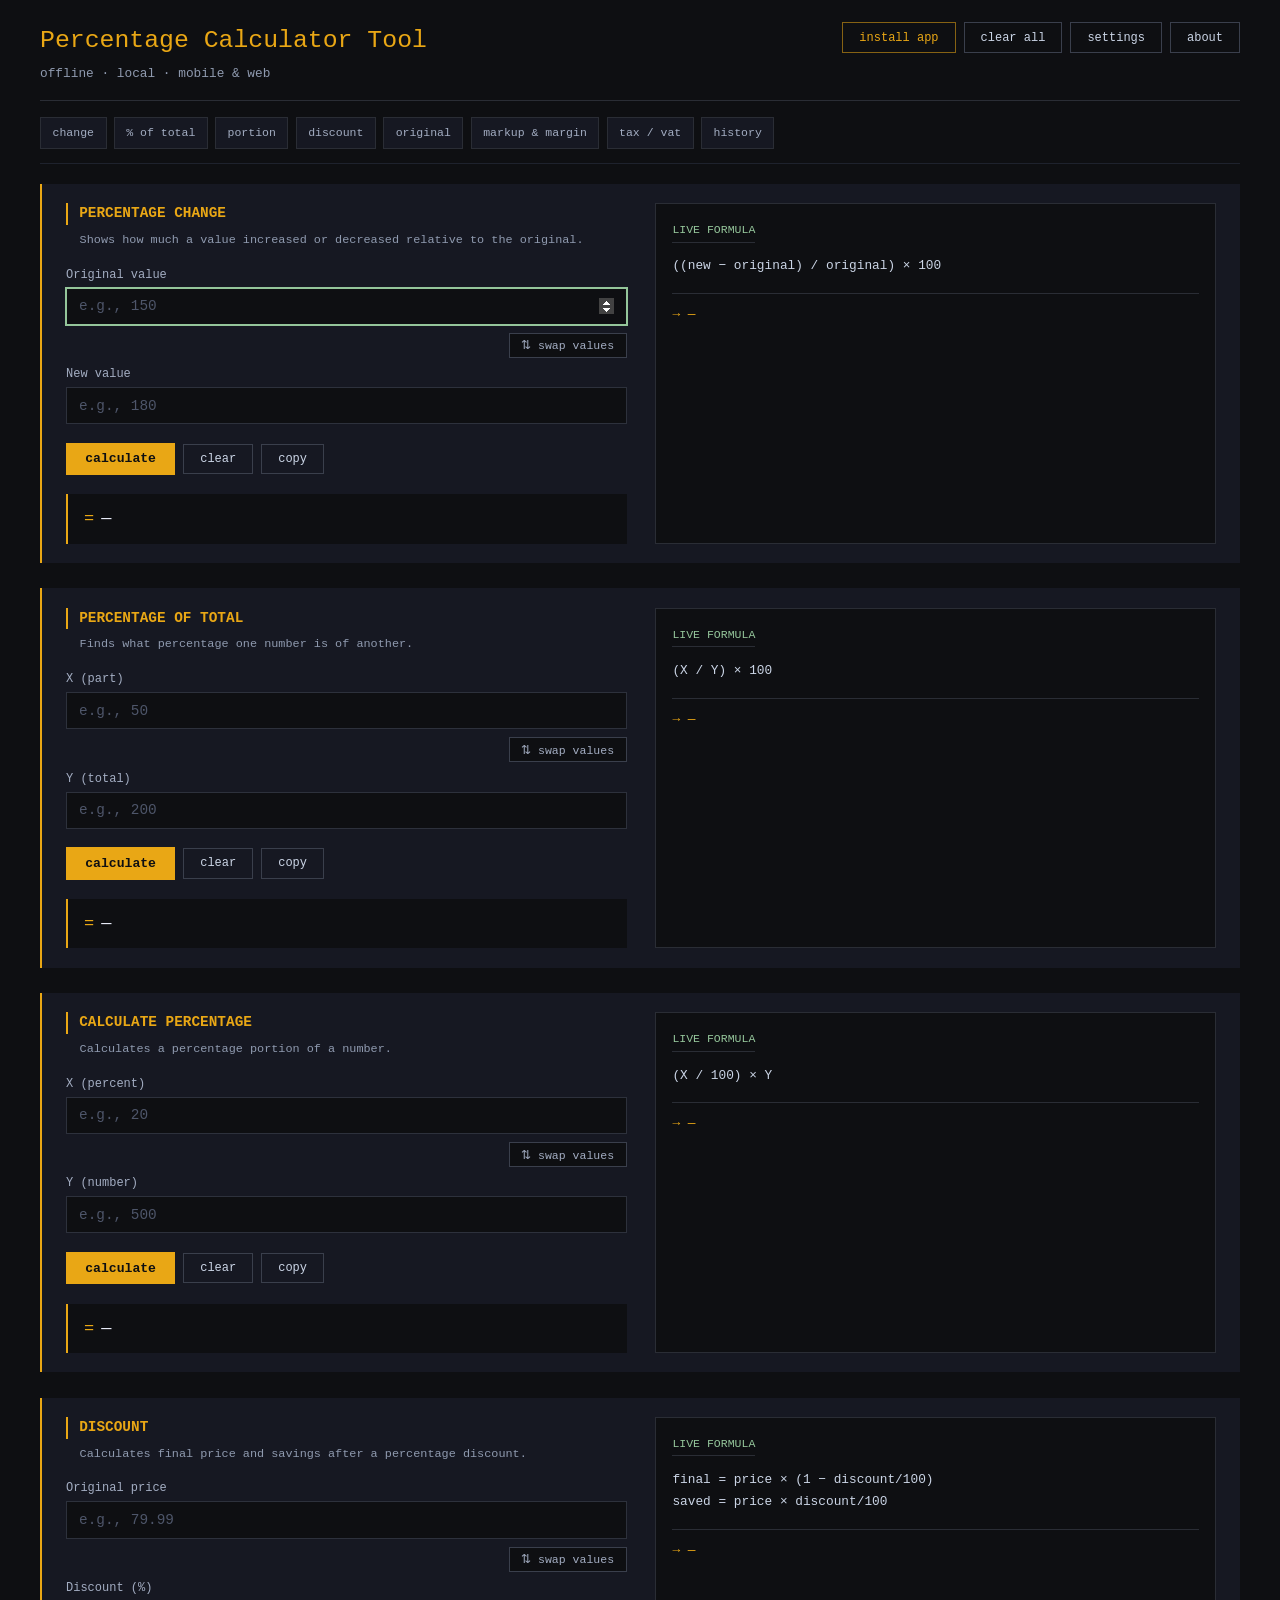
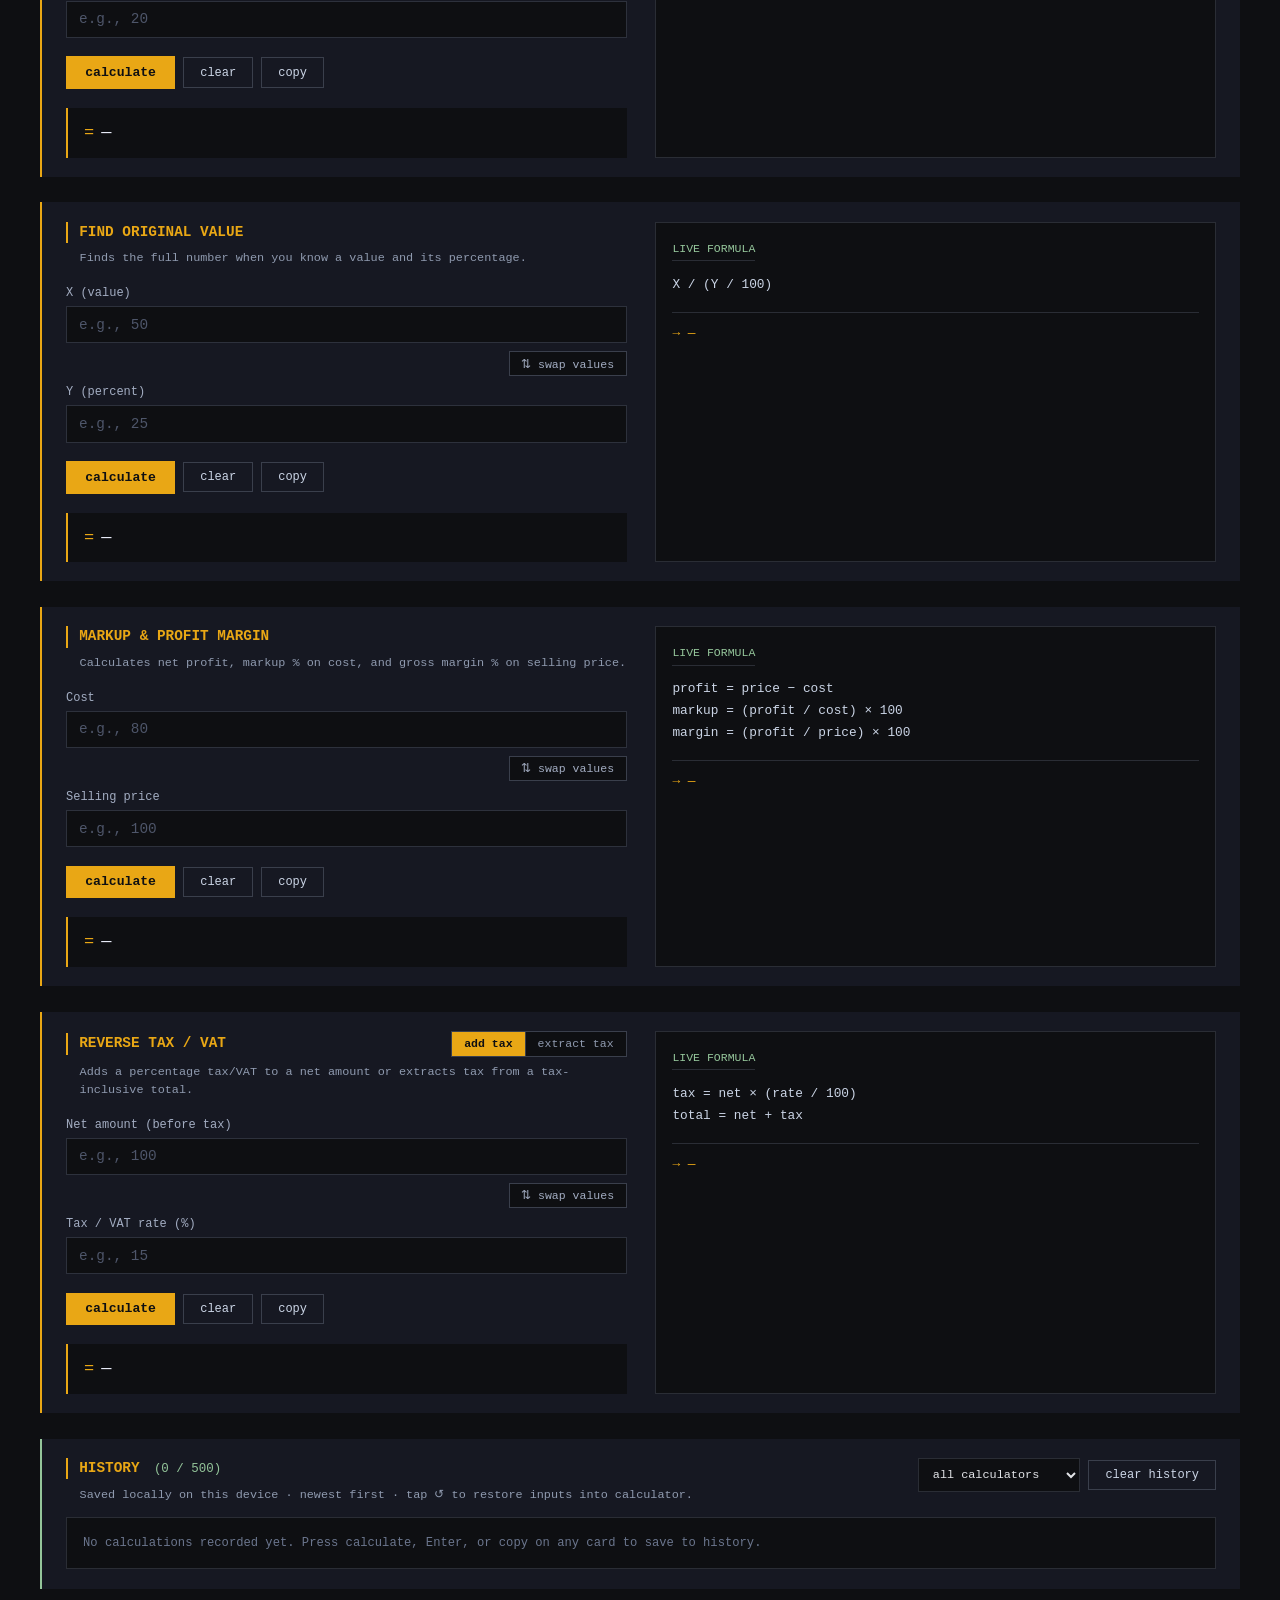
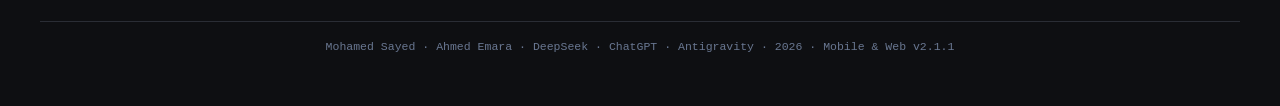
==== mobile/index.html @ 085dad65 "Improve calculators, history tape, and startup update checker - Block error/placeholder copy actions" ====
<!DOCTYPE html>
<html lang="en">
<head>
  <meta charset="UTF-8">
  <meta http-equiv="Content-Security-Policy" content="default-src 'none'; style-src 'sha256-HppoWhfVX+UyR2KqXbS6U2Q3KafIo1MVyti/h94cX9o='; script-src 'sha256-34ir/85Tf0hdNt1axl4GCYzkzjcDeQeYLeAEJugaUXo='; worker-src 'self'; child-src 'self'; img-src 'self' data:; manifest-src 'self'; connect-src 'self' https://api.github.com; object-src 'none'; base-uri 'none'; form-action 'none';">
  <meta name="viewport" content="width=device-width, initial-scale=1.0, viewport-fit=cover">
  <meta name="theme-color" content="#0E0F12">
  <meta name="color-scheme" content="dark">
  <meta name="referrer" content="no-referrer">
  <meta name="mobile-web-app-capable" content="yes">
  <meta name="apple-mobile-web-app-capable" content="yes">
  <meta name="apple-mobile-web-app-status-bar-style" content="black-translucent">
  <meta name="apple-mobile-web-app-title" content="Percent Tool">
  <meta name="application-name" content="Percent Tool">
  <meta name="description" content="Offline percentage, discount, markup & profit margin, and reverse tax/VAT calculator with local history for iPhone, Android, and desktop browsers.">
  <title>Percentage Calculator Tool • Mobile</title>
  <link rel="manifest" href="./manifest.webmanifest">
  <link rel="apple-touch-icon" sizes="180x180" href="./icons/apple-touch-icon.png">
  <link rel="icon" type="image/png" sizes="180x180" href="[data-uri]">
  <style>
    * {
      margin: 0;
      padding: 0;
      box-sizing: border-box;
    }

    html {
      scroll-behavior: smooth;
      background: #0E0F12;
      -webkit-text-size-adjust: 100%;
    }

    body {
      background: #0E0F12;
      font-family: 'SF Mono', ui-monospace, 'Fira Code', 'Cascadia Code', 'JetBrains Mono', monospace;
      line-height: 1.5;
      color: #e2e4e8;
      padding:
        calc(1.4rem + env(safe-area-inset-top, 0px))
        calc(1rem + env(safe-area-inset-right, 0px))
        calc(2rem + env(safe-area-inset-bottom, 0px))
        calc(1rem + env(safe-area-inset-left, 0px));
    }

    button,
    a,
    input {
      touch-action: manipulation;
      -webkit-tap-highlight-color: transparent;
    }

    .hidden {
      display: none !important;
    }

    .app {
      max-width: 1200px;
      margin: 0 auto;
    }

    .header {
      margin-bottom: 1rem;
      border-bottom: 1px solid #2a2d35;
      padding-bottom: 1rem;
    }

    .header-row {
      display: flex;
      justify-content: space-between;
      gap: 1rem;
      align-items: flex-start;
    }

    .header h1 {
      font-size: 1.55rem;
      font-weight: 500;
      letter-spacing: 0;
      color: #E9A715;
    }

    .header p {
      font-size: 0.8rem;
      color: #8f9aaf;
      margin-top: 0.3rem;
    }

    .header-actions {
      display: flex;
      gap: 0.5rem;
      flex-wrap: wrap;
      justify-content: flex-end;
    }

    .quick-nav {
      display: flex;
      gap: 0.45rem;
      overflow-x: auto;
      padding: 0 0 0.85rem 0;
      margin-bottom: 1.25rem;
      border-bottom: 1px solid #1e222d;
      scrollbar-width: none;
      -webkit-overflow-scrolling: touch;
    }

    .quick-nav::-webkit-scrollbar {
      display: none;
    }

    .quick-link {
      background: #161822;
      border: 1px solid #2a2d35;
      color: #a3adc2;
      text-decoration: none;
      font-size: 0.72rem;
      padding: 0.42rem 0.72rem;
      white-space: nowrap;
      flex-shrink: 0;
      transition: border-color 0.1s ease, color 0.1s ease;
    }

    .quick-link:hover,
    .quick-link:focus-visible {
      border-color: #E9A715;
      color: #E9A715;
      outline: none;
    }

    .calc-section {
      background: #161822;
      margin-bottom: 1.6rem;
      padding: 1.2rem 1.5rem;
      border-left: 2px solid #E9A715;
      scroll-margin-top: 1rem;
      transition: border-left-color 0.12s ease, background 0.12s ease;
    }

    .calc-section:hover {
      border-left-color: #94C59A;
    }

    .calc-grid {
      display: grid;
      grid-template-columns: 1fr 1fr;
      gap: 1.8rem;
    }

    .left-panel {
      display: flex;
      flex-direction: column;
    }

    .section-title-row {
      display: flex;
      justify-content: space-between;
      align-items: center;
      gap: 0.75rem;
      flex-wrap: wrap;
      margin-bottom: 0.45rem;
    }

    .section-title {
      font-size: 0.9rem;
      font-weight: 600;
      letter-spacing: 0;
      text-transform: uppercase;
      color: #E9A715;
      margin-bottom: 0.45rem;
      border-left: 2px solid #E9A715;
      padding-left: 0.7rem;
    }

    .section-title-row .section-title {
      margin-bottom: 0;
    }

    .section-subtitle {
      font-size: 0.74rem;
      color: #8f9aaf;
      margin-bottom: 1rem;
      padding-left: 0.85rem;
    }

    .input-row {
      margin-bottom: 0.65rem;
    }

    .input-row label {
      display: block;
      font-size: 0.75rem;
      font-weight: 500;
      color: #a3adc2;
      margin-bottom: 0.25rem;
      letter-spacing: 0;
    }

    .input-row input {
      width: 100%;
      background: #0E0F12;
      border: 1px solid #2d313c;
      border-radius: 0;
      padding: 0.6rem 0.75rem;
      font-size: 0.9rem;
      font-family: inherit;
      color: #eef2ff;
      outline: none;
      transition: border-color 0.1s ease, box-shadow 0.1s ease;
    }

    .input-row input:focus {
      border-color: #94C59A;
      box-shadow: 0 0 0 1px #94C59A;
    }

    .input-row input::placeholder {
      color: #4e566a;
    }

    .swap-row {
      display: flex;
      justify-content: flex-end;
      margin: -0.15rem 0 0.45rem 0;
    }

    .swap-btn {
      background: #0E0F12;
      border: 1px solid #3a3f4c;
      color: #a3adc2;
      font-family: inherit;
      font-size: 0.72rem;
      padding: 0.28rem 0.72rem;
      cursor: pointer;
      transition: border-color 0.1s ease, color 0.1s ease;
    }

    .swap-btn:hover {
      border-color: #E9A715;
      color: #E9A715;
    }

    .mode-toggle {
      display: inline-flex;
      border: 1px solid #3a3f4c;
      background: #0E0F12;
    }

    .mode-btn {
      background: transparent;
      border: none;
      color: #8f9aaf;
      font-family: inherit;
      font-size: 0.72rem;
      padding: 0.35rem 0.75rem;
      cursor: pointer;
      transition: background 0.1s ease, color 0.1s ease;
    }

    .mode-btn + .mode-btn {
      border-left: 1px solid #3a3f4c;
    }

    .mode-btn:hover {
      color: #eef2ff;
    }

    .mode-btn.active {
      background: #E9A715;
      color: #0E0F12;
      font-weight: 600;
    }

    .button-group {
      display: flex;
      gap: 0.5rem;
      align-items: center;
      margin: 0.5rem 0 1rem 0;
      flex-wrap: wrap;
    }

    .calc-btn {
      background: #E9A715;
      border: none;
      color: #0E0F12;
      font-family: inherit;
      font-weight: 600;
      font-size: 0.82rem;
      padding: 0.55rem 1.2rem;
      cursor: pointer;
      width: auto;
      letter-spacing: 0;
      transition: opacity 0.1s ease;
    }

    .calc-btn:hover {
      opacity: 0.9;
    }

    .reset-btn,
    .copy-btn,
    .utility-btn {
      background: transparent;
      border: 1px solid #3a3f4c;
      color: #cbd5e6;
      font-family: inherit;
      font-size: 0.75rem;
      padding: 0.45rem 1rem;
      cursor: pointer;
      transition: border-color 0.1s ease, color 0.1s ease;
    }

    .install-btn {
      border-color: rgba(233, 167, 21, 0.55);
      color: #E9A715;
    }

    .reset-btn:hover,
    .copy-btn:hover,
    .utility-btn:hover {
      border-color: #E9A715;
      color: #E9A715;
    }

    .copy-btn.copied {
      border-color: #94C59A;
      color: #94C59A;
    }

    .result {
      background: #0E0F12;
      border-left: 2px solid #E9A715;
      padding: 0.75rem 1rem;
      font-size: 1.06rem;
      font-family: inherit;
      margin-top: 0.2rem;
      word-break: break-word;
      color: #eef2ff;
    }

    .result-prefix {
      color: #E9A715;
      margin-right: 0.45rem;
    }

    .error-text {
      color: #E9A715;
    }

    .right-panel {
      background: #0E0F12;
      padding: 1rem;
      border: 1px solid #2a2d35;
      font-size: 0.8rem;
    }

    .formula-title {
      font-size: 0.72rem;
      text-transform: uppercase;
      color: #94C59A;
      letter-spacing: 0;
      margin-bottom: 0.8rem;
      border-bottom: 1px solid #2a2d35;
      display: inline-block;
      padding-bottom: 0.2rem;
    }

    .live-formula {
      font-family: inherit;
      line-height: 1.7;
      color: #cbd5e6;
    }

    .live-result {
      margin-top: 1rem;
      padding-top: 0.7rem;
      border-top: 1px solid #2a2d35;
      color: #E9A715;
      font-weight: 500;
    }

    /* Persistent History Tape */
    .history-section {
      border-left-color: #94C59A;
    }

    .history-header {
      display: flex;
      justify-content: space-between;
      align-items: flex-start;
      gap: 1rem;
      flex-wrap: wrap;
      margin-bottom: 0.8rem;
    }

    .history-count {
      color: #94C59A;
      font-weight: 500;
      font-size: 0.78rem;
      margin-left: 0.35rem;
    }

    .history-subtitle {
      margin-bottom: 0;
    }

    .history-actions {
      display: flex;
      align-items: center;
      gap: 0.5rem;
      flex-wrap: wrap;
    }

    .confirm-group {
      display: inline-flex;
      align-items: center;
      gap: 0.45rem;
      flex-wrap: wrap;
    }

    .confirm-label {
      font-size: 0.75rem;
      color: #E9A715;
    }

    .confirm-yes-btn {
      padding: 0.42rem 0.9rem;
      font-size: 0.75rem;
    }

    .history-list {
      background: #0E0F12;
      border: 1px solid #2a2d35;
      max-height: 340px;
      overflow-y: auto;
      -webkit-overflow-scrolling: touch;
    }

    .history-empty {
      padding: 1rem;
      font-size: 0.76rem;
      color: #6b768e;
    }

    .history-item {
      display: flex;
      justify-content: space-between;
      align-items: center;
      gap: 0.8rem;
      padding: 0.7rem 0.9rem;
      border-bottom: 1px solid #1e222d;
      font-size: 0.78rem;
      flex-wrap: wrap;
    }

    .history-item:last-child {
      border-bottom: none;
    }

    .history-main {
      display: flex;
      align-items: baseline;
      gap: 0.6rem;
      flex-wrap: wrap;
      min-width: 0;
      flex: 1;
    }

    .history-time {
      color: #6b768e;
      font-size: 0.72rem;
    }

    .history-calc {
      color: #94C59A;
      font-weight: 600;
      font-size: 0.72rem;
      text-transform: uppercase;
    }

    .history-inputs {
      color: #cbd5e6;
    }

    .history-arrow {
      color: #E9A715;
    }

    .history-result {
      color: #eef2ff;
      font-weight: 600;
    }

    .history-row-actions {
      display: flex;
      gap: 0.45rem;
      align-items: center;
    }

    .history-row-actions .copy-btn,
    .history-row-actions .reset-btn {
      padding: 0.32rem 0.72rem;
      font-size: 0.72rem;
    }

    /* Dark Terminal Modals (About & Install Guide) */
    .modal-backdrop {
      position: fixed;
      inset: 0;
      background: rgba(8, 9, 12, 0.8);
      display: flex;
      align-items: center;
      justify-content: center;
      padding:
        calc(1rem + env(safe-area-inset-top, 0px))
        calc(1rem + env(safe-area-inset-right, 0px))
        calc(1rem + env(safe-area-inset-bottom, 0px))
        calc(1rem + env(safe-area-inset-left, 0px));
      z-index: 1000;
    }

    .modal-card {
      background: #161822;
      border: 1px solid #2a2d35;
      border-left: 3px solid #E9A715;
      max-width: 540px;
      width: 100%;
      max-height: 88dvh;
      overflow-y: auto;
      -webkit-overflow-scrolling: touch;
      padding: 1.4rem 1.5rem;
      box-shadow: 0 20px 50px rgba(0, 0, 0, 0.65);
    }

    .modal-header {
      display: flex;
      justify-content: space-between;
      align-items: center;
      gap: 1rem;
      margin-bottom: 1.1rem;
    }

    .modal-title {
      font-size: 0.82rem;
      font-weight: 600;
      color: #E9A715;
      letter-spacing: 0.03em;
      text-transform: uppercase;
    }

    .modal-close-x {
      background: transparent;
      border: none;
      color: #a3adc2;
      font-family: inherit;
      font-size: 0.88rem;
      white-space: nowrap;
      flex-shrink: 0;
      cursor: pointer;
      padding: 0.25rem 0.45rem;
      transition: color 0.1s ease;
    }

    .modal-close-x:hover {
      color: #E9A715;
    }

    .about-identity {
      display: flex;
      align-items: center;
      gap: 1rem;
      margin-bottom: 1.15rem;
    }

    .about-icon-badge {
      width: 48px;
      height: 48px;
      background: #0E0F12;
      border: 1px solid #2d313c;
      color: #E9A715;
      font-size: 1.55rem;
      font-weight: 700;
      display: flex;
      align-items: center;
      justify-content: center;
      flex-shrink: 0;
    }

    .about-app-name {
      font-size: 1.05rem;
      font-weight: 600;
      color: #eef2ff;
      margin-bottom: 0.3rem;
    }

    .about-version-pill {
      display: inline-block;
      border: 1px solid #94C59A;
      color: #94C59A;
      background: rgba(148, 197, 154, 0.08);
      font-size: 0.72rem;
      padding: 0.12rem 0.55rem;
    }

    .about-box {
      background: #0E0F12;
      border: 1px solid #2a2d35;
      padding: 0.9rem 1rem;
      margin-bottom: 0.9rem;
    }

    .about-box-title {
      font-size: 0.72rem;
      font-weight: 600;
      color: #94C59A;
      text-transform: uppercase;
      margin-bottom: 0.65rem;
      letter-spacing: 0.03em;
    }

    .credits-row {
      display: flex;
      align-items: center;
      gap: 0.45rem;
      flex-wrap: wrap;
    }

    .credits-row + .credits-row {
      margin-top: 0.5rem;
    }

    .credit-pill {
      font-size: 0.76rem;
      padding: 0.18rem 0.6rem;
      border: 1px solid #3a3f4c;
    }

    .credit-pill-gold {
      background: rgba(233, 167, 21, 0.14);
      border-color: rgba(233, 167, 21, 0.45);
      color: #E9A715;
      font-weight: 600;
    }

    .credit-pill-slate {
      background: #161822;
      border-color: #3a3f4c;
      color: #e2e4e8;
    }

    .credit-dot {
      color: #6b768e;
      font-weight: 600;
    }

    .privacy-indicators {
      display: flex;
      gap: 0.9rem;
      flex-wrap: wrap;
      margin-bottom: 0.5rem;
    }

    .privacy-badge {
      color: #94C59A;
      font-size: 0.74rem;
      font-weight: 500;
    }

    .about-privacy-text {
      font-size: 0.75rem;
      color: #cbd5e6;
      line-height: 1.55;
    }

    .install-steps {
      list-style: decimal inside;
      font-size: 0.76rem;
      color: #cbd5e6;
      line-height: 1.65;
    }

    .install-steps li + li {
      margin-top: 0.25rem;
    }

    .install-note {
      font-size: 0.74rem;
      color: #E9A715;
      line-height: 1.5;
      border-left: 2px solid #E9A715;
      padding-left: 0.65rem;
      margin-bottom: 0.9rem;
    }

    .clipboard-scratch {
      position: fixed;
      top: -9999px;
      left: -9999px;
      opacity: 0;
      pointer-events: none;
    }

    .about-url-row {
      display: flex;
      align-items: center;
      justify-content: space-between;
      gap: 0.65rem;
      flex-wrap: wrap;
      margin-top: 0.45rem;
    }

    .about-url-link {
      color: #E9A715;
      font-size: 0.74rem;
      text-decoration: none;
      word-break: break-all;
      border-bottom: 1px dashed rgba(233, 167, 21, 0.5);
    }

    .about-url-link:hover,
    .about-url-link:focus-visible {
      color: #94C59A;
      border-bottom-color: #94C59A;
      outline: none;
    }

    .modal-footer {
      display: flex;
      justify-content: flex-end;
      gap: 0.5rem;
      margin-top: 0.3rem;
    }

    footer {
      margin-top: 2rem;
      font-size: 0.72rem;
      color: #697791;
      text-align: center;
      border-top: 1px solid #2a2d35;
      padding-top: 1rem;
    }

    @media (max-width: 760px) {
      .header-row {
        flex-direction: column;
      }

      .header h1 {
        font-size: 1.35rem;
      }

      .header-actions {
        justify-content: flex-start;
      }

      .calc-grid {
        grid-template-columns: 1fr;
        gap: 1rem;
      }

      .calc-section {
        padding: 1rem;
      }

      .input-row input {
        font-size: 16px;
        min-height: 44px;
        padding: 0.65rem 0.75rem;
      }

      .calc-btn,
      .reset-btn,
      .copy-btn,
      .utility-btn,
      .mode-btn {
        min-height: 42px;
      }

      .swap-btn {
        min-height: 36px;
        font-size: 0.74rem;
        padding: 0.35rem 0.75rem;
      }
    }

    @media (pointer: coarse) {
      .input-row input {
        font-size: 16px;
      }
    }

    @media (max-width: 440px) {
      .button-group .calc-btn {
        flex: 1.4 1 120px;
      }

      .button-group .reset-btn,
      .button-group .copy-btn {
        flex: 1 1 80px;
      }

      .credits-row {
        gap: 0.35rem;
      }

      .credit-pill {
        font-size: 0.7rem;
        padding: 0.15rem 0.48rem;
      }
    }

    .calc-section.card-restored {
      border-color: #E9A715;
      box-shadow: 0 0 0 1px rgba(233, 167, 21, 0.35), 0 0 22px rgba(233, 167, 21, 0.14);
      transition: border-color 0.25s ease, box-shadow 0.25s ease;
    }

    .update-banner {
      display: flex;
      align-items: center;
      justify-content: space-between;
      gap: 0.75rem;
      flex-wrap: wrap;
      background: rgba(233, 167, 21, 0.1);
      border: 1px solid rgba(233, 167, 21, 0.45);
      border-left: 3px solid #E9A715;
      padding: 0.65rem 0.9rem;
      margin-bottom: 1.1rem;
    }

    .update-banner-text {
      font-size: 0.78rem;
      color: #eef2ff;
      font-weight: 500;
    }

    .update-banner-actions {
      display: flex;
      align-items: center;
      gap: 0.45rem;
      flex-wrap: wrap;
    }

    .update-action-btn {
      padding: 0.34rem 0.68rem;
      font-size: 0.72rem;
      text-decoration: none;
      display: inline-flex;
      align-items: center;
    }

    .history-filter {
      background: #0E0F12;
      border: 1px solid #2a2d35;
      color: #e2e4e8;
      font-family: inherit;
      font-size: 0.74rem;
      padding: 0.36rem 0.6rem;
      cursor: pointer;
      min-height: 34px;
    }

    .history-filter:focus {
      outline: none;
      border-color: #E9A715;
    }

    .history-delete-btn {
      min-width: 32px;
      padding-left: 0.55rem;
      padding-right: 0.55rem;
      color: #cbd5e6;
    }

    .history-delete-btn:hover {
      color: #ff8a8a;
      border-color: rgba(255, 138, 138, 0.5);
    }

    .settings-toggle-row {
      display: flex;
      align-items: center;
      gap: 0.65rem;
      font-size: 0.8rem;
      color: #eef2ff;
      cursor: pointer;
      margin-bottom: 0.55rem;
    }

    .settings-checkbox {
      width: 17px;
      height: 17px;
      accent-color: #E9A715;
      cursor: pointer;
      flex-shrink: 0;
    }

    .settings-actions-row {
      display: flex;
      align-items: center;
      gap: 0.5rem;
      flex-wrap: wrap;
      margin-top: 0.75rem;
    }

    .update-status-text {
      margin-top: 0.65rem;
      font-size: 0.74rem;
      color: #94C59A;
      line-height: 1.45;
    }

    .update-status-text.is-error {
      color: #ff8a8a;
    }
  </style>
</head>
<body>
<div class="app">
  <div class="header">
    <div class="header-row">
      <div>
        <h1>Percentage Calculator Tool</h1>
        <p>offline · local · mobile &amp; web</p>
      </div>
      <div class="header-actions">
        <button class="utility-btn install-btn hidden" id="installAppBtn" type="button">install app</button>
        <button class="utility-btn" id="clearAllBtn" type="button">clear all</button>
        <button class="utility-btn" id="settingsBtn" type="button">settings</button>
        <button class="utility-btn" id="aboutBtn" type="button">about</button>
      </div>
    </div>
  </div>

  <div class="update-banner hidden" id="updateBanner" role="status" aria-live="polite">
    <span class="update-banner-text" id="updateBannerText">Update available.</span>
    <div class="update-banner-actions">
      <a class="copy-btn update-action-btn" id="openUpdateBannerBtn" href="https://github.com/CipherVaults/Percentage-Calculator-Tool/releases/latest" target="_blank" rel="noopener noreferrer">open release page</a>
      <button class="utility-btn update-action-btn" id="copyUpdateBannerBtn" type="button">copy link</button>
      <button class="reset-btn update-action-btn" id="dismissUpdateBannerBtn" type="button">dismiss</button>
    </div>
  </div>

  <nav class="quick-nav" aria-label="Jump to calculator">
    <a class="quick-link" href="#card-change">change</a>
    <a class="quick-link" href="#card-percent">% of total</a>
    <a class="quick-link" href="#card-what">portion</a>
    <a class="quick-link" href="#card-discount">discount</a>
    <a class="quick-link" href="#card-base">original</a>
    <a class="quick-link" href="#card-markup">markup &amp; margin</a>
    <a class="quick-link" href="#card-tax">tax / vat</a>
    <a class="quick-link" href="#historySection">history</a>
  </nav>

  <div class="calc-section" id="card-change">
    <div class="calc-grid">
      <div class="left-panel">
        <div class="section-title">Percentage Change</div>
        <div class="section-subtitle">Shows how much a value increased or decreased relative to the original.</div>

        <div class="input-row">
          <label for="changeOrig">Original value</label>
          <input type="number" id="changeOrig" placeholder="e.g., 150" step="any" enterkeyhint="done" autocomplete="off">
        </div>
        <div class="swap-row">
          <button class="swap-btn" id="swapChangeBtn" type="button" title="Swap original and new values">⇅ swap values</button>
        </div>
        <div class="input-row">
          <label for="changeNew">New value</label>
          <input type="number" id="changeNew" placeholder="e.g., 180" step="any" enterkeyhint="done" autocomplete="off">
        </div>

        <div class="button-group">
          <button class="calc-btn" id="calcChangeBtn" type="button">calculate</button>
          <button class="reset-btn" id="resetChangeBtn" type="button">clear</button>
          <button class="copy-btn" id="copyChangeBtn" type="button">copy</button>
        </div>

        <div class="result" id="changeResult">—</div>
      </div>

      <div class="right-panel">
        <div class="formula-title">live formula</div>
        <div class="live-formula" id="changeLiveFormula">((new − original) / original) × 100</div>
        <div class="live-result" id="changeLiveResult">→ —</div>
      </div>
    </div>
  </div>

  <div class="calc-section" id="card-percent">
    <div class="calc-grid">
      <div class="left-panel">
        <div class="section-title">Percentage of Total</div>
        <div class="section-subtitle">Finds what percentage one number is of another.</div>

        <div class="input-row">
          <label for="isWhatX">X (part)</label>
          <input type="number" id="isWhatX" placeholder="e.g., 50" step="any" enterkeyhint="done" autocomplete="off">
        </div>
        <div class="swap-row">
          <button class="swap-btn" id="swapPercentBtn" type="button" title="Swap X and Y values">⇅ swap values</button>
        </div>
        <div class="input-row">
          <label for="isWhatY">Y (total)</label>
          <input type="number" id="isWhatY" placeholder="e.g., 200" step="any" enterkeyhint="done" autocomplete="off">
        </div>

        <div class="button-group">
          <button class="calc-btn" id="calcPercentBtn" type="button">calculate</button>
          <button class="reset-btn" id="resetPercentBtn" type="button">clear</button>
          <button class="copy-btn" id="copyPercentBtn" type="button">copy</button>
        </div>

        <div class="result" id="percentResult">—</div>
      </div>

      <div class="right-panel">
        <div class="formula-title">live formula</div>
        <div class="live-formula" id="percentLiveFormula">(X / Y) × 100</div>
        <div class="live-result" id="percentLiveResult">→ —</div>
      </div>
    </div>
  </div>

  <div class="calc-section" id="card-what">
    <div class="calc-grid">
      <div class="left-panel">
        <div class="section-title">Calculate Percentage</div>
        <div class="section-subtitle">Calculates a percentage portion of a number.</div>

        <div class="input-row">
          <label for="whatX">X (percent)</label>
          <input type="number" id="whatX" placeholder="e.g., 20" step="any" enterkeyhint="done" autocomplete="off">
        </div>
        <div class="swap-row">
          <button class="swap-btn" id="swapWhatBtn" type="button" title="Swap X and Y values">⇅ swap values</button>
        </div>
        <div class="input-row">
          <label for="whatY">Y (number)</label>
          <input type="number" id="whatY" placeholder="e.g., 500" step="any" enterkeyhint="done" autocomplete="off">
        </div>

        <div class="button-group">
          <button class="calc-btn" id="calcWhatBtn" type="button">calculate</button>
          <button class="reset-btn" id="resetWhatBtn" type="button">clear</button>
          <button class="copy-btn" id="copyWhatBtn" type="button">copy</button>
        </div>

        <div class="result" id="whatResult">—</div>
      </div>

      <div class="right-panel">
        <div class="formula-title">live formula</div>
        <div class="live-formula" id="whatLiveFormula">(X / 100) × Y</div>
        <div class="live-result" id="whatLiveResult">→ —</div>
      </div>
    </div>
  </div>

  <div class="calc-section" id="card-discount">
    <div class="calc-grid">
      <div class="left-panel">
        <div class="section-title">Discount</div>
        <div class="section-subtitle">Calculates final price and savings after a percentage discount.</div>

        <div class="input-row">
          <label for="discountPrice">Original price</label>
          <input type="number" id="discountPrice" placeholder="e.g., 79.99" step="any" enterkeyhint="done" autocomplete="off">
        </div>
        <div class="swap-row">
          <button class="swap-btn" id="swapDiscountBtn" type="button" title="Swap price and discount values">⇅ swap values</button>
        </div>
        <div class="input-row">
          <label for="discountPercent">Discount (%)</label>
          <input type="number" id="discountPercent" placeholder="e.g., 20" step="any" enterkeyhint="done" autocomplete="off">
        </div>

        <div class="button-group">
          <button class="calc-btn" id="calcDiscountBtn" type="button">calculate</button>
          <button class="reset-btn" id="resetDiscountBtn" type="button">clear</button>
          <button class="copy-btn" id="copyDiscountBtn" type="button">copy</button>
        </div>

        <div class="result" id="discountResult">—</div>
      </div>

      <div class="right-panel">
        <div class="formula-title">live formula</div>
        <div class="live-formula" id="discountLiveFormula">final = price × (1 − discount/100)<br>saved = price × discount/100</div>
        <div class="live-result" id="discountLiveResult">→ —</div>
      </div>
    </div>
  </div>

  <div class="calc-section" id="card-base">
    <div class="calc-grid">
      <div class="left-panel">
        <div class="section-title">Find Original Value</div>
        <div class="section-subtitle">Finds the full number when you know a value and its percentage.</div>

        <div class="input-row">
          <label for="baseX">X (value)</label>
          <input type="number" id="baseX" placeholder="e.g., 50" step="any" enterkeyhint="done" autocomplete="off">
        </div>
        <div class="swap-row">
          <button class="swap-btn" id="swapBaseBtn" type="button" title="Swap X and Y values">⇅ swap values</button>
        </div>
        <div class="input-row">
          <label for="baseY">Y (percent)</label>
          <input type="number" id="baseY" placeholder="e.g., 25" step="any" enterkeyhint="done" autocomplete="off">
        </div>

        <div class="button-group">
          <button class="calc-btn" id="calcBaseBtn" type="button">calculate</button>
          <button class="reset-btn" id="resetBaseBtn" type="button">clear</button>
          <button class="copy-btn" id="copyBaseBtn" type="button">copy</button>
        </div>

        <div class="result" id="baseResult">—</div>
      </div>

      <div class="right-panel">
        <div class="formula-title">live formula</div>
        <div class="live-formula" id="baseLiveFormula">X / (Y / 100)</div>
        <div class="live-result" id="baseLiveResult">→ —</div>
      </div>
    </div>
  </div>

  <div class="calc-section" id="card-markup">
    <div class="calc-grid">
      <div class="left-panel">
        <div class="section-title">Markup &amp; Profit Margin</div>
        <div class="section-subtitle">Calculates net profit, markup % on cost, and gross margin % on selling price.</div>

        <div class="input-row">
          <label for="markupCost">Cost</label>
          <input type="number" id="markupCost" placeholder="e.g., 80" step="any" enterkeyhint="done" autocomplete="off">
        </div>
        <div class="swap-row">
          <button class="swap-btn" id="swapMarkupBtn" type="button" title="Swap cost and selling price">⇅ swap values</button>
        </div>
        <div class="input-row">
          <label for="markupPrice">Selling price</label>
          <input type="number" id="markupPrice" placeholder="e.g., 100" step="any" enterkeyhint="done" autocomplete="off">
        </div>

        <div class="button-group">
          <button class="calc-btn" id="calcMarkupBtn" type="button">calculate</button>
          <button class="reset-btn" id="resetMarkupBtn" type="button">clear</button>
          <button class="copy-btn" id="copyMarkupBtn" type="button">copy</button>
        </div>

        <div class="result" id="markupResult">—</div>
      </div>

      <div class="right-panel">
        <div class="formula-title">live formula</div>
        <div class="live-formula" id="markupLiveFormula">profit = price − cost<br>markup = (profit / cost) × 100<br>margin = (profit / price) × 100</div>
        <div class="live-result" id="markupLiveResult">→ —</div>
      </div>
    </div>
  </div>

  <div class="calc-section" id="card-tax">
    <div class="calc-grid">
      <div class="left-panel">
        <div class="section-title-row">
          <div class="section-title">Reverse Tax / VAT</div>
          <div class="mode-toggle" role="group" aria-label="Tax calculation mode">
            <button class="mode-btn active" id="taxModeAddBtn" data-mode="add" type="button">add tax</button>
            <button class="mode-btn" id="taxModeExtractBtn" data-mode="extract" type="button">extract tax</button>
          </div>
        </div>
        <div class="section-subtitle" id="taxSubtitle">Adds a percentage tax/VAT to a net amount or extracts tax from a tax-inclusive total.</div>

        <div class="input-row">
          <label for="taxAmount" id="taxAmountLabel">Net amount (before tax)</label>
          <input type="number" id="taxAmount" placeholder="e.g., 100" step="any" enterkeyhint="done" autocomplete="off">
        </div>
        <div class="swap-row">
          <button class="swap-btn" id="swapTaxBtn" type="button" title="Swap amount and tax rate">⇅ swap values</button>
        </div>
        <div class="input-row">
          <label for="taxRate">Tax / VAT rate (%)</label>
          <input type="number" id="taxRate" placeholder="e.g., 15" step="any" enterkeyhint="done" autocomplete="off">
        </div>

        <div class="button-group">
          <button class="calc-btn" id="calcTaxBtn" type="button">calculate</button>
          <button class="reset-btn" id="resetTaxBtn" type="button">clear</button>
          <button class="copy-btn" id="copyTaxBtn" type="button">copy</button>
        </div>

        <div class="result" id="taxResult">—</div>
      </div>

      <div class="right-panel">
        <div class="formula-title">live formula</div>
        <div class="live-formula" id="taxLiveFormula">tax = net × (rate / 100)<br>total = net + tax</div>
        <div class="live-result" id="taxLiveResult">→ —</div>
      </div>
    </div>
  </div>

  <div class="calc-section history-section" id="historySection">
    <div class="history-header">
      <div>
        <div class="section-title">History <span class="history-count" id="historyCount">(0 / 500)</span></div>
        <div class="section-subtitle history-subtitle">Saved locally on this device · newest first · tap ↺ to restore inputs into calculator.</div>
      </div>
      <div class="history-actions">
        <select class="history-filter" id="historyFilter" aria-label="Filter history by calculator">
          <option value="all">all calculators</option>
          <option value="change">percentage change</option>
          <option value="percent">% of total</option>
          <option value="what">calculate %</option>
          <option value="discount">discount</option>
          <option value="base">find original</option>
          <option value="markup">markup &amp; margin</option>
          <option value="tax">tax / vat</option>
        </select>
        <button class="reset-btn" id="clearHistoryBtn" type="button">clear history</button>
        <div class="confirm-group hidden" id="clearHistoryConfirm">
          <span class="confirm-label">clear all saved history?</span>
          <button class="calc-btn confirm-yes-btn" id="confirmClearHistoryBtn" type="button">yes, clear</button>
          <button class="reset-btn" id="cancelClearHistoryBtn" type="button">cancel</button>
        </div>
      </div>
    </div>
    <div class="history-list" id="historyList">
      <div class="history-empty">No calculations recorded yet. Press calculate, Enter, or copy on any card to save to history.</div>
    </div>
  </div>

  <footer>Mohamed Sayed · Ahmed Emara · DeepSeek · ChatGPT · Antigravity · 2026 · <span id="appVersion">Mobile &amp; Web v2.1.1</span></footer>
</div>

<div class="modal-backdrop hidden" id="aboutModal" role="dialog" aria-modal="true" aria-labelledby="aboutModalTitle">
  <div class="modal-card">
    <div class="modal-header">
      <div class="modal-title" id="aboutModalTitle">ABOUT // PERCENTAGE CALCULATOR TOOL</div>
      <button class="modal-close-x" id="closeAboutXBtn" type="button" aria-label="Close About dialog">[ × ]</button>
    </div>

    <div class="about-identity">
      <div class="about-icon-badge" aria-hidden="true">%</div>
      <div>
        <div class="about-app-name" id="aboutAppName">Percentage Calculator Tool</div>
        <div class="about-version-pill" id="aboutVersionPill">Mobile &amp; Web v2.1.1 · Offline HTML / PWA</div>
      </div>
    </div>

    <div class="about-box">
      <div class="about-box-title">CREDITS</div>
      <div class="credits-row" id="aboutCreatorsRow">
        <span class="credit-pill credit-pill-gold">Mohamed Sayed</span>
        <span class="credit-dot">·</span>
        <span class="credit-pill credit-pill-gold">Ahmed Emara</span>
      </div>
      <div class="credits-row" id="aboutAiRow">
        <span class="credit-pill credit-pill-slate">DeepSeek</span>
        <span class="credit-dot">·</span>
        <span class="credit-pill credit-pill-slate">ChatGPT</span>
        <span class="credit-dot">·</span>
        <span class="credit-pill credit-pill-slate">Antigravity</span>
      </div>
    </div>

    <div class="about-box">
      <div class="about-box-title">PRIVACY &amp; RUNTIME</div>
      <div class="privacy-indicators">
        <span class="privacy-badge">● 100% Offline</span>
        <span class="privacy-badge">● Zero Telemetry</span>
        <span class="privacy-badge">● On-Device Engine</span>
      </div>
      <p class="about-privacy-text" id="aboutPrivacyText">Fully offline. No tracking, no network calls. Calculation history is saved locally on this device only and can be cleared anytime.</p>
    </div>

    <div class="about-box">
      <div class="about-box-title">OFFICIAL WEB APP (PWA)</div>
      <p class="about-privacy-text">Bookmark or install from this official HTTPS link on iPhone Safari or Android Chrome:</p>
      <div class="about-url-row">
        <a class="about-url-link" id="webAppUrlLink" href="https://ciphervaults.github.io/Percentage-Calculator-Tool/" target="_blank" rel="noopener noreferrer">https://ciphervaults.github.io/Percentage-Calculator-Tool/</a>
        <button class="copy-btn" id="copyWebUrlBtn" type="button">copy link</button>
      </div>
    </div>

    <div class="modal-footer">
      <button class="calc-btn" id="closeAboutBtn" type="button">close [esc]</button>
    </div>
  </div>
</div>

<div class="modal-backdrop hidden" id="installModal" role="dialog" aria-modal="true" aria-labelledby="installModalTitle">
  <div class="modal-card">
    <div class="modal-header">
      <div class="modal-title" id="installModalTitle">INSTALL AS PHONE APP // PWA</div>
      <button class="modal-close-x" id="closeInstallXBtn" type="button" aria-label="Close Install dialog">[ × ]</button>
    </div>

    <p class="install-note hidden" id="installFileNote">You are opening this file directly from storage (file://). To add it to your Home Screen as an offline app with an icon, open <strong>https://ciphervaults.github.io/Percentage-Calculator-Tool/</strong> in iPhone Safari or Android Chrome.</p>

    <div class="about-box" id="installIosBox">
      <div class="about-box-title">IPHONE / IPAD (SAFARI)</div>
      <ol class="install-steps">
        <li>Open this page in <strong>Safari</strong>.</li>
        <li>Tap the <strong>Share (↑)</strong> button on Safari's toolbar.</li>
        <li>Scroll down and tap <strong>Add to Home Screen</strong> → <strong>Add</strong>.</li>
        <li>Launch from your Home Screen — works 100% offline.</li>
      </ol>
    </div>

    <div class="about-box" id="installAndroidBox">
      <div class="about-box-title">ANDROID (CHROME / EDGE)</div>
      <ol class="install-steps">
        <li>Open this page in <strong>Chrome</strong> or <strong>Edge</strong>.</li>
        <li>Tap the <strong>⋮</strong> menu in the top-right corner.</li>
        <li>Tap <strong>Install app</strong> or <strong>Add to Home screen</strong>.</li>
        <li>Installs to your app drawer and works 100% offline.</li>
      </ol>
    </div>

    <div class="modal-footer">
      <button class="calc-btn hidden" id="triggerPromptBtn" type="button">install now</button>
      <button class="calc-btn" id="closeInstallBtn" type="button">close [esc]</button>
    </div>
  </div>
</div>

<div class="modal-backdrop hidden" id="settingsModal" role="dialog" aria-modal="true" aria-labelledby="settingsModalTitle">
  <div class="modal-card">
    <div class="modal-header">
      <div class="modal-title" id="settingsModalTitle">SETTINGS // PREFERENCES &amp; UPDATES</div>
      <button class="modal-close-x" id="closeSettingsXBtn" type="button" aria-label="Close Settings dialog">[ × ]</button>
    </div>

    <div class="about-box">
      <div class="about-box-title">UPDATES</div>
      <label class="settings-toggle-row" for="autoUpdateToggle">
        <input class="settings-checkbox" type="checkbox" id="autoUpdateToggle" checked>
        <span>Check GitHub Releases automatically on startup</span>
      </label>
      <p class="about-privacy-text">Checks only the official GitHub Releases API when enabled or manually triggered. Disable anytime to stay 100% offline on launch.</p>
      <div class="settings-actions-row">
        <button class="calc-btn" id="checkUpdatesNowBtn" type="button">check for updates now</button>
        <a class="utility-btn update-action-btn" id="openReleasePageBtn" href="https://github.com/CipherVaults/Percentage-Calculator-Tool/releases/latest" target="_blank" rel="noopener noreferrer">open github releases</a>
        <button class="copy-btn" id="copyReleaseUrlBtn" type="button">copy release link</button>
      </div>
      <div class="update-status-text" id="updateStatusText">Not checked yet in this session.</div>
    </div>

    <div class="modal-footer">
      <button class="calc-btn" id="closeSettingsBtn" type="button">close [esc]</button>
    </div>
  </div>
</div>

<script>
(() => {
  "use strict";

  const COPY_FEEDBACK_MS = 1200;
  const HISTORY_LIMIT = 500;
  const MAX_FIELD_LEN = 256;
  const APP_VERSION = "2.1.1";
  const WEB_APP_URL = "https://ciphervaults.github.io/Percentage-Calculator-Tool/";
  const RELEASE_URL =
    "https://github.com/CipherVaults/Percentage-Calculator-Tool/releases/latest";
  const GITHUB_LATEST_RELEASE_API =
    "https://api.github.com/repos/CipherVaults/Percentage-Calculator-Tool/releases/latest";
  const HISTORY_STORAGE_KEY = "pct_tool_history_v2";
  const SETTINGS_STORAGE_KEY = "pct_tool_settings_v1";
  const ALLOWED_CALCULATORS = new Set([
    "change",
    "percent",
    "what",
    "discount",
    "base",
    "markup",
    "tax"
  ]);

  let taxMode = "add";
  let memoryHistory = [];
  let allHistoryEntries = [];
  let historyFilterValue = "all";
  let currentSettings = { checkUpdatesOnStartup: true };
  let latestReleaseUrl = RELEASE_URL;
  let deferredInstallPrompt = null;
  let swRegistration = null;

  const seq = {
    change: 0,
    percent: 0,
    what: 0,
    discount: 0,
    base: 0,
    markup: 0,
    tax: 0
  };

  const lastValidCalc = {
    change: null,
    percent: null,
    what: null,
    discount: null,
    base: null,
    markup: null,
    tax: null
  };

  // --- Pure calculation engine (100% byte-for-byte parity with percent-core) ---

  function formatDecimal(value) {
    if (Number.isNaN(value)) return "?";
    const rounded = Math.round(value * 100) / 100;
    if (!Number.isFinite(rounded)) {
      return rounded < 0 ? "-Infinity" : "Infinity";
    }
    const clean = rounded === 0 ? 0 : rounded;
    if (Math.abs(clean) >= 1e21) {
      return clean.toExponential();
    }
    return clean.toFixed(2);
  }

  function calcChange(originalValue, newValue) {
    if (originalValue === 0) {
      return { ok: "false", error: "Original value cannot be zero" };
    }
    const value = ((newValue - originalValue) / originalValue) * 100;
    const absText = formatDecimal(Math.abs(value));
    const suffix =
      value > 0 ? "increase" : value < 0 ? "decrease" : "no change";
    const label =
      value !== 0 && !Number.isNaN(value)
        ? `${absText}% ${suffix}`
        : "0.00% no change";
    return {
      ok: "true",
      value,
      label,
      liveResult: `${absText}% ${suffix}`
    };
  }

  function calcPercentOfTotal(part, total) {
    if (total === 0) {
      return { ok: "false", error: "Total cannot be zero" };
    }
    const value = (part / total) * 100;
    const label = `${formatDecimal(value)}%`;
    return {
      ok: "true",
      value,
      label,
      liveResult: label
    };
  }

  function calcPortion(percent, number) {
    const value = (percent / 100) * number;
    const label = formatDecimal(value);
    return {
      ok: "true",
      value,
      label,
      liveResult: label
    };
  }

  function calcDiscount(price, discountPercent) {
    const saved = price * (discountPercent / 100);
    const finalPrice = price - saved;
    const finalText = formatDecimal(finalPrice);
    const savedText = formatDecimal(saved);
    return {
      ok: true,
      finalPrice,
      saved,
      finalText,
      savedText,
      label: `Final: ${finalText}<br>Saved: ${savedText}`,
      copyText: `Final: ${finalText}\nSaved: ${savedText}`
    };
  }

  function calcOriginal(value, percent) {
    if (percent === 0) {
      return { ok: "false", error: "Percent cannot be zero" };
    }
    const originalValue = value / (percent / 100);
    const label = formatDecimal(originalValue);
    return {
      ok: "true",
      value: originalValue,
      label,
      liveResult: label
    };
  }

  function calcMarkupMargin(cost, sellingPrice) {
    if (cost === 0) {
      return { ok: "false", error: "Cost cannot be zero" };
    }
    if (sellingPrice === 0) {
      return { ok: "false", error: "Selling price cannot be zero" };
    }
    const profit = sellingPrice - cost;
    const markup = (profit / cost) * 100;
    const margin = (profit / sellingPrice) * 100;
    const profitText = formatDecimal(profit);
    const markupText = `${formatDecimal(markup)}%`;
    const marginText = `${formatDecimal(margin)}%`;
    return {
      ok: "true",
      profit,
      markup,
      margin,
      profitText,
      markupText,
      marginText,
      label: `Profit: ${profitText}<br>Markup: ${markupText} · Margin: ${marginText}`,
      liveResult: `Profit: ${profitText} | Markup: ${markupText} | Margin: ${marginText}`,
      copyText: `Profit: ${profitText}\nMarkup: ${markupText}\nMargin: ${marginText}`
    };
  }

  function calcTax(amount, ratePercent, mode) {
    if (mode === "extract") {
      const divisor = 100 + ratePercent;
      if (divisor === 0) {
        return { ok: "false", error: "Tax rate cannot be -100%" };
      }
      const total = amount;
      const net = (amount * 100) / divisor;
      const tax = amount - net;
      const netText = formatDecimal(net);
      const taxText = formatDecimal(tax);
      const totalText = formatDecimal(total);
      return {
        ok: "true",
        net,
        tax,
        total,
        netText,
        taxText,
        totalText,
        label: `Net: ${netText}<br>Tax: ${taxText} (Total: ${totalText})`,
        liveResult: `Net: ${netText} | Tax: ${taxText}`,
        copyText: `Net: ${netText}\nTax: ${taxText}\nTotal: ${totalText}`
      };
    }

    const net = amount;
    const tax = amount * (ratePercent / 100);
    const total = amount + tax;
    const netText = formatDecimal(net);
    const taxText = formatDecimal(tax);
    const totalText = formatDecimal(total);
    return {
      ok: "true",
      net,
      tax,
      total,
      netText,
      taxText,
      totalText,
      label: `Total: ${totalText}<br>Tax: ${taxText} (Net: ${netText})`,
      liveResult: `Total: ${totalText} | Tax: ${taxText}`,
      copyText: `Total: ${totalText}\nTax: ${taxText}\nNet: ${netText}`
    };
  }

  // --- Persistent on-device history (localStorage with in-memory fallback) ---

  function isValidHistoryField(value) {
    return (
      typeof value === "string" &&
      value.trim().length > 0 &&
      value.length <= MAX_FIELD_LEN
    );
  }

  function sanitizeHistoryItem(item) {
    if (!item || typeof item !== "object" || Array.isArray(item)) return null;
    if (!ALLOWED_CALCULATORS.has(item.calculator)) return null;
    if (
      !isValidHistoryField(item.calculatorLabel) ||
      !isValidHistoryField(item.inputA) ||
      !isValidHistoryField(item.inputB) ||
      !isValidHistoryField(item.inputsText) ||
      !isValidHistoryField(item.resultText)
    ) {
      return null;
    }
    if (item.copyText !== undefined && !isValidHistoryField(item.copyText)) {
      return null;
    }
    const mode = item.mode ?? null;
    if (mode !== null && mode !== "add" && mode !== "extract") {
      return null;
    }
    const idNum = Number(item.id);
    const tsNum = Number(item.timestampMs);
    return {
      id: Number.isFinite(idNum) && idNum >= 0 ? Math.trunc(idNum) : 0,
      timestampMs: Number.isFinite(tsNum) && tsNum >= 0 ? Math.trunc(tsNum) : 0,
      calculator: item.calculator,
      calculatorLabel: item.calculatorLabel,
      inputA: item.inputA,
      inputB: item.inputB,
      mode,
      inputsText: item.inputsText,
      resultText: item.resultText,
      copyText: item.copyText ?? item.resultText
    };
  }

  function buildValidHistoryCandidate(candidate) {
    if (
      !candidate ||
      typeof candidate !== "object" ||
      !ALLOWED_CALCULATORS.has(candidate.calculator) ||
      !isValidHistoryField(candidate.calculatorLabel) ||
      !isValidHistoryField(candidate.inputA) ||
      !isValidHistoryField(candidate.inputB) ||
      !isValidHistoryField(candidate.inputsText) ||
      !isValidHistoryField(candidate.resultText) ||
      !isValidHistoryField(candidate.copyText)
    ) {
      return null;
    }
    const mode = candidate.mode ?? null;
    if (mode !== null && mode !== "add" && mode !== "extract") {
      return null;
    }
    return candidate;
  }

  function readHistoryFromStorage() {
    let raw;
    try {
      raw = window.localStorage.getItem(HISTORY_STORAGE_KEY);
    } catch {
      return memoryHistory.slice(0, HISTORY_LIMIT);
    }
    if (raw === null) {
      memoryHistory = [];
      return [];
    }
    try {
      const parsed = JSON.parse(raw);
      if (!Array.isArray(parsed)) {
        memoryHistory = [];
        return [];
      }
      const sanitized = [];
      for (const item of parsed) {
        const clean = sanitizeHistoryItem(item);
        if (clean) {
          sanitized.push(clean);
          if (sanitized.length >= HISTORY_LIMIT) break;
        }
      }
      memoryHistory = sanitized;
      return sanitized;
    } catch {
      memoryHistory = [];
      return [];
    }
  }

  function writeHistoryToStorage(entries) {
    const trimmed = entries.slice(0, HISTORY_LIMIT);
    memoryHistory = trimmed;
    try {
      window.localStorage.setItem(HISTORY_STORAGE_KEY, JSON.stringify(trimmed));
    } catch {
      // Ignore quota or private-mode restrictions; in-memory history still works.
    }
    return trimmed;
  }

  function addHistoryEntry(entry) {
    const cleanEntry = sanitizeHistoryItem(entry);
    if (!cleanEntry) {
      return readHistoryFromStorage();
    }
    const entries = readHistoryFromStorage();
    const now = Date.now();
    const first = entries[0];

    if (
      first &&
      first.calculator === cleanEntry.calculator &&
      first.inputA === cleanEntry.inputA &&
      first.inputB === cleanEntry.inputB &&
      (first.mode ?? null) === (cleanEntry.mode ?? null) &&
      first.resultText === cleanEntry.resultText
    ) {
      entries[0] = { ...first, timestampMs: now };
      return writeHistoryToStorage(entries);
    }

    const nextId =
      entries.reduce((max, item) => Math.max(max, Number(item.id) || 0), 0) + 1;
    const newItem = {
      ...cleanEntry,
      id: nextId,
      timestampMs: now
    };
    entries.unshift(newItem);
    return writeHistoryToStorage(entries);
  }

  function clearHistoryStorage() {
    memoryHistory = [];
    try {
      window.localStorage.removeItem(HISTORY_STORAGE_KEY);
    } catch {
      // Ignore storage errors cleanly.
    }
    return [];
  }

  function deleteHistoryEntry(id) {
    const targetId = Number(id);
    if (!Number.isFinite(targetId)) return readHistoryFromStorage();
    const entries = readHistoryFromStorage().filter(
      (item) => Number(item.id) !== targetId
    );
    return writeHistoryToStorage(entries);
  }

  function readSettingsFromStorage() {
    try {
      const raw = window.localStorage.getItem(SETTINGS_STORAGE_KEY);
      if (!raw) return { checkUpdatesOnStartup: true };
      const parsed = JSON.parse(raw);
      return {
        checkUpdatesOnStartup:
          typeof parsed?.checkUpdatesOnStartup === "boolean"
            ? parsed.checkUpdatesOnStartup
            : true
      };
    } catch {
      return { checkUpdatesOnStartup: true };
    }
  }

  function writeSettingsToStorage(settings) {
    const clean = {
      checkUpdatesOnStartup: Boolean(settings?.checkUpdatesOnStartup)
    };
    currentSettings = clean;
    try {
      window.localStorage.setItem(SETTINGS_STORAGE_KEY, JSON.stringify(clean));
    } catch {
      // Ignore storage errors cleanly.
    }
    return clean;
  }

  // --- DOM helpers & clipboard ---

  const CALC_INPUT_IDS = [
    "changeOrig",
    "changeNew",
    "isWhatX",
    "isWhatY",
    "whatX",
    "whatY",
    "discountPrice",
    "discountPercent",
    "baseX",
    "baseY",
    "markupCost",
    "markupPrice",
    "taxAmount",
    "taxRate"
  ];

  function sanitizeNumericString(raw) {
    if (typeof raw !== "string") return "";
    const trimmed = raw.trim();
    if (!trimmed) return "";
    let cleaned = trimmed.replace(/[\s_,$€£¥₹₩₽₺₫₪₱฿%]+/g, "");
    cleaned = cleaned.replace(
      /^(?:USD|EUR|GBP|JPY|CAD|AUD|CHF|INR)(?=[-+]?\d|\.)/i,
      ""
    );
    if (cleaned.startsWith("+")) {
      cleaned = cleaned.slice(1);
    }
    return cleaned;
  }

  function fmtFormulaNum(n) {
    if (typeof n !== "number" || !Number.isFinite(n)) return String(n);
    if (n === 0) return "0";
    return n < 0 ? `(${n})` : String(n);
  }

  function fmtFormulaText(text) {
    const trimmed = String(text ?? "").trim();
    return trimmed.startsWith("-") ? `(${trimmed})` : trimmed;
  }

  function getNumber(id) {
    const el = document.getElementById(id);
    if (!el) return null;
    const cleaned = sanitizeNumericString(el.value);
    if (cleaned === "") return null;
    const num = Number(cleaned);
    return Number.isNaN(num) ? null : num;
  }

  function getRawInput(id) {
    const el = document.getElementById(id);
    return el ? sanitizeNumericString(el.value) : "";
  }

  function attachPasteSanitizers() {
    const plainNumberRe = /^-?\d*\.?\d+(?:[eE][-+]?\d+)?$/;
    CALC_INPUT_IDS.forEach((id) => {
      const el = document.getElementById(id);
      if (!el) return;
      el.addEventListener("paste", (event) => {
        const rawText = event.clipboardData?.getData("text");
        if (typeof rawText !== "string") return;
        const trimmed = rawText.trim();
        if (!trimmed || plainNumberRe.test(trimmed)) return;
        const cleaned = sanitizeNumericString(trimmed);
        if (cleaned !== "" && !Number.isNaN(Number(cleaned))) {
          event.preventDefault();
          el.value = cleaned;
          el.dispatchEvent(new Event("input", { bubbles: true }));
        }
      });
    });
  }

  function setLines(el, lines) {
    if (!el) return;
    el.replaceChildren();
    lines.forEach((line, idx) => {
      if (idx > 0) el.appendChild(document.createElement("br"));
      el.appendChild(document.createTextNode(line));
    });
  }

  function setFormulaError(el, formula, errorNote) {
    if (!el) return;
    const errSpan = document.createElement("span");
    errSpan.className = "error-text";
    errSpan.textContent = errorNote;
    el.replaceChildren(document.createTextNode(`${formula} `), errSpan);
  }

  function setResult(resultId, content, isError = false) {
    const el = document.getElementById(resultId);
    if (!el) return;

    const prefix = document.createElement("span");
    prefix.className = "result-prefix";
    prefix.textContent = "=";

    if (isError) {
      const errSpan = document.createElement("span");
      errSpan.className = "error-text";
      errSpan.textContent = content;
      el.replaceChildren(prefix, errSpan);
      return;
    }

    const parts = String(content).split("<br>");
    const nodes = [prefix];
    parts.forEach((part, idx) => {
      if (idx > 0) nodes.push(document.createElement("br"));
      nodes.push(document.createTextNode(part));
    });
    el.replaceChildren(...nodes);
  }

  function showCopyFeedback(button) {
    if (!button) return;
    const originalText = button.dataset.label || button.textContent;
    button.dataset.label = originalText;
    button.textContent = "copied";
    button.classList.add("copied");
    window.clearTimeout(Number(button.dataset.copyTimer || 0));
    const timer = window.setTimeout(() => {
      button.textContent = originalText;
      button.classList.remove("copied");
    }, COPY_FEEDBACK_MS);
    button.dataset.copyTimer = String(timer);
  }

  function legacyCopyText(text) {
    const ta = document.createElement("textarea");
    ta.value = text;
    ta.setAttribute("readonly", "");
    ta.className = "clipboard-scratch";
    document.body.appendChild(ta);
    ta.focus({ preventScroll: true });
    ta.select();
    let ok = false;
    try {
      ok = document.execCommand("copy");
    } catch {
      ok = false;
    }
    document.body.removeChild(ta);
    return ok;
  }

  async function copyText(text, button) {
    if (typeof text !== "string" || text.trim() === "") return false;
    try {
      if (navigator.clipboard && window.isSecureContext) {
        await navigator.clipboard.writeText(text);
        showCopyFeedback(button);
        return true;
      }
    } catch {
      // Fall through to execCommand fallback for file:// or iOS webviews.
    }
    if (legacyCopyText(text)) {
      showCopyFeedback(button);
      return true;
    }
    return false;
  }

  function copyCardResult(key, button) {
    const calc = lastValidCalc[key];
    if (!calc || !calc.copyText) return Promise.resolve(false);
    return copyText(calc.copyText, button).then((copied) => {
      if (!copied) return false;
      recordHistoryFor(key);
      return true;
    });
  }

  function swapFields(aId, bId, updateFn) {
    const elA = document.getElementById(aId);
    const elB = document.getElementById(bId);
    if (!elA || !elB) return;
    const tmp = elA.value;
    elA.value = elB.value;
    elB.value = tmp;
    updateFn();
  }

  function attachEnterKey(ids, computeAndRecordFn) {
    ids.forEach((id) => {
      const el = document.getElementById(id);
      el.addEventListener("keydown", (event) => {
        if (event.key === "Enter") {
          computeAndRecordFn();
        }
      });
    });
  }

  // --- Calculator updates ---

  function setCardOutOfRange(
    key,
    formulaDiv,
    resultSpan,
    resultId,
    defaultFormula
  ) {
    lastValidCalc[key] = null;
    if (Array.isArray(defaultFormula)) {
      setLines(formulaDiv, defaultFormula);
    } else {
      formulaDiv.textContent = defaultFormula;
    }
    resultSpan.textContent = "→ invalid";
    setResult(resultId, "Value out of range", true);
  }

  function allFiniteValues(obj, keys) {
    return (
      Boolean(obj) &&
      keys.every((k) => typeof obj[k] === "number" && Number.isFinite(obj[k]))
    );
  }

  function updateChangeLive() {
    ++seq.change;
    const orig = getNumber("changeOrig");
    const newVal = getNumber("changeNew");
    const formulaDiv = document.getElementById("changeLiveFormula");
    const resultSpan = document.getElementById("changeLiveResult");
    const defaultFormula = "((new − original) / original) × 100";

    if (orig === null || newVal === null) {
      lastValidCalc.change = null;
      formulaDiv.textContent = defaultFormula;
      resultSpan.textContent = "→ —";
      setResult("changeResult", "—");
      return;
    }

    if (!Number.isFinite(orig) || !Number.isFinite(newVal)) {
      setCardOutOfRange(
        "change",
        formulaDiv,
        resultSpan,
        "changeResult",
        defaultFormula
      );
      return;
    }

    const result = calcChange(orig, newVal);
    if (result.ok === "false") {
      lastValidCalc.change = null;
      setFormulaError(
        formulaDiv,
        defaultFormula,
        "(original cannot be zero)"
      );
      resultSpan.textContent = "→ invalid";
      setResult("changeResult", result.error, true);
      return;
    }

    if (!allFiniteValues(result, ["value"])) {
      setCardOutOfRange(
        "change",
        formulaDiv,
        resultSpan,
        "changeResult",
        defaultFormula
      );
      return;
    }

    formulaDiv.textContent = `((${fmtFormulaNum(newVal)} − ${fmtFormulaNum(orig)}) / ${fmtFormulaNum(orig)}) × 100`;
    resultSpan.textContent = `→ ${result.liveResult}`;
    setResult("changeResult", result.label);

    lastValidCalc.change = buildValidHistoryCandidate({
      calculator: "change",
      calculatorLabel: "Percentage Change",
      inputA: getRawInput("changeOrig"),
      inputB: getRawInput("changeNew"),
      mode: null,
      inputsText: `${orig} → ${newVal}`,
      resultText: result.label,
      copyText: result.label
    });
  }

  function updatePercentLive() {
    ++seq.percent;
    const x = getNumber("isWhatX");
    const y = getNumber("isWhatY");
    const formulaDiv = document.getElementById("percentLiveFormula");
    const resultSpan = document.getElementById("percentLiveResult");
    const defaultFormula = "(X / Y) × 100";

    if (x === null || y === null) {
      lastValidCalc.percent = null;
      formulaDiv.textContent = defaultFormula;
      resultSpan.textContent = "→ —";
      setResult("percentResult", "—");
      return;
    }

    if (!Number.isFinite(x) || !Number.isFinite(y)) {
      setCardOutOfRange(
        "percent",
        formulaDiv,
        resultSpan,
        "percentResult",
        defaultFormula
      );
      return;
    }

    const result = calcPercentOfTotal(x, y);
    if (result.ok === "false") {
      lastValidCalc.percent = null;
      setFormulaError(formulaDiv, defaultFormula, "(Y cannot be zero)");
      resultSpan.textContent = "→ invalid";
      setResult("percentResult", result.error, true);
      return;
    }

    if (!allFiniteValues(result, ["value"])) {
      setCardOutOfRange(
        "percent",
        formulaDiv,
        resultSpan,
        "percentResult",
        defaultFormula
      );
      return;
    }

    formulaDiv.textContent = `(${fmtFormulaNum(x)} / ${fmtFormulaNum(y)}) × 100`;
    resultSpan.textContent = `→ ${result.label}`;
    setResult("percentResult", result.label);

    lastValidCalc.percent = buildValidHistoryCandidate({
      calculator: "percent",
      calculatorLabel: "Percentage of Total",
      inputA: getRawInput("isWhatX"),
      inputB: getRawInput("isWhatY"),
      mode: null,
      inputsText: `${x} of ${y}`,
      resultText: result.label,
      copyText: result.label
    });
  }

  function updateWhatLive() {
    ++seq.what;
    const x = getNumber("whatX");
    const y = getNumber("whatY");
    const formulaDiv = document.getElementById("whatLiveFormula");
    const resultSpan = document.getElementById("whatLiveResult");
    const defaultFormula = "(X / 100) × Y";

    if (x === null || y === null) {
      lastValidCalc.what = null;
      formulaDiv.textContent = defaultFormula;
      resultSpan.textContent = "→ —";
      setResult("whatResult", "—");
      return;
    }

    if (!Number.isFinite(x) || !Number.isFinite(y)) {
      setCardOutOfRange("what", formulaDiv, resultSpan, "whatResult", defaultFormula);
      return;
    }

    const result = calcPortion(x, y);
    if (!allFiniteValues(result, ["value"])) {
      setCardOutOfRange("what", formulaDiv, resultSpan, "whatResult", defaultFormula);
      return;
    }

    formulaDiv.textContent = `(${fmtFormulaNum(x)} / 100) × ${fmtFormulaNum(y)}`;
    resultSpan.textContent = `→ ${result.label}`;
    setResult("whatResult", result.label);

    lastValidCalc.what = buildValidHistoryCandidate({
      calculator: "what",
      calculatorLabel: "Calculate Percentage",
      inputA: getRawInput("whatX"),
      inputB: getRawInput("whatY"),
      mode: null,
      inputsText: `${x}% of ${y}`,
      resultText: result.label,
      copyText: result.label
    });
  }

  function updateDiscountLive() {
    ++seq.discount;
    const price = getNumber("discountPrice");
    const disc = getNumber("discountPercent");
    const formulaDiv = document.getElementById("discountLiveFormula");
    const resultSpan = document.getElementById("discountLiveResult");
    const defaultLines = [
      "final = price × (1 − discount/100)",
      "saved = price × discount/100"
    ];

    if (price === null || disc === null) {
      lastValidCalc.discount = null;
      setLines(formulaDiv, defaultLines);
      resultSpan.textContent = "→ —";
      setResult("discountResult", "—");
      return;
    }

    if (!Number.isFinite(price) || !Number.isFinite(disc)) {
      setCardOutOfRange(
        "discount",
        formulaDiv,
        resultSpan,
        "discountResult",
        defaultLines
      );
      return;
    }

    const result = calcDiscount(price, disc);
    if (!allFiniteValues(result, ["finalPrice", "saved"])) {
      setCardOutOfRange(
        "discount",
        formulaDiv,
        resultSpan,
        "discountResult",
        defaultLines
      );
      return;
    }

    setLines(formulaDiv, [
      `final = ${fmtFormulaNum(price)} × (1 − ${fmtFormulaNum(disc)}/100) = ${result.finalText}`,
      `saved = ${fmtFormulaNum(price)} × ${fmtFormulaNum(disc)}/100 = ${result.savedText}`
    ]);
    resultSpan.textContent = `→ final: ${result.finalText} | saved: ${result.savedText}`;
    setResult("discountResult", result.label);

    lastValidCalc.discount = buildValidHistoryCandidate({
      calculator: "discount",
      calculatorLabel: "Discount",
      inputA: getRawInput("discountPrice"),
      inputB: getRawInput("discountPercent"),
      mode: null,
      inputsText: `${price} (−${disc}%)`,
      resultText: `Final: ${result.finalText} · Saved: ${result.savedText}`,
      copyText: result.copyText
    });
  }

  function updateBaseLive() {
    ++seq.base;
    const x = getNumber("baseX");
    const y = getNumber("baseY");
    const formulaDiv = document.getElementById("baseLiveFormula");
    const resultSpan = document.getElementById("baseLiveResult");
    const defaultFormula = "X / (Y / 100)";

    if (x === null || y === null) {
      lastValidCalc.base = null;
      formulaDiv.textContent = defaultFormula;
      resultSpan.textContent = "→ —";
      setResult("baseResult", "—");
      return;
    }

    if (!Number.isFinite(x) || !Number.isFinite(y)) {
      setCardOutOfRange("base", formulaDiv, resultSpan, "baseResult", defaultFormula);
      return;
    }

    const result = calcOriginal(x, y);
    if (result.ok === "false") {
      lastValidCalc.base = null;
      setFormulaError(formulaDiv, defaultFormula, "(Y cannot be zero)");
      resultSpan.textContent = "→ invalid";
      setResult("baseResult", result.error, true);
      return;
    }

    if (!allFiniteValues(result, ["value"])) {
      setCardOutOfRange("base", formulaDiv, resultSpan, "baseResult", defaultFormula);
      return;
    }

    formulaDiv.textContent = `${fmtFormulaNum(x)} / (${fmtFormulaNum(y)} / 100)`;
    resultSpan.textContent = `→ ${result.label}`;
    setResult("baseResult", result.label);

    lastValidCalc.base = buildValidHistoryCandidate({
      calculator: "base",
      calculatorLabel: "Find Original Value",
      inputA: getRawInput("baseX"),
      inputB: getRawInput("baseY"),
      mode: null,
      inputsText: `${x} is ${y}%`,
      resultText: result.label,
      copyText: result.label
    });
  }

  function updateMarkupLive() {
    ++seq.markup;
    const cost = getNumber("markupCost");
    const price = getNumber("markupPrice");
    const formulaDiv = document.getElementById("markupLiveFormula");
    const resultSpan = document.getElementById("markupLiveResult");
    const defaultLines = [
      "profit = price − cost",
      "markup = (profit / cost) × 100",
      "margin = (profit / price) × 100"
    ];

    if (cost === null || price === null) {
      lastValidCalc.markup = null;
      setLines(formulaDiv, defaultLines);
      resultSpan.textContent = "→ —";
      setResult("markupResult", "—");
      return;
    }

    if (!Number.isFinite(cost) || !Number.isFinite(price)) {
      setCardOutOfRange(
        "markup",
        formulaDiv,
        resultSpan,
        "markupResult",
        defaultLines
      );
      return;
    }

    const result = calcMarkupMargin(cost, price);
    if (result.ok === "false") {
      lastValidCalc.markup = null;
      setFormulaError(
        formulaDiv,
        "markup = (price − cost) / cost × 100",
        `(${result.error.toLowerCase()})`
      );
      resultSpan.textContent = "→ invalid";
      setResult("markupResult", result.error, true);
      return;
    }

    if (!allFiniteValues(result, ["profit", "markup", "margin"])) {
      setCardOutOfRange(
        "markup",
        formulaDiv,
        resultSpan,
        "markupResult",
        defaultLines
      );
      return;
    }

    setLines(formulaDiv, [
      `profit = ${fmtFormulaNum(price)} − ${fmtFormulaNum(cost)} = ${result.profitText}`,
      `markup = (${fmtFormulaText(result.profitText)} / ${fmtFormulaNum(cost)}) × 100 = ${result.markupText}`,
      `margin = (${fmtFormulaText(result.profitText)} / ${fmtFormulaNum(price)}) × 100 = ${result.marginText}`
    ]);
    resultSpan.textContent = `→ ${result.liveResult}`;
    setResult("markupResult", result.label);

    lastValidCalc.markup = buildValidHistoryCandidate({
      calculator: "markup",
      calculatorLabel: "Markup & Margin",
      inputA: getRawInput("markupCost"),
      inputB: getRawInput("markupPrice"),
      mode: null,
      inputsText: `Cost ${cost} → Price ${price}`,
      resultText: `Profit: ${result.profitText} · Markup: ${result.markupText} · Margin: ${result.marginText}`,
      copyText: result.copyText
    });
  }

  function setTaxMode(newMode, triggerUpdate = true) {
    taxMode = newMode === "extract" ? "extract" : "add";
    const addBtn = document.getElementById("taxModeAddBtn");
    const extractBtn = document.getElementById("taxModeExtractBtn");
    const amountLabel = document.getElementById("taxAmountLabel");
    const amountInput = document.getElementById("taxAmount");

    if (taxMode === "extract") {
      addBtn.classList.remove("active");
      extractBtn.classList.add("active");
      amountLabel.textContent = "Total amount (tax-inclusive)";
      amountInput.placeholder = "e.g., 115";
    } else {
      extractBtn.classList.remove("active");
      addBtn.classList.add("active");
      amountLabel.textContent = "Net amount (before tax)";
      amountInput.placeholder = "e.g., 100";
    }

    if (triggerUpdate) {
      updateTaxLive();
    }
  }

  function updateTaxLive() {
    ++seq.tax;
    const amount = getNumber("taxAmount");
    const rate = getNumber("taxRate");
    const mode = taxMode;
    const formulaDiv = document.getElementById("taxLiveFormula");
    const resultSpan = document.getElementById("taxLiveResult");
    const defaultLines =
      mode === "extract"
        ? ["net = total / (1 + rate/100)", "tax = total − net"]
        : ["tax = net × (rate / 100)", "total = net + tax"];

    if (amount === null || rate === null) {
      lastValidCalc.tax = null;
      setLines(formulaDiv, defaultLines);
      resultSpan.textContent = "→ —";
      setResult("taxResult", "—");
      return;
    }

    if (!Number.isFinite(amount) || !Number.isFinite(rate)) {
      setCardOutOfRange("tax", formulaDiv, resultSpan, "taxResult", defaultLines);
      return;
    }

    const result = calcTax(amount, rate, mode);
    if (result.ok === "false") {
      lastValidCalc.tax = null;
      setFormulaError(
        formulaDiv,
        "net = total / (1 + rate/100)",
        `(${result.error.toLowerCase()})`
      );
      resultSpan.textContent = "→ invalid";
      setResult("taxResult", result.error, true);
      return;
    }

    if (!allFiniteValues(result, ["net", "tax", "total"])) {
      setCardOutOfRange("tax", formulaDiv, resultSpan, "taxResult", defaultLines);
      return;
    }

    if (mode === "extract") {
      setLines(formulaDiv, [
        `net = ${fmtFormulaNum(amount)} / (1 + ${fmtFormulaNum(rate)}/100) = ${result.netText}`,
        `tax = ${fmtFormulaNum(amount)} − ${fmtFormulaText(result.netText)} = ${result.taxText}`
      ]);
    } else {
      setLines(formulaDiv, [
        `tax = ${fmtFormulaNum(amount)} × (${fmtFormulaNum(rate)} / 100) = ${result.taxText}`,
        `total = ${fmtFormulaNum(amount)} + ${fmtFormulaText(result.taxText)} = ${result.totalText}`
      ]);
    }
    resultSpan.textContent = `→ ${result.liveResult}`;
    setResult("taxResult", result.label);

    lastValidCalc.tax = buildValidHistoryCandidate({
      calculator: "tax",
      calculatorLabel: mode === "extract" ? "Tax / VAT (Extract)" : "Tax / VAT (Add)",
      inputA: getRawInput("taxAmount"),
      inputB: getRawInput("taxRate"),
      mode,
      inputsText:
        mode === "extract"
          ? `${amount} incl. ${rate}% tax`
          : `${amount} + ${rate}% tax`,
      resultText:
        mode === "extract"
          ? `Net: ${result.netText} · Tax: ${result.taxText}`
          : `Total: ${result.totalText} · Tax: ${result.taxText}`,
      copyText: result.copyText
    });
  }

  // --- History UI ---

  function formatHistoryTime(timestampMs) {
    if (!timestampMs) return "---- --:--:--";
    const date = new Date(timestampMs);
    if (Number.isNaN(date.getTime())) return "---- --:--:--";
    const pad = (n) => String(n).padStart(2, "0");
    const year = date.getFullYear();
    const month = pad(date.getMonth() + 1);
    const day = pad(date.getDate());
    const hh = pad(date.getHours());
    const mm = pad(date.getMinutes());
    const ss = pad(date.getSeconds());
    return `${year}-${month}-${day} ${hh}:${mm}:${ss}`;
  }

  function flashRestoredCard(cardId) {
    const cardEl = document.getElementById(cardId);
    if (!cardEl) return;
    cardEl.scrollIntoView({ behavior: "smooth", block: "center" });
    cardEl.classList.remove("card-restored");
    void cardEl.offsetWidth;
    cardEl.classList.add("card-restored");
    window.clearTimeout(Number(cardEl.dataset.restoreTimer || 0));
    const timer = window.setTimeout(() => {
      cardEl.classList.remove("card-restored");
    }, 900);
    cardEl.dataset.restoreTimer = String(timer);
  }

  function restoreHistoryEntry(entry) {
    const map = {
      change: { card: "card-change", a: "changeOrig", b: "changeNew", fn: updateChangeLive },
      percent: { card: "card-percent", a: "isWhatX", b: "isWhatY", fn: updatePercentLive },
      what: { card: "card-what", a: "whatX", b: "whatY", fn: updateWhatLive },
      discount: {
        card: "card-discount",
        a: "discountPrice",
        b: "discountPercent",
        fn: updateDiscountLive
      },
      base: { card: "card-base", a: "baseX", b: "baseY", fn: updateBaseLive },
      markup: { card: "card-markup", a: "markupCost", b: "markupPrice", fn: updateMarkupLive },
      tax: { card: "card-tax", a: "taxAmount", b: "taxRate", fn: updateTaxLive }
    };

    if (!entry || !Object.hasOwn(map, entry.calculator)) return;
    const target = map[entry.calculator];

    if (entry.calculator === "tax" && entry.mode) {
      setTaxMode(entry.mode, false);
    }

    const elA = document.getElementById(target.a);
    const elB = document.getElementById(target.b);
    if (!elA || !elB) return;

    elA.value = entry.inputA;
    elB.value = entry.inputB;
    target.fn();
    flashRestoredCard(target.card);
    elA.focus({ preventScroll: true });
  }

  function renderHistory(entries) {
    const countEl = document.getElementById("historyCount");
    const listEl = document.getElementById("historyList");
    if (!countEl || !listEl) return;

    if (Array.isArray(entries)) {
      allHistoryEntries = entries;
    }

    countEl.textContent = `(${allHistoryEntries.length} / ${HISTORY_LIMIT})`;
    listEl.replaceChildren();

    const filterEl = document.getElementById("historyFilter");
    if (filterEl) {
      historyFilterValue = filterEl.value || "all";
    }
    const visibleList =
      historyFilterValue === "all"
        ? allHistoryEntries
        : allHistoryEntries.filter(
            (entry) => entry.calculator === historyFilterValue
          );

    if (visibleList.length === 0) {
      const emptyDiv = document.createElement("div");
      emptyDiv.className = "history-empty";
      emptyDiv.textContent =
        allHistoryEntries.length === 0
          ? "No calculations recorded yet. Press calculate, Enter, or copy on any card to save to history."
          : "No matching calculations for this filter.";
      listEl.appendChild(emptyDiv);
      return;
    }

    visibleList.forEach((entry) => {
      const item = document.createElement("div");
      item.className = "history-item";

      const main = document.createElement("div");
      main.className = "history-main";

      const timeSpan = document.createElement("span");
      timeSpan.className = "history-time";
      timeSpan.textContent = formatHistoryTime(entry.timestampMs);

      const calcSpan = document.createElement("span");
      calcSpan.className = "history-calc";
      calcSpan.textContent = entry.calculatorLabel;

      const inputsSpan = document.createElement("span");
      inputsSpan.className = "history-inputs";
      inputsSpan.textContent = entry.inputsText;

      const arrowSpan = document.createElement("span");
      arrowSpan.className = "history-arrow";
      arrowSpan.textContent = "→";

      const resultSpan = document.createElement("span");
      resultSpan.className = "history-result";
      resultSpan.textContent = entry.resultText;

      main.append(timeSpan, calcSpan, inputsSpan, arrowSpan, resultSpan);

      const actions = document.createElement("div");
      actions.className = "history-row-actions";

      const copyBtn = document.createElement("button");
      copyBtn.className = "copy-btn history-copy-btn";
      copyBtn.type = "button";
      copyBtn.textContent = "copy";
      copyBtn.addEventListener("click", (event) => {
        copyText(entry.copyText || entry.resultText, event.currentTarget);
      });

      const restoreBtn = document.createElement("button");
      restoreBtn.className = "reset-btn history-restore-btn";
      restoreBtn.type = "button";
      restoreBtn.textContent = "↺ restore";
      restoreBtn.addEventListener("click", () => {
        restoreHistoryEntry(entry);
      });

      const deleteBtn = document.createElement("button");
      deleteBtn.className = "reset-btn history-delete-btn";
      deleteBtn.type = "button";
      deleteBtn.textContent = "×";
      deleteBtn.title = "Delete history entry";
      deleteBtn.setAttribute("aria-label", "Delete history entry");
      deleteBtn.addEventListener("click", () => {
        renderHistory(deleteHistoryEntry(entry.id));
      });

      actions.append(copyBtn, restoreBtn, deleteBtn);
      item.append(main, actions);
      listEl.appendChild(item);
    });
  }

  function recordHistoryFor(key) {
    const entry = lastValidCalc[key];
    if (!entry) return;
    const updated = addHistoryEntry(entry);
    renderHistory(updated);
  }

  function loadHistory() {
    renderHistory(readHistoryFromStorage());
  }

  function resetFields(inputIds, resultId, updateFn) {
    inputIds.forEach((id) => {
      document.getElementById(id).value = "";
    });
    setResult(resultId, "—");
    updateFn();
  }

  function clearAllCalculators() {
    resetFields(["changeOrig", "changeNew"], "changeResult", updateChangeLive);
    resetFields(["isWhatX", "isWhatY"], "percentResult", updatePercentLive);
    resetFields(["whatX", "whatY"], "whatResult", updateWhatLive);
    resetFields(
      ["discountPrice", "discountPercent"],
      "discountResult",
      updateDiscountLive
    );
    resetFields(["baseX", "baseY"], "baseResult", updateBaseLive);
    resetFields(["markupCost", "markupPrice"], "markupResult", updateMarkupLive);
    resetFields(["taxAmount", "taxRate"], "taxResult", updateTaxLive);
  }

  // --- Modals & PWA install helper ---

  function isRunningStandalone() {
    return (
      window.matchMedia("(display-mode: standalone)").matches ||
      window.navigator.standalone === true
    );
  }

  function openModal(modalId, focusBtnId) {
    const modal = document.getElementById(modalId);
    if (!modal) return;
    modal.classList.remove("hidden");
    document.getElementById(focusBtnId)?.focus({ preventScroll: true });
  }

  function closeModal(modalId, returnFocusId) {
    const modal = document.getElementById(modalId);
    if (!modal) return;
    modal.classList.add("hidden");
    document.getElementById(returnFocusId)?.focus({ preventScroll: true });
  }

  function updateInstallUi() {
    const installBtn = document.getElementById("installAppBtn");
    const fileNote = document.getElementById("installFileNote");
    const promptBtn = document.getElementById("triggerPromptBtn");
    if (!installBtn) return;

    if (isRunningStandalone()) {
      installBtn.classList.add("hidden");
    } else {
      installBtn.classList.remove("hidden");
    }

    if (fileNote) {
      if (window.location.protocol === "file:") {
        fileNote.classList.remove("hidden");
      } else {
        fileNote.classList.add("hidden");
      }
    }

    if (promptBtn) {
      if (deferredInstallPrompt) {
        promptBtn.classList.remove("hidden");
      } else {
        promptBtn.classList.add("hidden");
      }
    }
  }

  async function triggerNativeInstallOrGuide() {
    if (deferredInstallPrompt) {
      try {
        await deferredInstallPrompt.prompt();
        await deferredInstallPrompt.userChoice;
        deferredInstallPrompt = null;
        updateInstallUi();
        return;
      } catch {
        deferredInstallPrompt = null;
      }
    }
    updateInstallUi();
    openModal("installModal", "closeInstallBtn");
  }

  function parseSemverTriplet(raw) {
    if (typeof raw !== "string") return null;
    const stripped = raw.trim().replace(/^v/i, "").split(/[-+]/)[0];
    const parts = stripped.split(".");
    if (parts.length !== 3) return null;
    const nums = parts.map((p) => (/^\d+$/.test(p) ? Number(p) : NaN));
    if (nums.some((n) => !Number.isInteger(n) || n < 0)) return null;
    return nums;
  }

  function isNewerVersion(current, latest) {
    const cur = parseSemverTriplet(current);
    const nxt = parseSemverTriplet(latest);
    if (!cur || !nxt) return false;
    for (let i = 0; i < 3; i++) {
      if (nxt[i] !== cur[i]) return nxt[i] > cur[i];
    }
    return false;
  }

  function setUpdateStatus(text, isError = false) {
    const statusEl = document.getElementById("updateStatusText");
    if (!statusEl) return;
    statusEl.textContent = text;
    statusEl.classList.toggle("is-error", isError);
  }

  function setReleaseLinks(url) {
    const safeUrl =
      typeof url === "string" &&
      url.startsWith("https://github.com/CipherVaults/Percentage-Calculator-Tool/")
        ? url
        : RELEASE_URL;
    latestReleaseUrl = safeUrl;
    const bannerLink = document.getElementById("openUpdateBannerBtn");
    const settingsLink = document.getElementById("openReleasePageBtn");
    if (bannerLink) bannerLink.href = safeUrl;
    if (settingsLink) settingsLink.href = safeUrl;
  }

  function showUpdateBanner(latestVersion, releaseUrl) {
    const banner = document.getElementById("updateBanner");
    const textEl = document.getElementById("updateBannerText");
    if (!banner || !textEl) return;
    setReleaseLinks(releaseUrl);
    textEl.textContent = `Update available: v${latestVersion} is now released on GitHub.`;
    banner.classList.remove("hidden");
  }

  function hideUpdateBanner() {
    const banner = document.getElementById("updateBanner");
    if (banner) banner.classList.add("hidden");
  }

  async function runUpdateCheck(manual = false) {
    const checkBtn = document.getElementById("checkUpdatesNowBtn");
    if (checkBtn) checkBtn.disabled = true;
    if (manual) {
      setUpdateStatus("Checking GitHub Releases for updates...", false);
      if (swRegistration?.update) {
        swRegistration.update().catch(() => {});
      }
    }
    try {
      const response = await fetch(GITHUB_LATEST_RELEASE_API, {
        headers: { Accept: "application/vnd.github+json" },
        cache: "no-store"
      });
      if (!response.ok) {
        if (manual) {
          setUpdateStatus(`GitHub returned HTTP ${response.status}.`, true);
        }
        return;
      }
      const data = await response.json();
      if (data?.draft || data?.prerelease) {
        if (manual) {
          setUpdateStatus(`Up to date — running Mobile & Web v${APP_VERSION}.`, false);
        }
        return;
      }
      const rawTag = String(data?.tag_name || "").trim();
      const triplet = parseSemverTriplet(rawTag);
      if (!triplet) {
        if (manual) {
          setUpdateStatus("Unexpected version format in GitHub release metadata.", true);
        }
        return;
      }
      const latestVersion = triplet.join(".");
      const releaseUrl = data?.html_url || RELEASE_URL;
      setReleaseLinks(releaseUrl);

      if (isNewerVersion(APP_VERSION, latestVersion)) {
        showUpdateBanner(latestVersion, releaseUrl);
        setUpdateStatus(
          `New version available: v${latestVersion} (current: v${APP_VERSION}).`,
          false
        );
      } else {
        hideUpdateBanner();
        if (manual) {
          setUpdateStatus(`Up to date — running v${latestVersion}.`, false);
        }
      }
    } catch {
      if (manual) {
        setUpdateStatus(
          "Unable to reach GitHub Releases right now (offline or blocked).",
          true
        );
      }
    } finally {
      if (checkBtn) checkBtn.disabled = false;
    }
  }

  function syncSettingsUi() {
    currentSettings = readSettingsFromStorage();
    const toggle = document.getElementById("autoUpdateToggle");
    if (toggle) {
      toggle.checked = Boolean(currentSettings.checkUpdatesOnStartup);
    }
  }

  function bindControls() {
    document
      .getElementById("installAppBtn")
      .addEventListener("click", triggerNativeInstallOrGuide);
    document
      .getElementById("triggerPromptBtn")
      .addEventListener("click", async () => {
        closeModal("installModal", "installAppBtn");
        await triggerNativeInstallOrGuide();
      });

    document
      .getElementById("clearAllBtn")
      .addEventListener("click", clearAllCalculators);
    document
      .getElementById("settingsBtn")
      ?.addEventListener("click", () =>
        openModal("settingsModal", "closeSettingsBtn")
      );
    document
      .getElementById("aboutBtn")
      .addEventListener("click", () => openModal("aboutModal", "closeAboutBtn"));
    document
      .getElementById("copyWebUrlBtn")
      ?.addEventListener("click", (event) => {
        copyText(WEB_APP_URL, event.currentTarget);
      });

    document
      .getElementById("closeAboutBtn")
      .addEventListener("click", () => closeModal("aboutModal", "aboutBtn"));
    document
      .getElementById("closeAboutXBtn")
      .addEventListener("click", () => closeModal("aboutModal", "aboutBtn"));
    document.getElementById("aboutModal").addEventListener("click", (event) => {
      if (event.target.id === "aboutModal") closeModal("aboutModal", "aboutBtn");
    });

    document
      .getElementById("closeSettingsBtn")
      ?.addEventListener("click", () =>
        closeModal("settingsModal", "settingsBtn")
      );
    document
      .getElementById("closeSettingsXBtn")
      ?.addEventListener("click", () =>
        closeModal("settingsModal", "settingsBtn")
      );
    document
      .getElementById("settingsModal")
      ?.addEventListener("click", (event) => {
        if (event.target.id === "settingsModal") {
          closeModal("settingsModal", "settingsBtn");
        }
      });

    document
      .getElementById("autoUpdateToggle")
      ?.addEventListener("change", (event) => {
        writeSettingsToStorage({
          checkUpdatesOnStartup: Boolean(event.currentTarget.checked)
        });
      });
    document
      .getElementById("checkUpdatesNowBtn")
      ?.addEventListener("click", () => {
        runUpdateCheck(true);
      });
    document
      .getElementById("copyReleaseUrlBtn")
      ?.addEventListener("click", (event) => {
        copyText(latestReleaseUrl, event.currentTarget);
      });
    document
      .getElementById("copyUpdateBannerBtn")
      ?.addEventListener("click", (event) => {
        copyText(latestReleaseUrl, event.currentTarget);
      });
    document
      .getElementById("dismissUpdateBannerBtn")
      ?.addEventListener("click", hideUpdateBanner);

    document
      .getElementById("closeInstallBtn")
      .addEventListener("click", () =>
        closeModal("installModal", "installAppBtn")
      );
    document
      .getElementById("closeInstallXBtn")
      .addEventListener("click", () =>
        closeModal("installModal", "installAppBtn")
      );
    document
      .getElementById("installModal")
      .addEventListener("click", (event) => {
        if (event.target.id === "installModal") {
          closeModal("installModal", "installAppBtn");
        }
      });

    document.addEventListener("keydown", (event) => {
      if (event.key !== "Escape") return;
      const about = document.getElementById("aboutModal");
      const install = document.getElementById("installModal");
      const settings = document.getElementById("settingsModal");
      if (about && !about.classList.contains("hidden")) {
        closeModal("aboutModal", "aboutBtn");
      } else if (install && !install.classList.contains("hidden")) {
        closeModal("installModal", "installAppBtn");
      } else if (settings && !settings.classList.contains("hidden")) {
        closeModal("settingsModal", "settingsBtn");
      }
    });

    window.addEventListener("beforeinstallprompt", (event) => {
      event.preventDefault();
      deferredInstallPrompt = event;
      updateInstallUi();
    });

    window.addEventListener("appinstalled", () => {
      deferredInstallPrompt = null;
      closeModal("installModal", "aboutBtn");
      updateInstallUi();
    });

    window.addEventListener("storage", (event) => {
      if (event.key === HISTORY_STORAGE_KEY || event.key === null) {
        loadHistory();
      }
      if (event.key === SETTINGS_STORAGE_KEY || event.key === null) {
        syncSettingsUi();
      }
    });

    // Swap buttons across all 7 cards
    document
      .getElementById("swapChangeBtn")
      .addEventListener("click", () =>
        swapFields("changeOrig", "changeNew", updateChangeLive)
      );
    document
      .getElementById("swapPercentBtn")
      .addEventListener("click", () =>
        swapFields("isWhatX", "isWhatY", updatePercentLive)
      );
    document
      .getElementById("swapWhatBtn")
      .addEventListener("click", () =>
        swapFields("whatX", "whatY", updateWhatLive)
      );
    document
      .getElementById("swapDiscountBtn")
      .addEventListener("click", () =>
        swapFields("discountPrice", "discountPercent", updateDiscountLive)
      );
    document
      .getElementById("swapBaseBtn")
      .addEventListener("click", () =>
        swapFields("baseX", "baseY", updateBaseLive)
      );
    document
      .getElementById("swapMarkupBtn")
      .addEventListener("click", () =>
        swapFields("markupCost", "markupPrice", updateMarkupLive)
      );
    document
      .getElementById("swapTaxBtn")
      .addEventListener("click", () =>
        swapFields("taxAmount", "taxRate", updateTaxLive)
      );

    // Tax mode toggle
    document
      .getElementById("taxModeAddBtn")
      .addEventListener("click", () => setTaxMode("add"));
    document
      .getElementById("taxModeExtractBtn")
      .addEventListener("click", () => setTaxMode("extract"));

    // Card buttons
    document.getElementById("calcChangeBtn").addEventListener("click", () => {
      updateChangeLive();
      recordHistoryFor("change");
    });
    document
      .getElementById("resetChangeBtn")
      .addEventListener("click", () =>
        resetFields(["changeOrig", "changeNew"], "changeResult", updateChangeLive)
      );
    document
      .getElementById("copyChangeBtn")
      .addEventListener("click", async (event) => {
        await copyCardResult("change", event.currentTarget);
      });

    document.getElementById("calcPercentBtn").addEventListener("click", () => {
      updatePercentLive();
      recordHistoryFor("percent");
    });
    document
      .getElementById("resetPercentBtn")
      .addEventListener("click", () =>
        resetFields(["isWhatX", "isWhatY"], "percentResult", updatePercentLive)
      );
    document
      .getElementById("copyPercentBtn")
      .addEventListener("click", async (event) => {
        await copyCardResult("percent", event.currentTarget);
      });

    document.getElementById("calcWhatBtn").addEventListener("click", () => {
      updateWhatLive();
      recordHistoryFor("what");
    });
    document
      .getElementById("resetWhatBtn")
      .addEventListener("click", () =>
        resetFields(["whatX", "whatY"], "whatResult", updateWhatLive)
      );
    document
      .getElementById("copyWhatBtn")
      .addEventListener("click", async (event) => {
        await copyCardResult("what", event.currentTarget);
      });

    document
      .getElementById("calcDiscountBtn")
      .addEventListener("click", () => {
        updateDiscountLive();
        recordHistoryFor("discount");
      });
    document
      .getElementById("resetDiscountBtn")
      .addEventListener("click", () =>
        resetFields(
          ["discountPrice", "discountPercent"],
          "discountResult",
          updateDiscountLive
        )
      );
    document
      .getElementById("copyDiscountBtn")
      .addEventListener("click", async (event) => {
        await copyCardResult("discount", event.currentTarget);
      });

    document.getElementById("calcBaseBtn").addEventListener("click", () => {
      updateBaseLive();
      recordHistoryFor("base");
    });
    document
      .getElementById("resetBaseBtn")
      .addEventListener("click", () =>
        resetFields(["baseX", "baseY"], "baseResult", updateBaseLive)
      );
    document
      .getElementById("copyBaseBtn")
      .addEventListener("click", async (event) => {
        await copyCardResult("base", event.currentTarget);
      });

    document.getElementById("calcMarkupBtn").addEventListener("click", () => {
      updateMarkupLive();
      recordHistoryFor("markup");
    });
    document
      .getElementById("resetMarkupBtn")
      .addEventListener("click", () =>
        resetFields(
          ["markupCost", "markupPrice"],
          "markupResult",
          updateMarkupLive
        )
      );
    document
      .getElementById("copyMarkupBtn")
      .addEventListener("click", async (event) => {
        await copyCardResult("markup", event.currentTarget);
      });

    document.getElementById("calcTaxBtn").addEventListener("click", () => {
      updateTaxLive();
      recordHistoryFor("tax");
    });
    document
      .getElementById("resetTaxBtn")
      .addEventListener("click", () =>
        resetFields(["taxAmount", "taxRate"], "taxResult", updateTaxLive)
      );
    document
      .getElementById("copyTaxBtn")
      .addEventListener("click", async (event) => {
        await copyCardResult("tax", event.currentTarget);
      });

    // History filter & clear confirmation flow
    document
      .getElementById("historyFilter")
      ?.addEventListener("change", (event) => {
        historyFilterValue = event.currentTarget.value || "all";
        renderHistory();
      });

    const clearHistoryBtn = document.getElementById("clearHistoryBtn");
    const clearConfirmGroup = document.getElementById("clearHistoryConfirm");
    clearHistoryBtn.addEventListener("click", () => {
      clearHistoryBtn.classList.add("hidden");
      clearConfirmGroup.classList.remove("hidden");
    });
    document
      .getElementById("cancelClearHistoryBtn")
      .addEventListener("click", () => {
        clearConfirmGroup.classList.add("hidden");
        clearHistoryBtn.classList.remove("hidden");
      });
    document
      .getElementById("confirmClearHistoryBtn")
      .addEventListener("click", () => {
        renderHistory(clearHistoryStorage());
        clearConfirmGroup.classList.add("hidden");
        clearHistoryBtn.classList.remove("hidden");
      });
  }

  function bindLiveUpdates() {
    document
      .getElementById("changeOrig")
      .addEventListener("input", updateChangeLive);
    document
      .getElementById("changeNew")
      .addEventListener("input", updateChangeLive);

    document
      .getElementById("isWhatX")
      .addEventListener("input", updatePercentLive);
    document
      .getElementById("isWhatY")
      .addEventListener("input", updatePercentLive);

    document.getElementById("whatX").addEventListener("input", updateWhatLive);
    document.getElementById("whatY").addEventListener("input", updateWhatLive);

    document
      .getElementById("discountPrice")
      .addEventListener("input", updateDiscountLive);
    document
      .getElementById("discountPercent")
      .addEventListener("input", updateDiscountLive);

    document.getElementById("baseX").addEventListener("input", updateBaseLive);
    document.getElementById("baseY").addEventListener("input", updateBaseLive);

    document
      .getElementById("markupCost")
      .addEventListener("input", updateMarkupLive);
    document
      .getElementById("markupPrice")
      .addEventListener("input", updateMarkupLive);

    document
      .getElementById("taxAmount")
      .addEventListener("input", updateTaxLive);
    document.getElementById("taxRate").addEventListener("input", updateTaxLive);

    attachPasteSanitizers();
  }

  function bindEnterKeys() {
    attachEnterKey(["changeOrig", "changeNew"], () => {
      updateChangeLive();
      recordHistoryFor("change");
    });
    attachEnterKey(["isWhatX", "isWhatY"], () => {
      updatePercentLive();
      recordHistoryFor("percent");
    });
    attachEnterKey(["whatX", "whatY"], () => {
      updateWhatLive();
      recordHistoryFor("what");
    });
    attachEnterKey(["discountPrice", "discountPercent"], () => {
      updateDiscountLive();
      recordHistoryFor("discount");
    });
    attachEnterKey(["baseX", "baseY"], () => {
      updateBaseLive();
      recordHistoryFor("base");
    });
    attachEnterKey(["markupCost", "markupPrice"], () => {
      updateMarkupLive();
      recordHistoryFor("markup");
    });
    attachEnterKey(["taxAmount", "taxRate"], () => {
      updateTaxLive();
      recordHistoryFor("tax");
    });
  }

  function registerServiceWorkerIfSupported() {
    const isHttpOrigin =
      window.location.protocol === "https:" ||
      window.location.hostname === "localhost" ||
      window.location.hostname === "127.0.0.1";
    if (isHttpOrigin && "serviceWorker" in navigator) {
      navigator.serviceWorker
        .register("./sw.js", { scope: "./" })
        .then((reg) => {
          swRegistration = reg;
        })
        .catch(() => {});
    }
  }

  function initialize() {
    bindControls();
    bindLiveUpdates();
    bindEnterKeys();

    updateChangeLive();
    updatePercentLive();
    updateWhatLive();
    updateDiscountLive();
    updateBaseLive();
    updateMarkupLive();
    updateTaxLive();
    loadHistory();
    syncSettingsUi();
    updateInstallUi();
    registerServiceWorkerIfSupported();

    if (currentSettings.checkUpdatesOnStartup) {
      runUpdateCheck(false);
    }

    // Avoid forcing the virtual keyboard open on touch devices.
    if (!window.matchMedia("(pointer: coarse)").matches) {
      document.getElementById("changeOrig")?.focus();
    }
  }

  if (typeof window !== "undefined") {
    initialize();
  }
})();
</script>
</body>
</html>
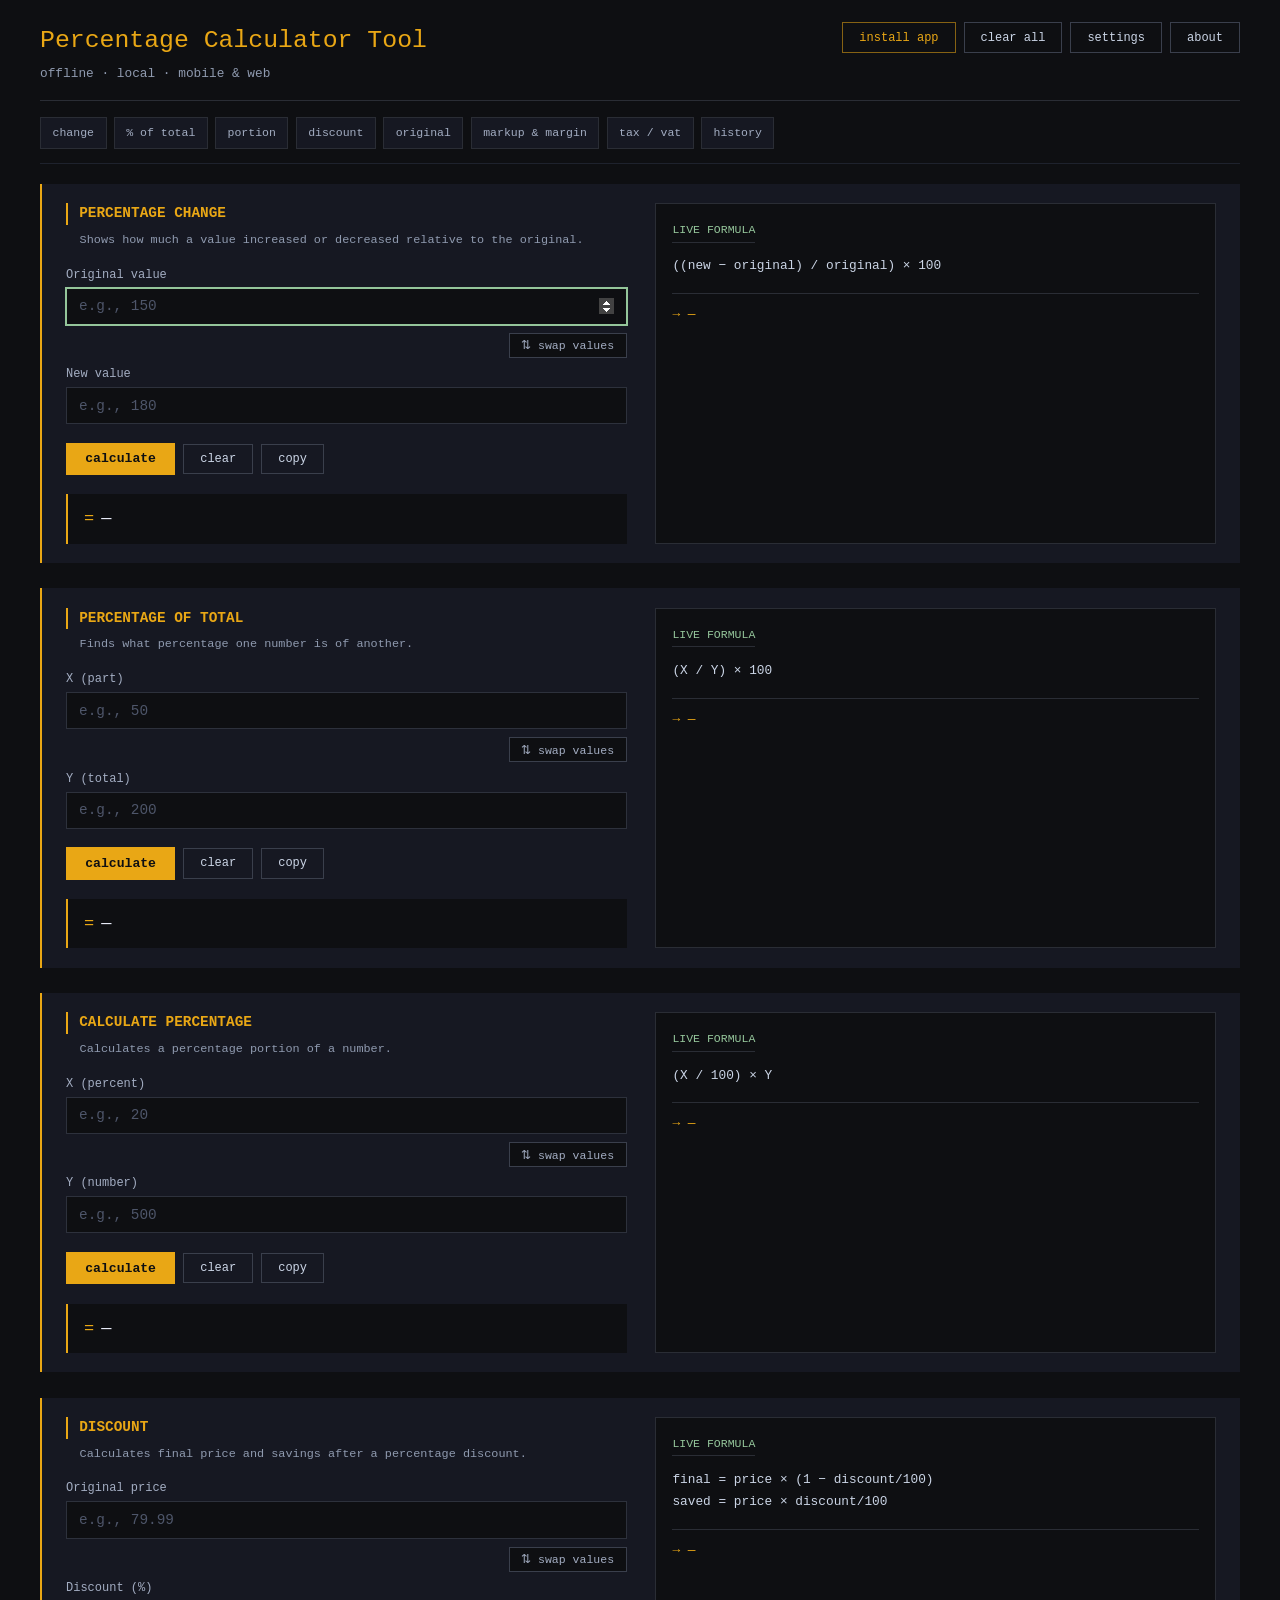
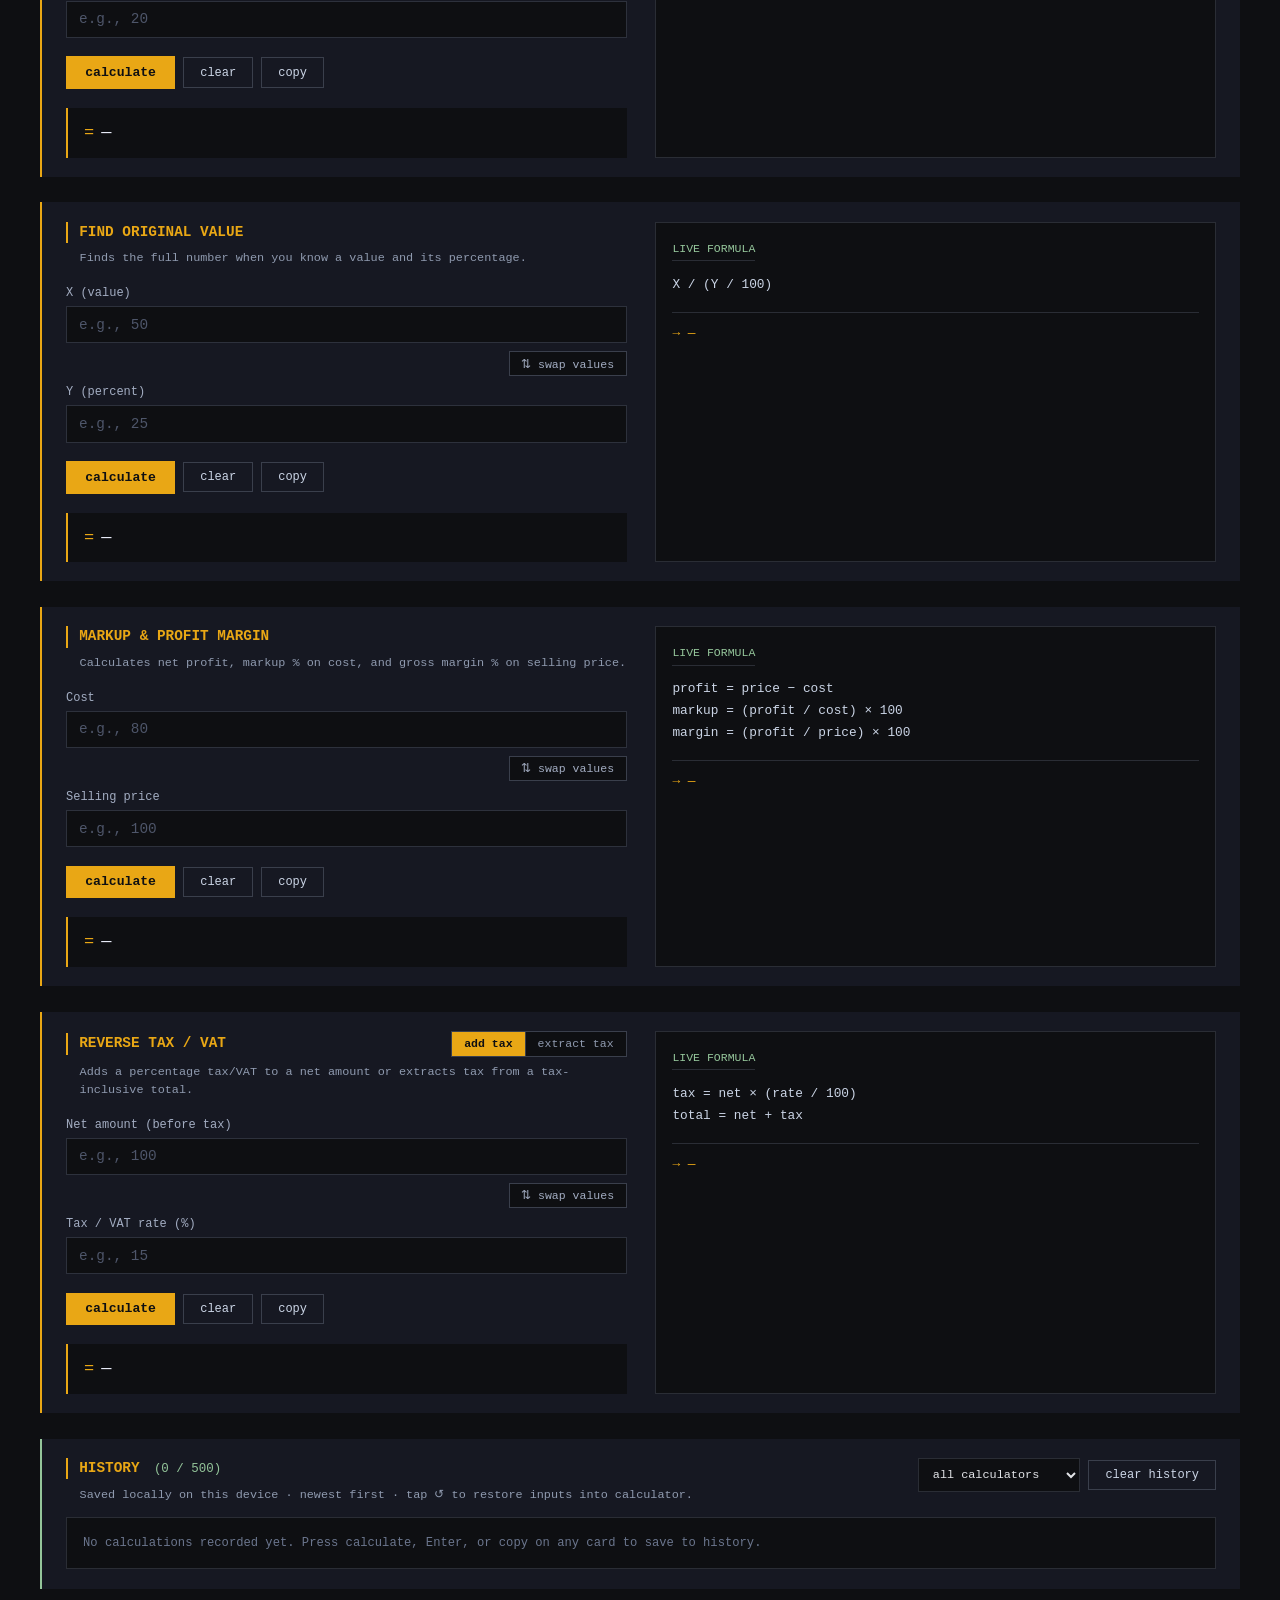
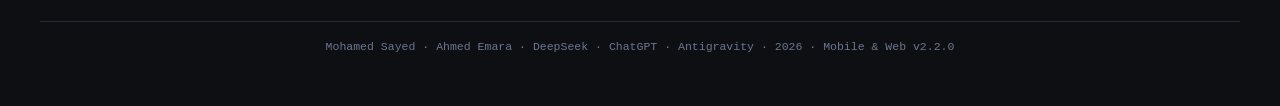
==== commit a6f5ded3: "Bump version to v2.2.0 and update documentation & release notes" ====
--- a/mobile/index.html
+++ b/mobile/index.html
@@ -2,7 +2,7 @@
 <html lang="en">
 <head>
   <meta charset="UTF-8">
-  <meta http-equiv="Content-Security-Policy" content="default-src 'none'; style-src 'sha256-HppoWhfVX+UyR2KqXbS6U2Q3KafIo1MVyti/h94cX9o='; script-src 'sha256-34ir/85Tf0hdNt1axl4GCYzkzjcDeQeYLeAEJugaUXo='; worker-src 'self'; child-src 'self'; img-src 'self' data:; manifest-src 'self'; connect-src 'self' https://api.github.com; object-src 'none'; base-uri 'none'; form-action 'none';">
+  <meta http-equiv="Content-Security-Policy" content="default-src 'none'; style-src 'sha256-HppoWhfVX+UyR2KqXbS6U2Q3KafIo1MVyti/h94cX9o='; script-src 'sha256-ZQXl62qYdPBEAyJDvo5T+rGrmzHRdAspjz9OoS7XFbQ='; worker-src 'self'; child-src 'self'; img-src 'self' data:; manifest-src 'self'; connect-src 'self' https://api.github.com; object-src 'none'; base-uri 'none'; form-action 'none';">
   <meta name="viewport" content="width=device-width, initial-scale=1.0, viewport-fit=cover">
   <meta name="theme-color" content="#0E0F12">
   <meta name="color-scheme" content="dark">
@@ -1230,7 +1230,7 @@
     </div>
   </div>
 
-  <footer>Mohamed Sayed · Ahmed Emara · DeepSeek · ChatGPT · Antigravity · 2026 · <span id="appVersion">Mobile &amp; Web v2.1.1</span></footer>
+  <footer>Mohamed Sayed · Ahmed Emara · DeepSeek · ChatGPT · Antigravity · 2026 · <span id="appVersion">Mobile &amp; Web v2.2.0</span></footer>
 </div>
 
 <div class="modal-backdrop hidden" id="aboutModal" role="dialog" aria-modal="true" aria-labelledby="aboutModalTitle">
@@ -1244,7 +1244,7 @@
       <div class="about-icon-badge" aria-hidden="true">%</div>
       <div>
         <div class="about-app-name" id="aboutAppName">Percentage Calculator Tool</div>
-        <div class="about-version-pill" id="aboutVersionPill">Mobile &amp; Web v2.1.1 · Offline HTML / PWA</div>
+        <div class="about-version-pill" id="aboutVersionPill">Mobile &amp; Web v2.2.0 · Offline HTML / PWA</div>
       </div>
     </div>
 
@@ -1271,7 +1271,7 @@
         <span class="privacy-badge">● Zero Telemetry</span>
         <span class="privacy-badge">● On-Device Engine</span>
       </div>
-      <p class="about-privacy-text" id="aboutPrivacyText">Fully offline. No tracking, no network calls. Calculation history is saved locally on this device only and can be cleared anytime.</p>
+      <p class="about-privacy-text" id="aboutPrivacyText">All calculations run 100% on-device with zero telemetry. History is saved locally on this device only and can be cleared anytime. Optional GitHub Releases update checks can be toggled in Settings.</p>
     </div>
 
     <div class="about-box">
@@ -1360,7 +1360,7 @@
   const COPY_FEEDBACK_MS = 1200;
   const HISTORY_LIMIT = 500;
   const MAX_FIELD_LEN = 256;
-  const APP_VERSION = "2.1.1";
+  const APP_VERSION = "2.2.0";
   const WEB_APP_URL = "https://ciphervaults.github.io/Percentage-Calculator-Tool/";
   const RELEASE_URL =
     "https://github.com/CipherVaults/Percentage-Calculator-Tool/releases/latest";
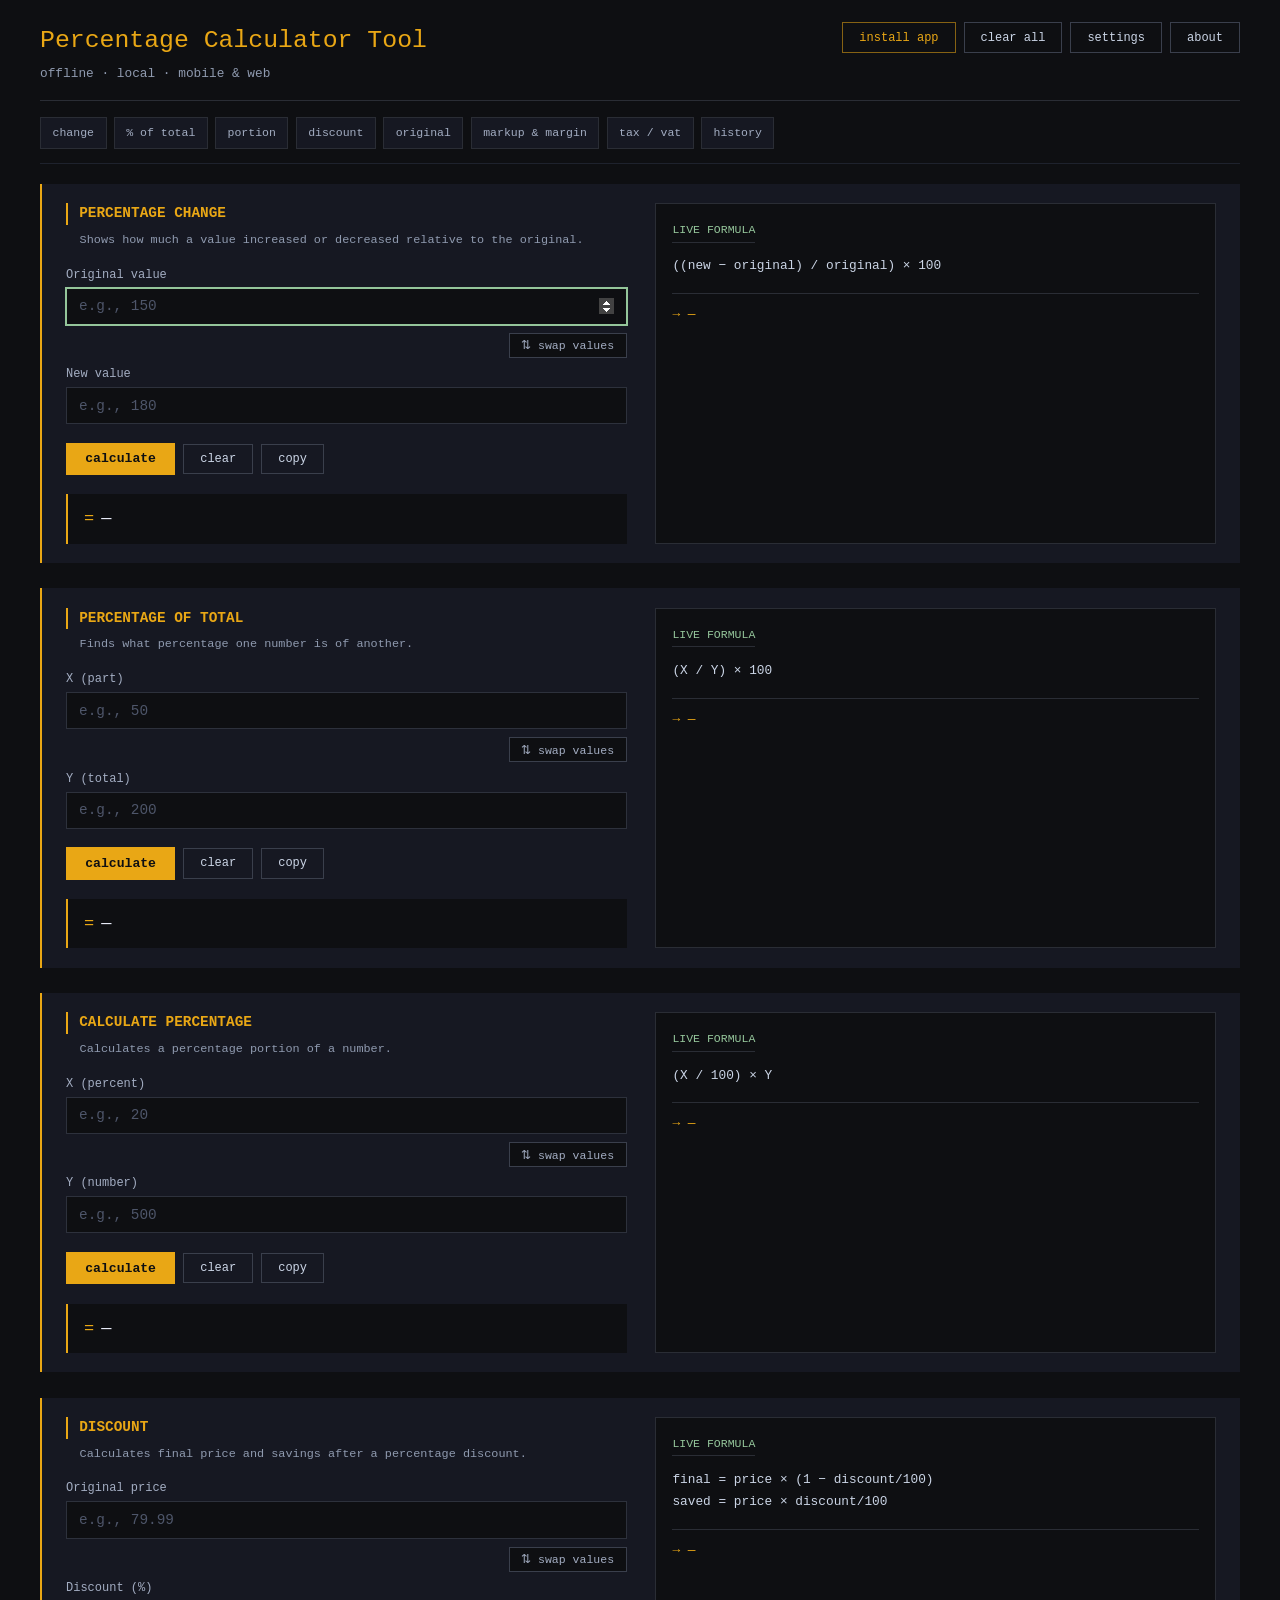
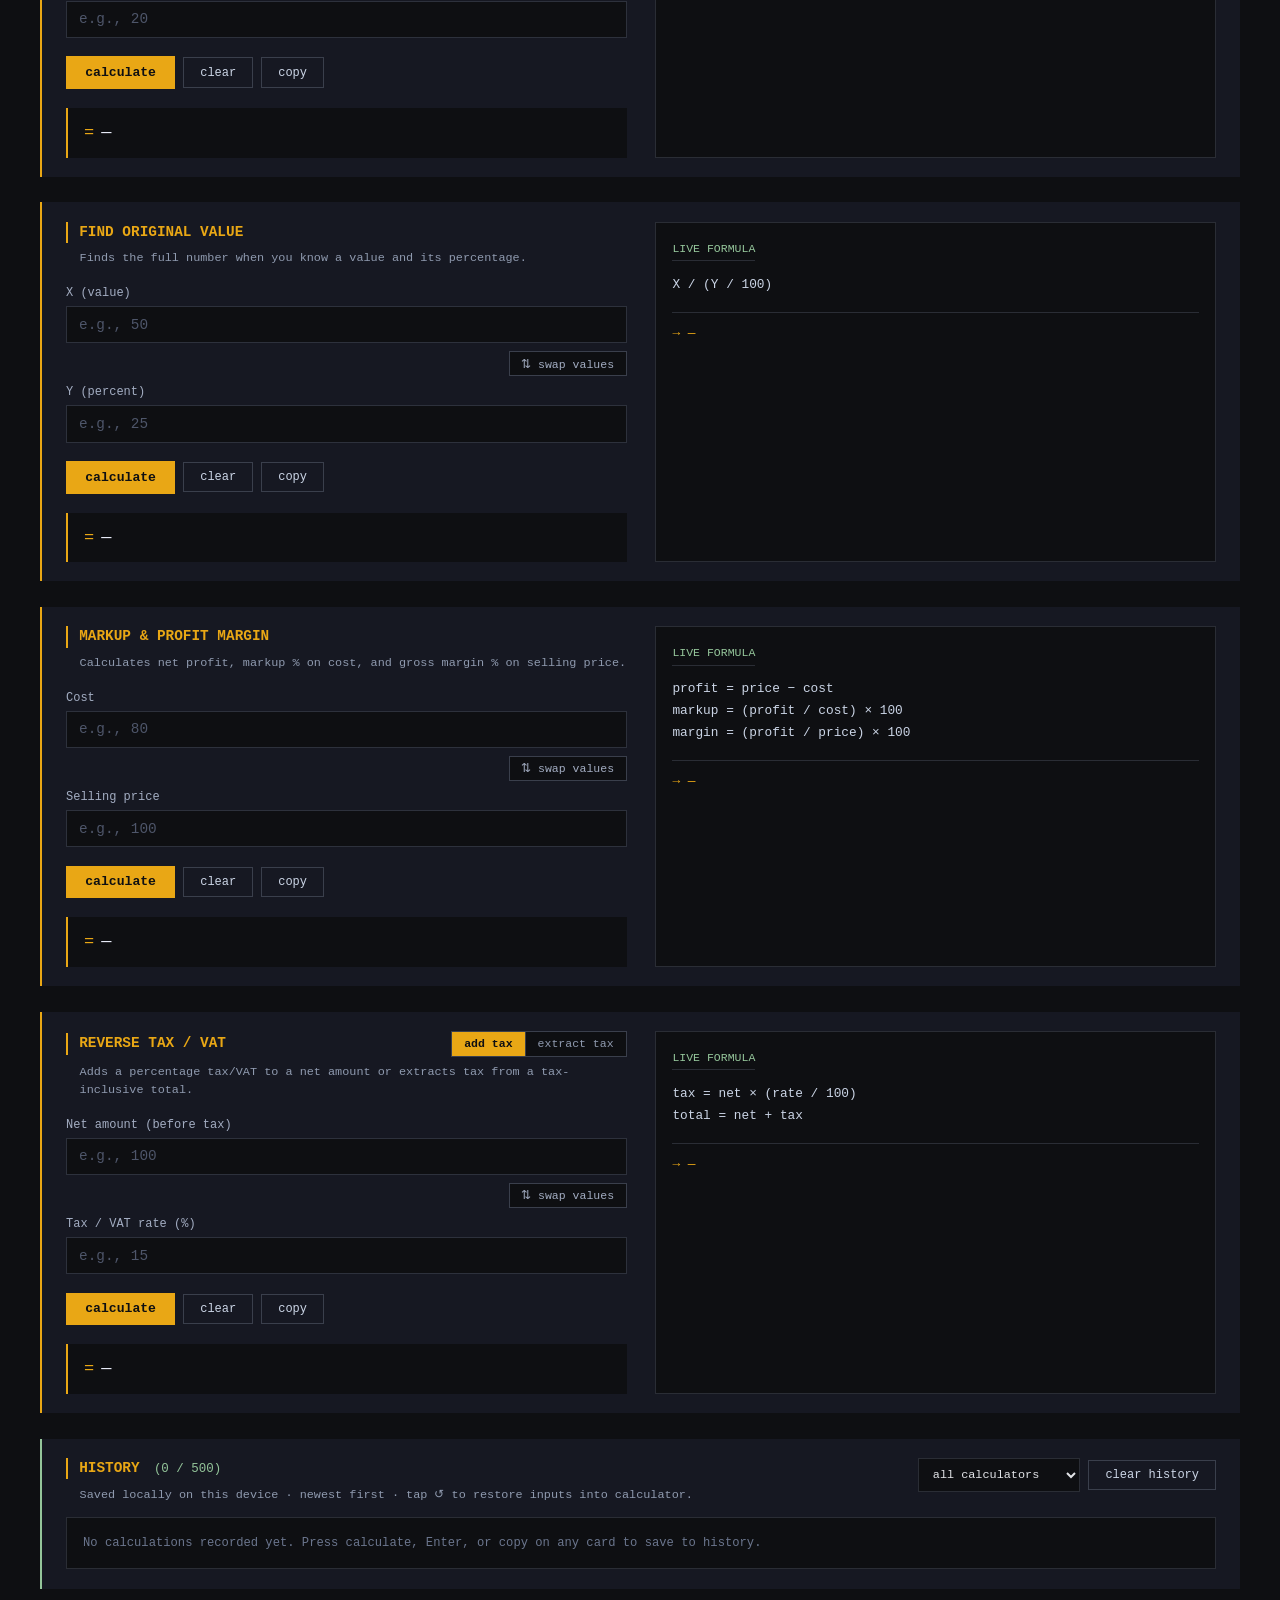
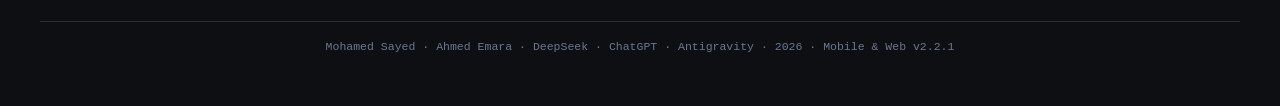
==== commit 2d8eba55: "Harden security boundaries and bump release version to v2.2.1" ====
--- a/mobile/index.html
+++ b/mobile/index.html
@@ -2,7 +2,7 @@
 <html lang="en">
 <head>
   <meta charset="UTF-8">
-  <meta http-equiv="Content-Security-Policy" content="default-src 'none'; style-src 'sha256-HppoWhfVX+UyR2KqXbS6U2Q3KafIo1MVyti/h94cX9o='; script-src 'sha256-ZQXl62qYdPBEAyJDvo5T+rGrmzHRdAspjz9OoS7XFbQ='; worker-src 'self'; child-src 'self'; img-src 'self' data:; manifest-src 'self'; connect-src 'self' https://api.github.com; object-src 'none'; base-uri 'none'; form-action 'none';">
+  <meta http-equiv="Content-Security-Policy" content="default-src 'none'; style-src 'sha256-HppoWhfVX+UyR2KqXbS6U2Q3KafIo1MVyti/h94cX9o='; script-src 'sha256-TBLbyC6w4mcvDRHt1c3u2B0Z8Sz/WAPkTKFYihhgdkM='; worker-src 'self'; child-src 'self'; img-src 'self' data:; manifest-src 'self'; connect-src 'self' https://api.github.com; object-src 'none'; base-uri 'none'; form-action 'none';">
   <meta name="viewport" content="width=device-width, initial-scale=1.0, viewport-fit=cover">
   <meta name="theme-color" content="#0E0F12">
   <meta name="color-scheme" content="dark">
@@ -1230,7 +1230,7 @@
     </div>
   </div>
 
-  <footer>Mohamed Sayed · Ahmed Emara · DeepSeek · ChatGPT · Antigravity · 2026 · <span id="appVersion">Mobile &amp; Web v2.2.0</span></footer>
+  <footer>Mohamed Sayed · Ahmed Emara · DeepSeek · ChatGPT · Antigravity · 2026 · <span id="appVersion">Mobile &amp; Web v2.2.1</span></footer>
 </div>
 
 <div class="modal-backdrop hidden" id="aboutModal" role="dialog" aria-modal="true" aria-labelledby="aboutModalTitle">
@@ -1244,7 +1244,7 @@
       <div class="about-icon-badge" aria-hidden="true">%</div>
       <div>
         <div class="about-app-name" id="aboutAppName">Percentage Calculator Tool</div>
-        <div class="about-version-pill" id="aboutVersionPill">Mobile &amp; Web v2.2.0 · Offline HTML / PWA</div>
+        <div class="about-version-pill" id="aboutVersionPill">Mobile &amp; Web v2.2.1 · Offline HTML / PWA</div>
       </div>
     </div>
 
@@ -1360,12 +1360,19 @@
   const COPY_FEEDBACK_MS = 1200;
   const HISTORY_LIMIT = 500;
   const MAX_FIELD_LEN = 256;
-  const APP_VERSION = "2.2.0";
+  const MAX_COPY_LEN = 4096;
+  const APP_VERSION = "2.2.1";
   const WEB_APP_URL = "https://ciphervaults.github.io/Percentage-Calculator-Tool/";
   const RELEASE_URL =
     "https://github.com/CipherVaults/Percentage-Calculator-Tool/releases/latest";
+  const RELEASE_URL_PREFIX =
+    "https://github.com/CipherVaults/Percentage-Calculator-Tool/releases/";
   const GITHUB_LATEST_RELEASE_API =
     "https://api.github.com/repos/CipherVaults/Percentage-Calculator-Tool/releases/latest";
+  const GITHUB_RELEASE_API_PREFIX =
+    "https://api.github.com/repos/CipherVaults/Percentage-Calculator-Tool/releases";
+  const UPDATE_FETCH_TIMEOUT_MS = 8000;
+  const UPDATE_MAX_BYTES = 65536;
   const HISTORY_STORAGE_KEY = "pct_tool_history_v2";
   const SETTINGS_STORAGE_KEY = "pct_tool_settings_v1";
   const ALLOWED_CALCULATORS = new Set([
@@ -1572,11 +1579,21 @@
 
   // --- Persistent on-device history (localStorage with in-memory fallback) ---
 
-  function isValidHistoryField(value) {
+  function hasControlChars(value, allowNewlines = false) {
+    for (let i = 0; i < value.length; i += 1) {
+      const code = value.charCodeAt(i);
+      if (allowNewlines && code === 10) continue;
+      if (code < 32 || code === 127) return true;
+    }
+    return false;
+  }
+
+  function isValidHistoryField(value, allowNewlines = false) {
     return (
       typeof value === "string" &&
       value.trim().length > 0 &&
-      value.length <= MAX_FIELD_LEN
+      value.length <= MAX_FIELD_LEN &&
+      !hasControlChars(value, allowNewlines)
     );
   }
 
@@ -1592,7 +1609,10 @@
     ) {
       return null;
     }
-    if (item.copyText !== undefined && !isValidHistoryField(item.copyText)) {
+    if (
+      item.copyText !== undefined &&
+      !isValidHistoryField(item.copyText, true)
+    ) {
       return null;
     }
     const mode = item.mode ?? null;
@@ -1625,7 +1645,7 @@
       !isValidHistoryField(candidate.inputB) ||
       !isValidHistoryField(candidate.inputsText) ||
       !isValidHistoryField(candidate.resultText) ||
-      !isValidHistoryField(candidate.copyText)
+      !isValidHistoryField(candidate.copyText, true)
     ) {
       return null;
     }
@@ -1734,30 +1754,35 @@
   function readSettingsFromStorage() {
     try {
       const raw = window.localStorage.getItem(SETTINGS_STORAGE_KEY);
-      if (!raw) return { checkUpdatesOnStartup: true };
+      if (raw === null || raw === "") return { checkUpdatesOnStartup: true };
       const parsed = JSON.parse(raw);
       return {
         checkUpdatesOnStartup:
           typeof parsed?.checkUpdatesOnStartup === "boolean"
             ? parsed.checkUpdatesOnStartup
-            : true
+            : false
       };
     } catch {
-      return { checkUpdatesOnStartup: true };
+      return { checkUpdatesOnStartup: false };
     }
   }
 
   function writeSettingsToStorage(settings) {
+    const previous = { ...currentSettings };
     const clean = {
       checkUpdatesOnStartup: Boolean(settings?.checkUpdatesOnStartup)
     };
-    currentSettings = clean;
     try {
       window.localStorage.setItem(SETTINGS_STORAGE_KEY, JSON.stringify(clean));
+      currentSettings = clean;
+      return clean;
     } catch {
-      // Ignore storage errors cleanly.
-    }
-    return clean;
+      currentSettings = previous;
+      const toggle = document.getElementById("autoUpdateToggle");
+      if (toggle) toggle.checked = Boolean(previous.checkUpdatesOnStartup);
+      setUpdateStatus("Failed to save update setting on this device.", true);
+      return previous;
+    }
   }
 
   // --- DOM helpers & clipboard ---
@@ -1779,16 +1804,26 @@
     "taxRate"
   ];
 
+  const FINITE_DECIMAL_RE = /^[+-]?(?:\d+\.?\d*|\.\d+)(?:e[+-]?\d+)?$/i;
+
+  function isFiniteDecimalString(value) {
+    return (
+      typeof value === "string" &&
+      FINITE_DECIMAL_RE.test(value) &&
+      Number.isFinite(Number(value))
+    );
+  }
+
   function sanitizeNumericString(raw) {
     if (typeof raw !== "string") return "";
     const trimmed = raw.trim();
     if (!trimmed) return "";
     let cleaned = trimmed.replace(/[\s_,$€£¥₹₩₽₺₫₪₱฿%]+/g, "");
     cleaned = cleaned.replace(
-      /^(?:USD|EUR|GBP|JPY|CAD|AUD|CHF|INR)(?=[-+]?\d|\.)/i,
-      ""
+      /^(?:([+-])(?:USD|EUR|GBP|JPY|CAD|AUD|CHF|INR)(?=\d|\.)|(?:USD|EUR|GBP|JPY|CAD|AUD|CHF|INR)(?=[+-]?(?:\d|\.)))/i,
+      "$1"
     );
-    if (cleaned.startsWith("+")) {
+    if (/^\+(?:\d|\.)/.test(cleaned)) {
       cleaned = cleaned.slice(1);
     }
     return cleaned;
@@ -1809,7 +1844,7 @@
     const el = document.getElementById(id);
     if (!el) return null;
     const cleaned = sanitizeNumericString(el.value);
-    if (cleaned === "") return null;
+    if (cleaned === "" || !FINITE_DECIMAL_RE.test(cleaned)) return null;
     const num = Number(cleaned);
     return Number.isNaN(num) ? null : num;
   }
@@ -1820,7 +1855,7 @@
   }
 
   function attachPasteSanitizers() {
-    const plainNumberRe = /^-?\d*\.?\d+(?:[eE][-+]?\d+)?$/;
+    const plainNumberRe = /^-?(?:\d+\.?\d*|\.\d+)(?:e[+-]?\d+)?$/i;
     CALC_INPUT_IDS.forEach((id) => {
       const el = document.getElementById(id);
       if (!el) return;
@@ -1828,12 +1863,19 @@
         const rawText = event.clipboardData?.getData("text");
         if (typeof rawText !== "string") return;
         const trimmed = rawText.trim();
-        if (!trimmed || plainNumberRe.test(trimmed)) return;
+        if (
+          !trimmed ||
+          (plainNumberRe.test(trimmed) && Number.isFinite(Number(trimmed)))
+        ) {
+          return;
+        }
         const cleaned = sanitizeNumericString(trimmed);
-        if (cleaned !== "" && !Number.isNaN(Number(cleaned))) {
+        if (isFiniteDecimalString(cleaned)) {
           event.preventDefault();
           el.value = cleaned;
           el.dispatchEvent(new Event("input", { bubbles: true }));
+        } else {
+          event.preventDefault();
         }
       });
     });
@@ -1915,6 +1957,11 @@
 
   async function copyText(text, button) {
     if (typeof text !== "string" || text.trim() === "") return false;
+    const copyBytes =
+      typeof TextEncoder === "function"
+        ? new TextEncoder().encode(text).length
+        : text.length;
+    if (copyBytes > MAX_COPY_LEN) return false;
     try {
       if (navigator.clipboard && window.isSecureContext) {
         await navigator.clipboard.writeText(text);
@@ -1981,10 +2028,18 @@
     setResult(resultId, "Value out of range", true);
   }
 
-  function allFiniteValues(obj, keys) {
+  function allFiniteValues(obj, keys, textKeys = []) {
     return (
       Boolean(obj) &&
-      keys.every((k) => typeof obj[k] === "number" && Number.isFinite(obj[k]))
+      keys.every(
+        (k) =>
+          typeof obj[k] === "number" &&
+          Number.isFinite(obj[k]) &&
+          Number.isFinite(obj[k] * 100)
+      ) &&
+      textKeys.every(
+        (k) => typeof obj[k] === "string" && !obj[k].includes("Infinity")
+      )
     );
   }
 
@@ -2028,7 +2083,7 @@
       return;
     }
 
-    if (!allFiniteValues(result, ["value"])) {
+    if (!allFiniteValues(result, ["value"], ["label", "liveResult"])) {
       setCardOutOfRange(
         "change",
         formulaDiv,
@@ -2043,7 +2098,7 @@
     resultSpan.textContent = `→ ${result.liveResult}`;
     setResult("changeResult", result.label);
 
-    lastValidCalc.change = buildValidHistoryCandidate({
+    lastValidCalc.change = {
       calculator: "change",
       calculatorLabel: "Percentage Change",
       inputA: getRawInput("changeOrig"),
@@ -2052,7 +2107,7 @@
       inputsText: `${orig} → ${newVal}`,
       resultText: result.label,
       copyText: result.label
-    });
+    };
   }
 
   function updatePercentLive() {
@@ -2091,7 +2146,7 @@
       return;
     }
 
-    if (!allFiniteValues(result, ["value"])) {
+    if (!allFiniteValues(result, ["value"], ["label", "liveResult"])) {
       setCardOutOfRange(
         "percent",
         formulaDiv,
@@ -2106,7 +2161,7 @@
     resultSpan.textContent = `→ ${result.label}`;
     setResult("percentResult", result.label);
 
-    lastValidCalc.percent = buildValidHistoryCandidate({
+    lastValidCalc.percent = {
       calculator: "percent",
       calculatorLabel: "Percentage of Total",
       inputA: getRawInput("isWhatX"),
@@ -2115,7 +2170,7 @@
       inputsText: `${x} of ${y}`,
       resultText: result.label,
       copyText: result.label
-    });
+    };
   }
 
   function updateWhatLive() {
@@ -2140,7 +2195,7 @@
     }
 
     const result = calcPortion(x, y);
-    if (!allFiniteValues(result, ["value"])) {
+    if (!allFiniteValues(result, ["value"], ["label", "liveResult"])) {
       setCardOutOfRange("what", formulaDiv, resultSpan, "whatResult", defaultFormula);
       return;
     }
@@ -2149,7 +2204,7 @@
     resultSpan.textContent = `→ ${result.label}`;
     setResult("whatResult", result.label);
 
-    lastValidCalc.what = buildValidHistoryCandidate({
+    lastValidCalc.what = {
       calculator: "what",
       calculatorLabel: "Calculate Percentage",
       inputA: getRawInput("whatX"),
@@ -2158,7 +2213,7 @@
       inputsText: `${x}% of ${y}`,
       resultText: result.label,
       copyText: result.label
-    });
+    };
   }
 
   function updateDiscountLive() {
@@ -2192,7 +2247,13 @@
     }
 
     const result = calcDiscount(price, disc);
-    if (!allFiniteValues(result, ["finalPrice", "saved"])) {
+    if (
+      !allFiniteValues(
+        result,
+        ["finalPrice", "saved"],
+        ["finalText", "savedText", "label", "copyText"]
+      )
+    ) {
       setCardOutOfRange(
         "discount",
         formulaDiv,
@@ -2210,7 +2271,7 @@
     resultSpan.textContent = `→ final: ${result.finalText} | saved: ${result.savedText}`;
     setResult("discountResult", result.label);
 
-    lastValidCalc.discount = buildValidHistoryCandidate({
+    lastValidCalc.discount = {
       calculator: "discount",
       calculatorLabel: "Discount",
       inputA: getRawInput("discountPrice"),
@@ -2219,7 +2280,7 @@
       inputsText: `${price} (−${disc}%)`,
       resultText: `Final: ${result.finalText} · Saved: ${result.savedText}`,
       copyText: result.copyText
-    });
+    };
   }
 
   function updateBaseLive() {
@@ -2252,7 +2313,7 @@
       return;
     }
 
-    if (!allFiniteValues(result, ["value"])) {
+    if (!allFiniteValues(result, ["value"], ["label", "liveResult"])) {
       setCardOutOfRange("base", formulaDiv, resultSpan, "baseResult", defaultFormula);
       return;
     }
@@ -2261,7 +2322,7 @@
     resultSpan.textContent = `→ ${result.label}`;
     setResult("baseResult", result.label);
 
-    lastValidCalc.base = buildValidHistoryCandidate({
+    lastValidCalc.base = {
       calculator: "base",
       calculatorLabel: "Find Original Value",
       inputA: getRawInput("baseX"),
@@ -2270,7 +2331,7 @@
       inputsText: `${x} is ${y}%`,
       resultText: result.label,
       copyText: result.label
-    });
+    };
   }
 
   function updateMarkupLive() {
@@ -2317,7 +2378,13 @@
       return;
     }
 
-    if (!allFiniteValues(result, ["profit", "markup", "margin"])) {
+    if (
+      !allFiniteValues(
+        result,
+        ["profit", "markup", "margin"],
+        ["profitText", "markupText", "marginText", "label", "liveResult", "copyText"]
+      )
+    ) {
       setCardOutOfRange(
         "markup",
         formulaDiv,
@@ -2336,7 +2403,7 @@
     resultSpan.textContent = `→ ${result.liveResult}`;
     setResult("markupResult", result.label);
 
-    lastValidCalc.markup = buildValidHistoryCandidate({
+    lastValidCalc.markup = {
       calculator: "markup",
       calculatorLabel: "Markup & Margin",
       inputA: getRawInput("markupCost"),
@@ -2345,7 +2412,7 @@
       inputsText: `Cost ${cost} → Price ${price}`,
       resultText: `Profit: ${result.profitText} · Markup: ${result.markupText} · Margin: ${result.marginText}`,
       copyText: result.copyText
-    });
+    };
   }
 
   function setTaxMode(newMode, triggerUpdate = true) {
@@ -2410,7 +2477,13 @@
       return;
     }
 
-    if (!allFiniteValues(result, ["net", "tax", "total"])) {
+    if (
+      !allFiniteValues(
+        result,
+        ["net", "tax", "total"],
+        ["netText", "taxText", "totalText", "label", "liveResult", "copyText"]
+      )
+    ) {
       setCardOutOfRange("tax", formulaDiv, resultSpan, "taxResult", defaultLines);
       return;
     }
@@ -2429,7 +2502,7 @@
     resultSpan.textContent = `→ ${result.liveResult}`;
     setResult("taxResult", result.label);
 
-    lastValidCalc.tax = buildValidHistoryCandidate({
+    lastValidCalc.tax = {
       calculator: "tax",
       calculatorLabel: mode === "extract" ? "Tax / VAT (Extract)" : "Tax / VAT (Add)",
       inputA: getRawInput("taxAmount"),
@@ -2444,7 +2517,7 @@
           ? `Net: ${result.netText} · Tax: ${result.taxText}`
           : `Total: ${result.totalText} · Tax: ${result.taxText}`,
       copyText: result.copyText
-    });
+    };
   }
 
   // --- History UI ---
@@ -2610,7 +2683,7 @@
   }
 
   function recordHistoryFor(key) {
-    const entry = lastValidCalc[key];
+    const entry = buildValidHistoryCandidate(lastValidCalc[key]);
     if (!entry) return;
     const updated = addHistoryEntry(entry);
     renderHistory(updated);
@@ -2737,12 +2810,36 @@
     statusEl.classList.toggle("is-error", isError);
   }
 
+  function sanitizeReleaseUrl(url) {
+    if (
+      typeof url !== "string" ||
+      url.length === 0 ||
+      url.length > MAX_FIELD_LEN ||
+      hasControlChars(url) ||
+      /\s|\\|\.\./.test(url) ||
+      !url.startsWith(RELEASE_URL_PREFIX)
+    ) {
+      return RELEASE_URL;
+    }
+    try {
+      const parsed = new URL(url);
+      if (
+        parsed.protocol !== "https:" ||
+        parsed.origin !== "https://github.com" ||
+        !parsed.pathname.startsWith(
+          "/CipherVaults/Percentage-Calculator-Tool/releases/"
+        )
+      ) {
+        return RELEASE_URL;
+      }
+      return parsed.href;
+    } catch {
+      return RELEASE_URL;
+    }
+  }
+
   function setReleaseLinks(url) {
-    const safeUrl =
-      typeof url === "string" &&
-      url.startsWith("https://github.com/CipherVaults/Percentage-Calculator-Tool/")
-        ? url
-        : RELEASE_URL;
+    const safeUrl = sanitizeReleaseUrl(url);
     latestReleaseUrl = safeUrl;
     const bannerLink = document.getElementById("openUpdateBannerBtn");
     const settingsLink = document.getElementById("openReleasePageBtn");
@@ -2773,18 +2870,76 @@
         swRegistration.update().catch(() => {});
       }
     }
+    const controller =
+      typeof AbortController === "function" ? new AbortController() : null;
+    const timeoutId = controller
+      ? setTimeout(() => controller.abort(), UPDATE_FETCH_TIMEOUT_MS)
+      : null;
     try {
-      const response = await fetch(GITHUB_LATEST_RELEASE_API, {
+      const fetchOptions = {
         headers: { Accept: "application/vnd.github+json" },
         cache: "no-store"
-      });
+      };
+      if (controller) fetchOptions.signal = controller.signal;
+      const response = await fetch(GITHUB_LATEST_RELEASE_API, fetchOptions);
+      if (response?.redirected) {
+        if (manual) {
+          setUpdateStatus(
+            "Unexpected redirect while checking GitHub Releases.",
+            true
+          );
+        }
+        return;
+      }
+      if (
+        typeof response?.url === "string" &&
+        response.url.length > 0 &&
+        !response.url.startsWith(GITHUB_RELEASE_API_PREFIX)
+      ) {
+        if (manual) {
+          setUpdateStatus(
+            "Unexpected response origin while checking GitHub Releases.",
+            true
+          );
+        }
+        return;
+      }
       if (!response.ok) {
         if (manual) {
           setUpdateStatus(`GitHub returned HTTP ${response.status}.`, true);
         }
         return;
       }
-      const data = await response.json();
+      const contentLen = response.headers?.get?.("content-length");
+      if (contentLen && Number(contentLen) > UPDATE_MAX_BYTES) {
+        if (manual) {
+          setUpdateStatus(
+            "GitHub release metadata exceeded size limit.",
+            true
+          );
+        }
+        return;
+      }
+      let data;
+      if (typeof response.text === "function") {
+        const rawText = await response.text();
+        const byteLen =
+          typeof TextEncoder === "function"
+            ? new TextEncoder().encode(rawText).length
+            : rawText.length;
+        if (byteLen > UPDATE_MAX_BYTES) {
+          if (manual) {
+            setUpdateStatus(
+              "GitHub release metadata exceeded size limit.",
+              true
+            );
+          }
+          return;
+        }
+        data = JSON.parse(rawText);
+      } else {
+        data = await response.json();
+      }
       if (data?.draft || data?.prerelease) {
         if (manual) {
           setUpdateStatus(`Up to date — running Mobile & Web v${APP_VERSION}.`, false);
@@ -2800,7 +2955,7 @@
         return;
       }
       const latestVersion = triplet.join(".");
-      const releaseUrl = data?.html_url || RELEASE_URL;
+      const releaseUrl = sanitizeReleaseUrl(data?.html_url);
       setReleaseLinks(releaseUrl);
 
       if (isNewerVersion(APP_VERSION, latestVersion)) {
@@ -2812,7 +2967,7 @@
       } else {
         hideUpdateBanner();
         if (manual) {
-          setUpdateStatus(`Up to date — running v${latestVersion}.`, false);
+          setUpdateStatus(`Up to date — running Mobile & Web v${APP_VERSION}.`, false);
         }
       }
     } catch {
@@ -2823,6 +2978,7 @@
         );
       }
     } finally {
+      if (timeoutId !== null) clearTimeout(timeoutId);
       if (checkBtn) checkBtn.disabled = false;
     }
   }
@@ -3240,10 +3396,28 @@
       window.location.hostname === "localhost" ||
       window.location.hostname === "127.0.0.1";
     if (isHttpOrigin && "serviceWorker" in navigator) {
+      const hadController = Boolean(navigator.serviceWorker.controller);
+      let refreshing = false;
+
+      if (hadController) {
+        navigator.serviceWorker.addEventListener("controllerchange", () => {
+          if (refreshing) return;
+          refreshing = true;
+          window.location.reload();
+        });
+      }
+
+      document.addEventListener("visibilitychange", () => {
+        if (document.visibilityState === "visible") {
+          swRegistration?.update?.().catch(() => {});
+        }
+      });
+
       navigator.serviceWorker
-        .register("./sw.js", { scope: "./" })
+        .register("./sw.js", { scope: "./", updateViaCache: "none" })
         .then((reg) => {
           swRegistration = reg;
+          reg.update().catch(() => {});
         })
         .catch(() => {});
     }
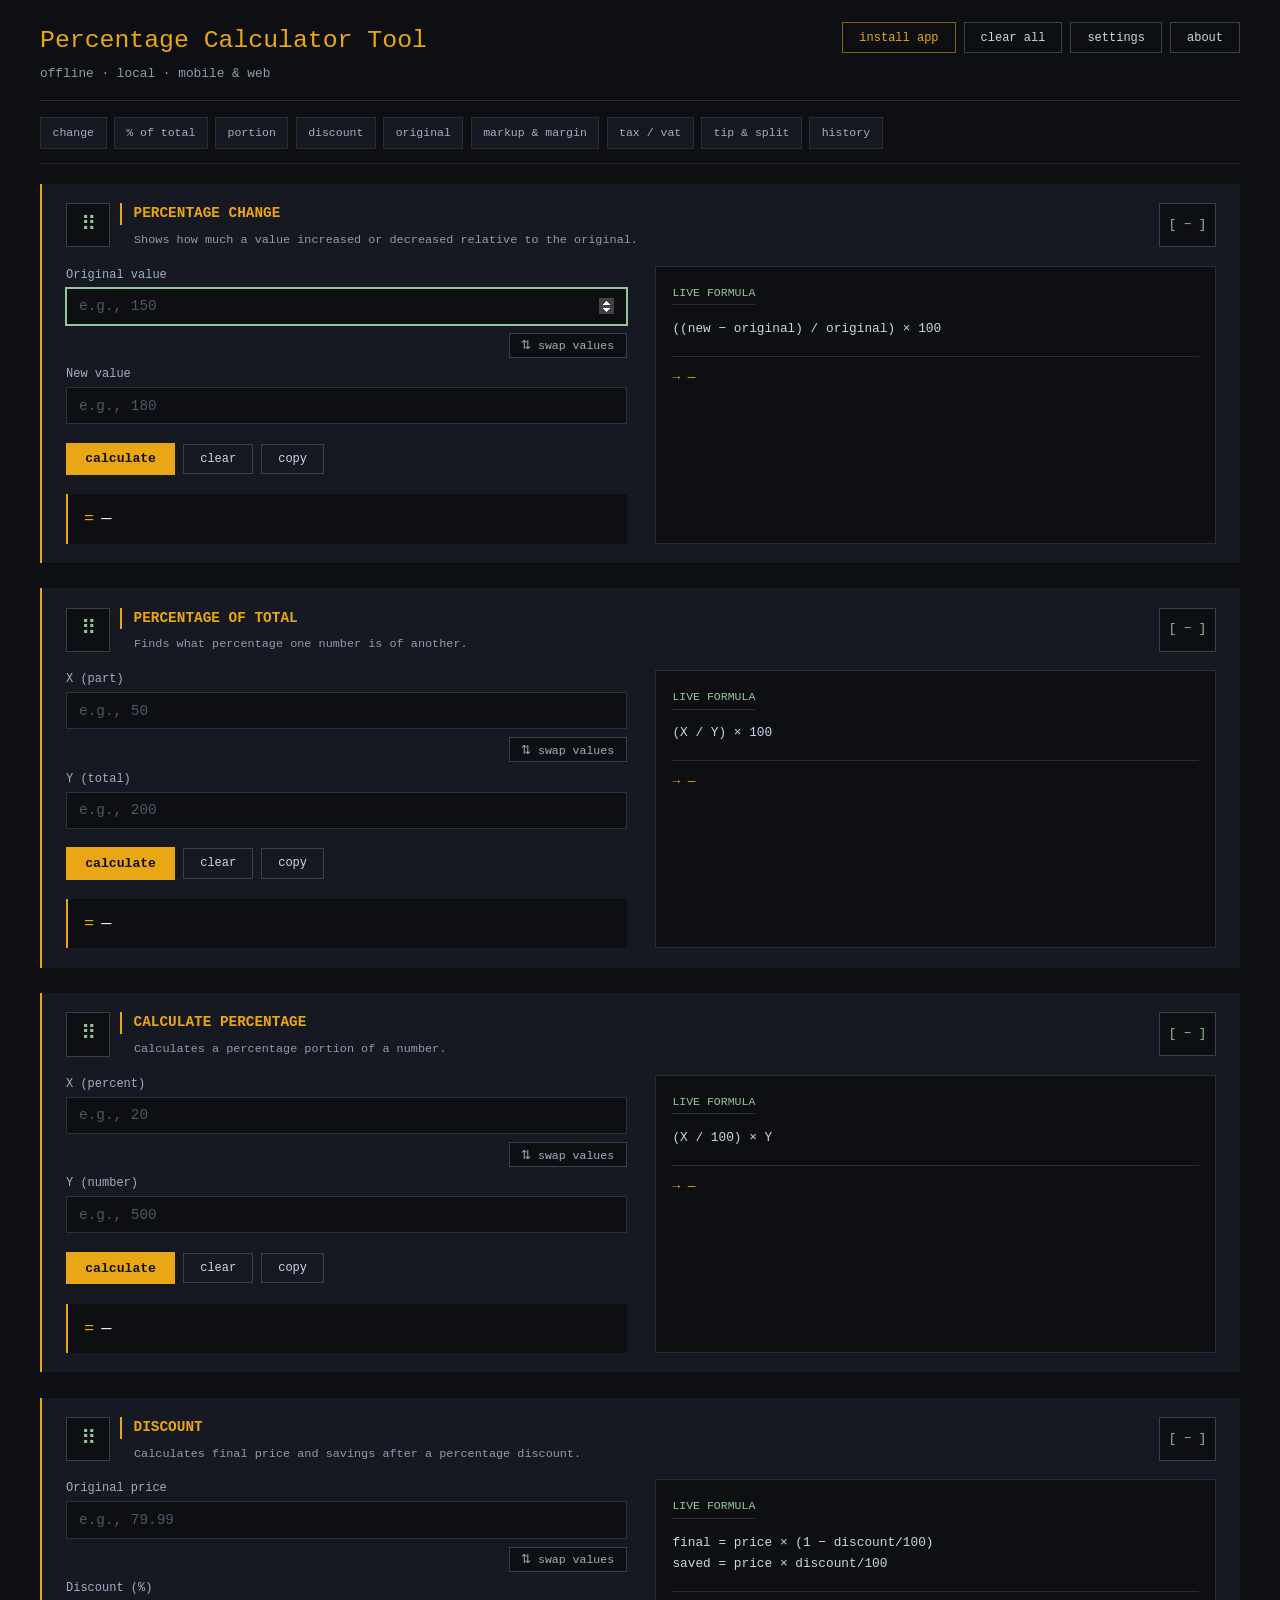
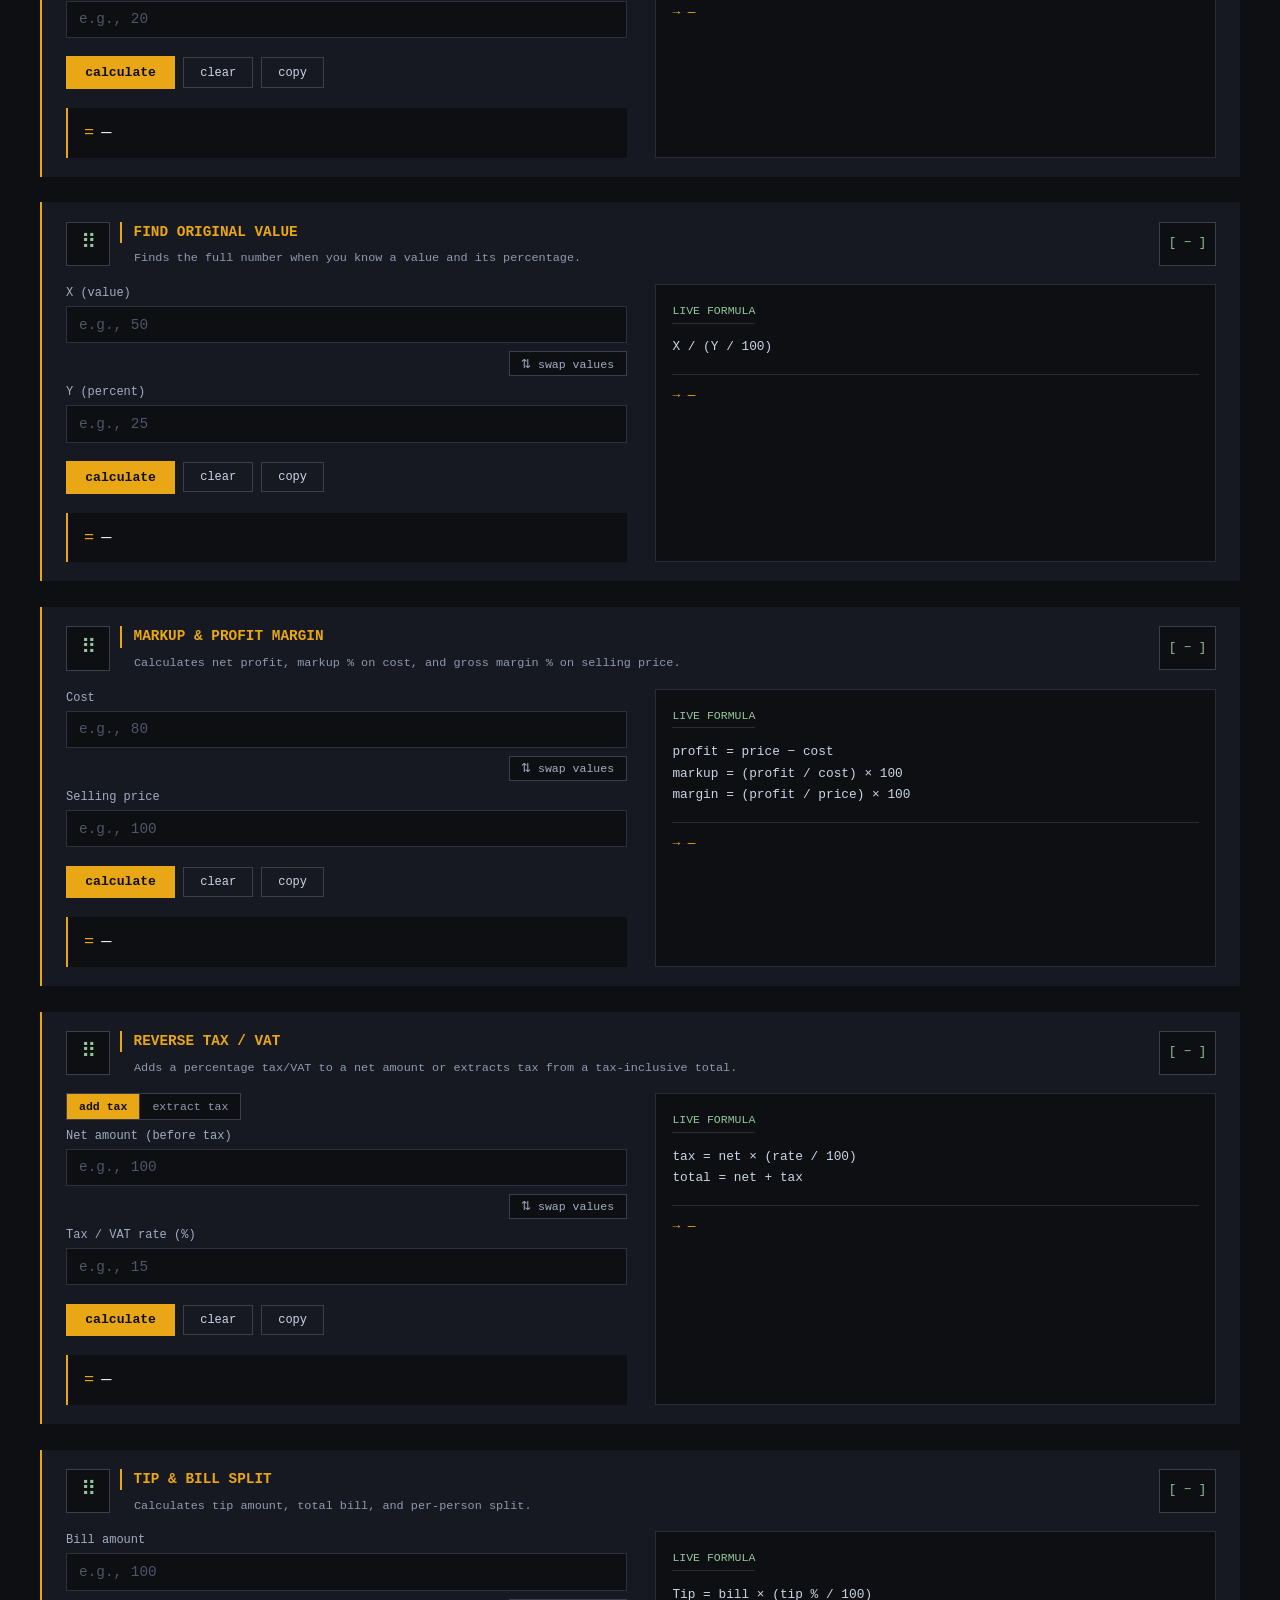
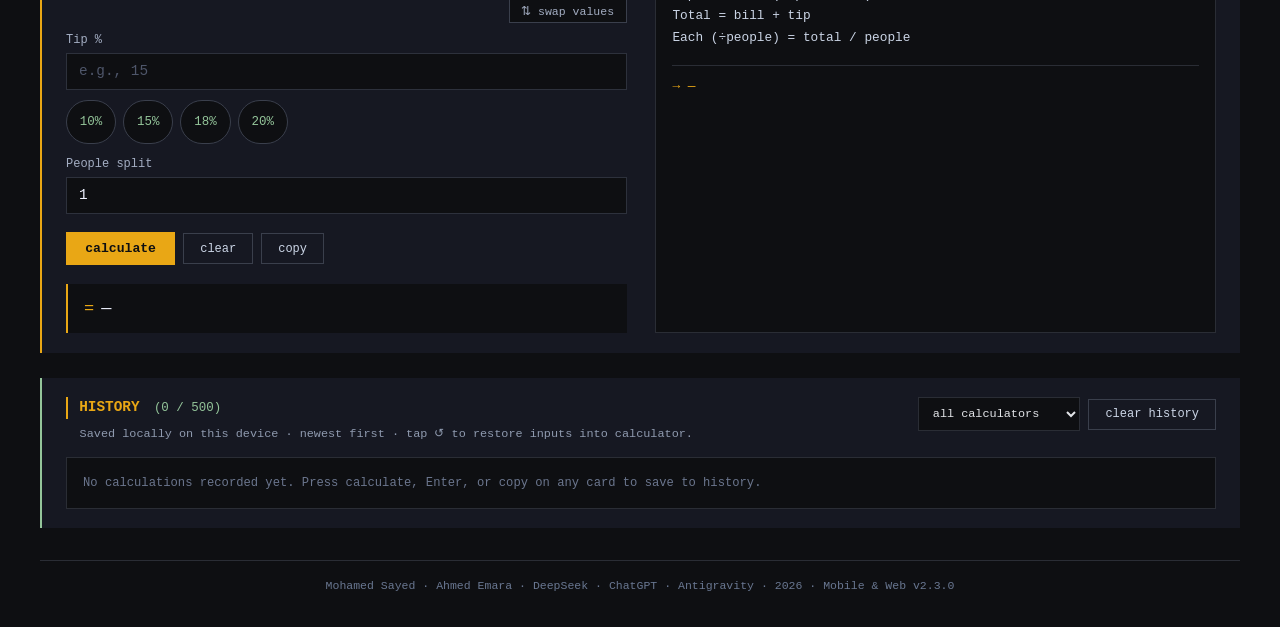
==== commit a8111ca9: "Add Tip & Bill Split and card layout persistence to Mobile PWA v2.3.0" ====
--- a/mobile/index.html
+++ b/mobile/index.html
@@ -2,7 +2,7 @@
 <html lang="en">
 <head>
   <meta charset="UTF-8">
-  <meta http-equiv="Content-Security-Policy" content="default-src 'none'; style-src 'sha256-HppoWhfVX+UyR2KqXbS6U2Q3KafIo1MVyti/h94cX9o='; script-src 'sha256-TBLbyC6w4mcvDRHt1c3u2B0Z8Sz/WAPkTKFYihhgdkM='; worker-src 'self'; child-src 'self'; img-src 'self' data:; manifest-src 'self'; connect-src 'self' https://api.github.com; object-src 'none'; base-uri 'none'; form-action 'none';">
+  <meta http-equiv="Content-Security-Policy" content="default-src 'none'; style-src 'sha256-y7PiUvGHgOtssWy4oWu+3eyhobGOPhpXdDGRRQ5evAg='; script-src 'sha256-D7NghmsCoB9FfmTU2Dhl4+Ug/4HQMo9pLucc3DSLY4I='; worker-src 'self'; child-src 'self'; img-src 'self' data:; manifest-src 'self'; connect-src 'self' https://api.github.com; object-src 'none'; base-uri 'none'; form-action 'none';">
   <meta name="viewport" content="width=device-width, initial-scale=1.0, viewport-fit=cover">
   <meta name="theme-color" content="#0E0F12">
   <meta name="color-scheme" content="dark">
@@ -144,6 +144,100 @@
       gap: 1.8rem;
     }
 
+    .calc-card-header {
+      display: flex;
+      align-items: flex-start;
+      gap: 0.65rem;
+    }
+
+    .card-heading {
+      flex: 1;
+      min-width: 0;
+    }
+
+    .drag-handle,
+    .collapse-btn,
+    .preset-btn {
+      background: #0E0F12;
+      border: 1px solid #3a3f4c;
+      color: #94C59A;
+      font: inherit;
+      font-size: 0.78rem;
+      min-height: 44px;
+      min-width: 44px;
+      padding: 0.35rem 0.55rem;
+      cursor: pointer;
+    }
+
+    .drag-handle {
+      touch-action: none;
+      cursor: grab;
+      user-select: none;
+      -webkit-user-select: none;
+      flex-shrink: 0;
+      font-size: 1.3rem;
+    }
+
+    .collapse-btn {
+      flex-shrink: 0;
+      white-space: nowrap;
+    }
+
+    .drag-handle:hover,
+    .collapse-btn:hover,
+    .preset-btn:hover,
+    .drag-handle:focus-visible,
+    .collapse-btn:focus-visible,
+    .preset-btn:focus-visible {
+      border-color: #E9A715;
+      color: #E9A715;
+      outline: 1px solid #E9A715;
+      outline-offset: 2px;
+    }
+
+    .card-dragging {
+      opacity: 0.55;
+      outline: 1px dashed #94C59A;
+    }
+
+    .card-dragging .drag-handle {
+      cursor: grabbing;
+    }
+
+    .card-drop-before {
+      box-shadow: 0 -4px 0 #E9A715;
+    }
+
+    .card-drop-after {
+      box-shadow: 0 4px 0 #E9A715;
+    }
+
+    .card-collapsed .calc-card-body {
+      display: none;
+    }
+
+    .card-collapsed .section-subtitle {
+      margin-bottom: 0;
+    }
+
+    .preset-row {
+      display: flex;
+      flex-wrap: wrap;
+      gap: 0.45rem;
+      margin-bottom: 0.65rem;
+    }
+
+    .preset-btn {
+      border-radius: 999px;
+      padding: 0.35rem 0.8rem;
+    }
+
+    .preset-btn.active {
+      background: #E9A715;
+      border-color: #E9A715;
+      color: #0E0F12;
+    }
+
     .left-panel {
       display: flex;
       flex-direction: column;
@@ -939,265 +1033,369 @@
   </div>
 
   <nav class="quick-nav" aria-label="Jump to calculator">
-    <a class="quick-link" href="#card-change">change</a>
-    <a class="quick-link" href="#card-percent">% of total</a>
-    <a class="quick-link" href="#card-what">portion</a>
-    <a class="quick-link" href="#card-discount">discount</a>
-    <a class="quick-link" href="#card-base">original</a>
-    <a class="quick-link" href="#card-markup">markup &amp; margin</a>
-    <a class="quick-link" href="#card-tax">tax / vat</a>
+    <a class="quick-link" href="#card-change" data-calc="change">change</a>
+    <a class="quick-link" href="#card-percent" data-calc="percent">% of total</a>
+    <a class="quick-link" href="#card-what" data-calc="what">portion</a>
+    <a class="quick-link" href="#card-discount" data-calc="discount">discount</a>
+    <a class="quick-link" href="#card-base" data-calc="base">original</a>
+    <a class="quick-link" href="#card-markup" data-calc="markup">markup &amp; margin</a>
+    <a class="quick-link" href="#card-tax" data-calc="tax">tax / vat</a>
+    <a class="quick-link" href="#card-tip" data-calc="tip">tip &amp; split</a>
     <a class="quick-link" href="#historySection">history</a>
   </nav>
 
-  <div class="calc-section" id="card-change">
-    <div class="calc-grid">
-      <div class="left-panel">
+  <div id="cardsContainer">
+  <div class="calc-section" id="card-change" data-calc="change">
+    <div class="calc-card-header">
+      <button class="drag-handle" type="button" aria-label="Drag to reorder Percentage Change" title="Drag to reorder">⠿</button>
+      <div class="card-heading">
         <div class="section-title">Percentage Change</div>
         <div class="section-subtitle">Shows how much a value increased or decreased relative to the original.</div>
-
-        <div class="input-row">
-          <label for="changeOrig">Original value</label>
-          <input type="number" id="changeOrig" placeholder="e.g., 150" step="any" enterkeyhint="done" autocomplete="off">
+      </div>
+      <button class="collapse-btn" type="button" aria-label="Collapse Percentage Change" aria-expanded="true" aria-controls="card-change-body">[ − ]</button>
+    </div>
+    <div class="calc-card-body" id="card-change-body">
+      <div class="calc-grid">
+        <div class="left-panel">
+          <div class="input-row">
+            <label for="changeOrig">Original value</label>
+            <input type="number" id="changeOrig" placeholder="e.g., 150" step="any" enterkeyhint="done" autocomplete="off">
+          </div>
+          <div class="swap-row">
+            <button class="swap-btn" id="swapChangeBtn" type="button" title="Swap original and new values">⇅ swap values</button>
+          </div>
+          <div class="input-row">
+            <label for="changeNew">New value</label>
+            <input type="number" id="changeNew" placeholder="e.g., 180" step="any" enterkeyhint="done" autocomplete="off">
+          </div>
+
+          <div class="button-group">
+            <button class="calc-btn" id="calcChangeBtn" type="button">calculate</button>
+            <button class="reset-btn" id="resetChangeBtn" type="button">clear</button>
+            <button class="copy-btn" id="copyChangeBtn" type="button">copy</button>
+          </div>
+
+          <div class="result" id="changeResult">—</div>
         </div>
-        <div class="swap-row">
-          <button class="swap-btn" id="swapChangeBtn" type="button" title="Swap original and new values">⇅ swap values</button>
+
+        <div class="right-panel">
+          <div class="formula-title">live formula</div>
+          <div class="live-formula" id="changeLiveFormula">((new − original) / original) × 100</div>
+          <div class="live-result" id="changeLiveResult">→ —</div>
         </div>
-        <div class="input-row">
-          <label for="changeNew">New value</label>
-          <input type="number" id="changeNew" placeholder="e.g., 180" step="any" enterkeyhint="done" autocomplete="off">
-        </div>
-
-        <div class="button-group">
-          <button class="calc-btn" id="calcChangeBtn" type="button">calculate</button>
-          <button class="reset-btn" id="resetChangeBtn" type="button">clear</button>
-          <button class="copy-btn" id="copyChangeBtn" type="button">copy</button>
-        </div>
-
-        <div class="result" id="changeResult">—</div>
-      </div>
-
-      <div class="right-panel">
-        <div class="formula-title">live formula</div>
-        <div class="live-formula" id="changeLiveFormula">((new − original) / original) × 100</div>
-        <div class="live-result" id="changeLiveResult">→ —</div>
       </div>
     </div>
   </div>
 
-  <div class="calc-section" id="card-percent">
-    <div class="calc-grid">
-      <div class="left-panel">
+  <div class="calc-section" id="card-percent" data-calc="percent">
+    <div class="calc-card-header">
+      <button class="drag-handle" type="button" aria-label="Drag to reorder Percentage of Total" title="Drag to reorder">⠿</button>
+      <div class="card-heading">
         <div class="section-title">Percentage of Total</div>
         <div class="section-subtitle">Finds what percentage one number is of another.</div>
-
-        <div class="input-row">
-          <label for="isWhatX">X (part)</label>
-          <input type="number" id="isWhatX" placeholder="e.g., 50" step="any" enterkeyhint="done" autocomplete="off">
+      </div>
+      <button class="collapse-btn" type="button" aria-label="Collapse Percentage of Total" aria-expanded="true" aria-controls="card-percent-body">[ − ]</button>
+    </div>
+    <div class="calc-card-body" id="card-percent-body">
+      <div class="calc-grid">
+        <div class="left-panel">
+          <div class="input-row">
+            <label for="isWhatX">X (part)</label>
+            <input type="number" id="isWhatX" placeholder="e.g., 50" step="any" enterkeyhint="done" autocomplete="off">
+          </div>
+          <div class="swap-row">
+            <button class="swap-btn" id="swapPercentBtn" type="button" title="Swap X and Y values">⇅ swap values</button>
+          </div>
+          <div class="input-row">
+            <label for="isWhatY">Y (total)</label>
+            <input type="number" id="isWhatY" placeholder="e.g., 200" step="any" enterkeyhint="done" autocomplete="off">
+          </div>
+
+          <div class="button-group">
+            <button class="calc-btn" id="calcPercentBtn" type="button">calculate</button>
+            <button class="reset-btn" id="resetPercentBtn" type="button">clear</button>
+            <button class="copy-btn" id="copyPercentBtn" type="button">copy</button>
+          </div>
+
+          <div class="result" id="percentResult">—</div>
         </div>
-        <div class="swap-row">
-          <button class="swap-btn" id="swapPercentBtn" type="button" title="Swap X and Y values">⇅ swap values</button>
+
+        <div class="right-panel">
+          <div class="formula-title">live formula</div>
+          <div class="live-formula" id="percentLiveFormula">(X / Y) × 100</div>
+          <div class="live-result" id="percentLiveResult">→ —</div>
         </div>
-        <div class="input-row">
-          <label for="isWhatY">Y (total)</label>
-          <input type="number" id="isWhatY" placeholder="e.g., 200" step="any" enterkeyhint="done" autocomplete="off">
-        </div>
-
-        <div class="button-group">
-          <button class="calc-btn" id="calcPercentBtn" type="button">calculate</button>
-          <button class="reset-btn" id="resetPercentBtn" type="button">clear</button>
-          <button class="copy-btn" id="copyPercentBtn" type="button">copy</button>
-        </div>
-
-        <div class="result" id="percentResult">—</div>
-      </div>
-
-      <div class="right-panel">
-        <div class="formula-title">live formula</div>
-        <div class="live-formula" id="percentLiveFormula">(X / Y) × 100</div>
-        <div class="live-result" id="percentLiveResult">→ —</div>
       </div>
     </div>
   </div>
 
-  <div class="calc-section" id="card-what">
-    <div class="calc-grid">
-      <div class="left-panel">
+  <div class="calc-section" id="card-what" data-calc="what">
+    <div class="calc-card-header">
+      <button class="drag-handle" type="button" aria-label="Drag to reorder Calculate Percentage" title="Drag to reorder">⠿</button>
+      <div class="card-heading">
         <div class="section-title">Calculate Percentage</div>
         <div class="section-subtitle">Calculates a percentage portion of a number.</div>
-
-        <div class="input-row">
-          <label for="whatX">X (percent)</label>
-          <input type="number" id="whatX" placeholder="e.g., 20" step="any" enterkeyhint="done" autocomplete="off">
+      </div>
+      <button class="collapse-btn" type="button" aria-label="Collapse Calculate Percentage" aria-expanded="true" aria-controls="card-what-body">[ − ]</button>
+    </div>
+    <div class="calc-card-body" id="card-what-body">
+      <div class="calc-grid">
+        <div class="left-panel">
+          <div class="input-row">
+            <label for="whatX">X (percent)</label>
+            <input type="number" id="whatX" placeholder="e.g., 20" step="any" enterkeyhint="done" autocomplete="off">
+          </div>
+          <div class="swap-row">
+            <button class="swap-btn" id="swapWhatBtn" type="button" title="Swap X and Y values">⇅ swap values</button>
+          </div>
+          <div class="input-row">
+            <label for="whatY">Y (number)</label>
+            <input type="number" id="whatY" placeholder="e.g., 500" step="any" enterkeyhint="done" autocomplete="off">
+          </div>
+
+          <div class="button-group">
+            <button class="calc-btn" id="calcWhatBtn" type="button">calculate</button>
+            <button class="reset-btn" id="resetWhatBtn" type="button">clear</button>
+            <button class="copy-btn" id="copyWhatBtn" type="button">copy</button>
+          </div>
+
+          <div class="result" id="whatResult">—</div>
         </div>
-        <div class="swap-row">
-          <button class="swap-btn" id="swapWhatBtn" type="button" title="Swap X and Y values">⇅ swap values</button>
+
+        <div class="right-panel">
+          <div class="formula-title">live formula</div>
+          <div class="live-formula" id="whatLiveFormula">(X / 100) × Y</div>
+          <div class="live-result" id="whatLiveResult">→ —</div>
         </div>
-        <div class="input-row">
-          <label for="whatY">Y (number)</label>
-          <input type="number" id="whatY" placeholder="e.g., 500" step="any" enterkeyhint="done" autocomplete="off">
-        </div>
-
-        <div class="button-group">
-          <button class="calc-btn" id="calcWhatBtn" type="button">calculate</button>
-          <button class="reset-btn" id="resetWhatBtn" type="button">clear</button>
-          <button class="copy-btn" id="copyWhatBtn" type="button">copy</button>
-        </div>
-
-        <div class="result" id="whatResult">—</div>
-      </div>
-
-      <div class="right-panel">
-        <div class="formula-title">live formula</div>
-        <div class="live-formula" id="whatLiveFormula">(X / 100) × Y</div>
-        <div class="live-result" id="whatLiveResult">→ —</div>
       </div>
     </div>
   </div>
 
-  <div class="calc-section" id="card-discount">
-    <div class="calc-grid">
-      <div class="left-panel">
+  <div class="calc-section" id="card-discount" data-calc="discount">
+    <div class="calc-card-header">
+      <button class="drag-handle" type="button" aria-label="Drag to reorder Discount" title="Drag to reorder">⠿</button>
+      <div class="card-heading">
         <div class="section-title">Discount</div>
         <div class="section-subtitle">Calculates final price and savings after a percentage discount.</div>
-
-        <div class="input-row">
-          <label for="discountPrice">Original price</label>
-          <input type="number" id="discountPrice" placeholder="e.g., 79.99" step="any" enterkeyhint="done" autocomplete="off">
+      </div>
+      <button class="collapse-btn" type="button" aria-label="Collapse Discount" aria-expanded="true" aria-controls="card-discount-body">[ − ]</button>
+    </div>
+    <div class="calc-card-body" id="card-discount-body">
+      <div class="calc-grid">
+        <div class="left-panel">
+          <div class="input-row">
+            <label for="discountPrice">Original price</label>
+            <input type="number" id="discountPrice" placeholder="e.g., 79.99" step="any" enterkeyhint="done" autocomplete="off">
+          </div>
+          <div class="swap-row">
+            <button class="swap-btn" id="swapDiscountBtn" type="button" title="Swap price and discount values">⇅ swap values</button>
+          </div>
+          <div class="input-row">
+            <label for="discountPercent">Discount (%)</label>
+            <input type="number" id="discountPercent" placeholder="e.g., 20" step="any" enterkeyhint="done" autocomplete="off">
+          </div>
+
+          <div class="button-group">
+            <button class="calc-btn" id="calcDiscountBtn" type="button">calculate</button>
+            <button class="reset-btn" id="resetDiscountBtn" type="button">clear</button>
+            <button class="copy-btn" id="copyDiscountBtn" type="button">copy</button>
+          </div>
+
+          <div class="result" id="discountResult">—</div>
         </div>
-        <div class="swap-row">
-          <button class="swap-btn" id="swapDiscountBtn" type="button" title="Swap price and discount values">⇅ swap values</button>
+
+        <div class="right-panel">
+          <div class="formula-title">live formula</div>
+          <div class="live-formula" id="discountLiveFormula">final = price × (1 − discount/100)<br>saved = price × discount/100</div>
+          <div class="live-result" id="discountLiveResult">→ —</div>
         </div>
-        <div class="input-row">
-          <label for="discountPercent">Discount (%)</label>
-          <input type="number" id="discountPercent" placeholder="e.g., 20" step="any" enterkeyhint="done" autocomplete="off">
-        </div>
-
-        <div class="button-group">
-          <button class="calc-btn" id="calcDiscountBtn" type="button">calculate</button>
-          <button class="reset-btn" id="resetDiscountBtn" type="button">clear</button>
-          <button class="copy-btn" id="copyDiscountBtn" type="button">copy</button>
-        </div>
-
-        <div class="result" id="discountResult">—</div>
-      </div>
-
-      <div class="right-panel">
-        <div class="formula-title">live formula</div>
-        <div class="live-formula" id="discountLiveFormula">final = price × (1 − discount/100)<br>saved = price × discount/100</div>
-        <div class="live-result" id="discountLiveResult">→ —</div>
       </div>
     </div>
   </div>
 
-  <div class="calc-section" id="card-base">
-    <div class="calc-grid">
-      <div class="left-panel">
+  <div class="calc-section" id="card-base" data-calc="base">
+    <div class="calc-card-header">
+      <button class="drag-handle" type="button" aria-label="Drag to reorder Find Original Value" title="Drag to reorder">⠿</button>
+      <div class="card-heading">
         <div class="section-title">Find Original Value</div>
         <div class="section-subtitle">Finds the full number when you know a value and its percentage.</div>
-
-        <div class="input-row">
-          <label for="baseX">X (value)</label>
-          <input type="number" id="baseX" placeholder="e.g., 50" step="any" enterkeyhint="done" autocomplete="off">
+      </div>
+      <button class="collapse-btn" type="button" aria-label="Collapse Find Original Value" aria-expanded="true" aria-controls="card-base-body">[ − ]</button>
+    </div>
+    <div class="calc-card-body" id="card-base-body">
+      <div class="calc-grid">
+        <div class="left-panel">
+          <div class="input-row">
+            <label for="baseX">X (value)</label>
+            <input type="number" id="baseX" placeholder="e.g., 50" step="any" enterkeyhint="done" autocomplete="off">
+          </div>
+          <div class="swap-row">
+            <button class="swap-btn" id="swapBaseBtn" type="button" title="Swap X and Y values">⇅ swap values</button>
+          </div>
+          <div class="input-row">
+            <label for="baseY">Y (percent)</label>
+            <input type="number" id="baseY" placeholder="e.g., 25" step="any" enterkeyhint="done" autocomplete="off">
+          </div>
+
+          <div class="button-group">
+            <button class="calc-btn" id="calcBaseBtn" type="button">calculate</button>
+            <button class="reset-btn" id="resetBaseBtn" type="button">clear</button>
+            <button class="copy-btn" id="copyBaseBtn" type="button">copy</button>
+          </div>
+
+          <div class="result" id="baseResult">—</div>
         </div>
-        <div class="swap-row">
-          <button class="swap-btn" id="swapBaseBtn" type="button" title="Swap X and Y values">⇅ swap values</button>
+
+        <div class="right-panel">
+          <div class="formula-title">live formula</div>
+          <div class="live-formula" id="baseLiveFormula">X / (Y / 100)</div>
+          <div class="live-result" id="baseLiveResult">→ —</div>
         </div>
-        <div class="input-row">
-          <label for="baseY">Y (percent)</label>
-          <input type="number" id="baseY" placeholder="e.g., 25" step="any" enterkeyhint="done" autocomplete="off">
-        </div>
-
-        <div class="button-group">
-          <button class="calc-btn" id="calcBaseBtn" type="button">calculate</button>
-          <button class="reset-btn" id="resetBaseBtn" type="button">clear</button>
-          <button class="copy-btn" id="copyBaseBtn" type="button">copy</button>
-        </div>
-
-        <div class="result" id="baseResult">—</div>
-      </div>
-
-      <div class="right-panel">
-        <div class="formula-title">live formula</div>
-        <div class="live-formula" id="baseLiveFormula">X / (Y / 100)</div>
-        <div class="live-result" id="baseLiveResult">→ —</div>
       </div>
     </div>
   </div>
 
-  <div class="calc-section" id="card-markup">
-    <div class="calc-grid">
-      <div class="left-panel">
+  <div class="calc-section" id="card-markup" data-calc="markup">
+    <div class="calc-card-header">
+      <button class="drag-handle" type="button" aria-label="Drag to reorder Markup &amp; Profit Margin" title="Drag to reorder">⠿</button>
+      <div class="card-heading">
         <div class="section-title">Markup &amp; Profit Margin</div>
         <div class="section-subtitle">Calculates net profit, markup % on cost, and gross margin % on selling price.</div>
-
-        <div class="input-row">
-          <label for="markupCost">Cost</label>
-          <input type="number" id="markupCost" placeholder="e.g., 80" step="any" enterkeyhint="done" autocomplete="off">
+      </div>
+      <button class="collapse-btn" type="button" aria-label="Collapse Markup &amp; Profit Margin" aria-expanded="true" aria-controls="card-markup-body">[ − ]</button>
+    </div>
+    <div class="calc-card-body" id="card-markup-body">
+      <div class="calc-grid">
+        <div class="left-panel">
+          <div class="input-row">
+            <label for="markupCost">Cost</label>
+            <input type="number" id="markupCost" placeholder="e.g., 80" step="any" enterkeyhint="done" autocomplete="off">
+          </div>
+          <div class="swap-row">
+            <button class="swap-btn" id="swapMarkupBtn" type="button" title="Swap cost and selling price">⇅ swap values</button>
+          </div>
+          <div class="input-row">
+            <label for="markupPrice">Selling price</label>
+            <input type="number" id="markupPrice" placeholder="e.g., 100" step="any" enterkeyhint="done" autocomplete="off">
+          </div>
+
+          <div class="button-group">
+            <button class="calc-btn" id="calcMarkupBtn" type="button">calculate</button>
+            <button class="reset-btn" id="resetMarkupBtn" type="button">clear</button>
+            <button class="copy-btn" id="copyMarkupBtn" type="button">copy</button>
+          </div>
+
+          <div class="result" id="markupResult">—</div>
         </div>
-        <div class="swap-row">
-          <button class="swap-btn" id="swapMarkupBtn" type="button" title="Swap cost and selling price">⇅ swap values</button>
+
+        <div class="right-panel">
+          <div class="formula-title">live formula</div>
+          <div class="live-formula" id="markupLiveFormula">profit = price − cost<br>markup = (profit / cost) × 100<br>margin = (profit / price) × 100</div>
+          <div class="live-result" id="markupLiveResult">→ —</div>
         </div>
-        <div class="input-row">
-          <label for="markupPrice">Selling price</label>
-          <input type="number" id="markupPrice" placeholder="e.g., 100" step="any" enterkeyhint="done" autocomplete="off">
-        </div>
-
-        <div class="button-group">
-          <button class="calc-btn" id="calcMarkupBtn" type="button">calculate</button>
-          <button class="reset-btn" id="resetMarkupBtn" type="button">clear</button>
-          <button class="copy-btn" id="copyMarkupBtn" type="button">copy</button>
-        </div>
-
-        <div class="result" id="markupResult">—</div>
-      </div>
-
-      <div class="right-panel">
-        <div class="formula-title">live formula</div>
-        <div class="live-formula" id="markupLiveFormula">profit = price − cost<br>markup = (profit / cost) × 100<br>margin = (profit / price) × 100</div>
-        <div class="live-result" id="markupLiveResult">→ —</div>
       </div>
     </div>
   </div>
 
-  <div class="calc-section" id="card-tax">
-    <div class="calc-grid">
-      <div class="left-panel">
-        <div class="section-title-row">
-          <div class="section-title">Reverse Tax / VAT</div>
-          <div class="mode-toggle" role="group" aria-label="Tax calculation mode">
-            <button class="mode-btn active" id="taxModeAddBtn" data-mode="add" type="button">add tax</button>
-            <button class="mode-btn" id="taxModeExtractBtn" data-mode="extract" type="button">extract tax</button>
+  <div class="calc-section" id="card-tax" data-calc="tax">
+    <div class="calc-card-header">
+      <button class="drag-handle" type="button" aria-label="Drag to reorder Reverse Tax / VAT" title="Drag to reorder">⠿</button>
+      <div class="card-heading">
+        <div class="section-title">Reverse Tax / VAT</div>
+        <div class="section-subtitle" id="taxSubtitle">Adds a percentage tax/VAT to a net amount or extracts tax from a tax-inclusive total.</div>
+      </div>
+      <button class="collapse-btn" type="button" aria-label="Collapse Reverse Tax / VAT" aria-expanded="true" aria-controls="card-tax-body">[ − ]</button>
+    </div>
+    <div class="calc-card-body" id="card-tax-body">
+      <div class="calc-grid">
+        <div class="left-panel">
+          <div class="section-title-row">
+            <div class="mode-toggle" role="group" aria-label="Tax calculation mode">
+              <button class="mode-btn active" id="taxModeAddBtn" data-mode="add" type="button">add tax</button>
+              <button class="mode-btn" id="taxModeExtractBtn" data-mode="extract" type="button">extract tax</button>
+            </div>
           </div>
+
+          <div class="input-row">
+            <label for="taxAmount" id="taxAmountLabel">Net amount (before tax)</label>
+            <input type="number" id="taxAmount" placeholder="e.g., 100" step="any" enterkeyhint="done" autocomplete="off">
+          </div>
+          <div class="swap-row">
+            <button class="swap-btn" id="swapTaxBtn" type="button" title="Swap amount and tax rate">⇅ swap values</button>
+          </div>
+          <div class="input-row">
+            <label for="taxRate">Tax / VAT rate (%)</label>
+            <input type="number" id="taxRate" placeholder="e.g., 15" step="any" enterkeyhint="done" autocomplete="off">
+          </div>
+
+          <div class="button-group">
+            <button class="calc-btn" id="calcTaxBtn" type="button">calculate</button>
+            <button class="reset-btn" id="resetTaxBtn" type="button">clear</button>
+            <button class="copy-btn" id="copyTaxBtn" type="button">copy</button>
+          </div>
+
+          <div class="result" id="taxResult">—</div>
         </div>
-        <div class="section-subtitle" id="taxSubtitle">Adds a percentage tax/VAT to a net amount or extracts tax from a tax-inclusive total.</div>
-
-        <div class="input-row">
-          <label for="taxAmount" id="taxAmountLabel">Net amount (before tax)</label>
-          <input type="number" id="taxAmount" placeholder="e.g., 100" step="any" enterkeyhint="done" autocomplete="off">
+
+        <div class="right-panel">
+          <div class="formula-title">live formula</div>
+          <div class="live-formula" id="taxLiveFormula">tax = net × (rate / 100)<br>total = net + tax</div>
+          <div class="live-result" id="taxLiveResult">→ —</div>
         </div>
-        <div class="swap-row">
-          <button class="swap-btn" id="swapTaxBtn" type="button" title="Swap amount and tax rate">⇅ swap values</button>
-        </div>
-        <div class="input-row">
-          <label for="taxRate">Tax / VAT rate (%)</label>
-          <input type="number" id="taxRate" placeholder="e.g., 15" step="any" enterkeyhint="done" autocomplete="off">
-        </div>
-
-        <div class="button-group">
-          <button class="calc-btn" id="calcTaxBtn" type="button">calculate</button>
-          <button class="reset-btn" id="resetTaxBtn" type="button">clear</button>
-          <button class="copy-btn" id="copyTaxBtn" type="button">copy</button>
-        </div>
-
-        <div class="result" id="taxResult">—</div>
-      </div>
-
-      <div class="right-panel">
-        <div class="formula-title">live formula</div>
-        <div class="live-formula" id="taxLiveFormula">tax = net × (rate / 100)<br>total = net + tax</div>
-        <div class="live-result" id="taxLiveResult">→ —</div>
       </div>
     </div>
+  </div>
+
+  <div class="calc-section" id="card-tip" data-calc="tip">
+    <div class="calc-card-header">
+      <button class="drag-handle" type="button" aria-label="Drag to reorder Tip &amp; Bill Split" title="Drag to reorder">⠿</button>
+      <div class="card-heading">
+        <div class="section-title">Tip &amp; Bill Split</div>
+        <div class="section-subtitle">Calculates tip amount, total bill, and per-person split.</div>
+      </div>
+      <button class="collapse-btn" type="button" aria-label="Collapse Tip &amp; Bill Split" aria-expanded="true" aria-controls="card-tip-body">[ − ]</button>
+    </div>
+    <div class="calc-card-body" id="card-tip-body">
+      <div class="calc-grid">
+        <div class="left-panel">
+          <div class="input-row">
+            <label for="tipBill">Bill amount</label>
+            <input type="number" id="tipBill" placeholder="e.g., 100" min="0" step="any" enterkeyhint="done" autocomplete="off">
+          </div>
+          <div class="swap-row">
+            <button class="swap-btn" id="swapTipBtn" type="button" title="Swap bill amount and tip percentage">⇅ swap values</button>
+          </div>
+          <div class="input-row">
+            <label for="tipPercent">Tip %</label>
+            <input type="number" id="tipPercent" placeholder="e.g., 15" min="0" step="any" enterkeyhint="done" autocomplete="off">
+          </div>
+          <div class="preset-row" role="group" aria-label="Tip percentage presets">
+            <button class="preset-btn" data-tip="10" type="button">10%</button>
+            <button class="preset-btn" data-tip="15" type="button">15%</button>
+            <button class="preset-btn" data-tip="18" type="button">18%</button>
+            <button class="preset-btn" data-tip="20" type="button">20%</button>
+          </div>
+          <div class="input-row">
+            <label for="tipPeople">People split</label>
+            <input type="number" id="tipPeople" value="1" min="1" step="1" enterkeyhint="done" autocomplete="off">
+          </div>
+
+          <div class="button-group">
+            <button class="calc-btn" id="calcTipBtn" type="button">calculate</button>
+            <button class="reset-btn" id="resetTipBtn" type="button">clear</button>
+            <button class="copy-btn" id="copyTipBtn" type="button">copy</button>
+          </div>
+          <div class="result" id="tipResult">—</div>
+        </div>
+        <div class="right-panel">
+          <div class="formula-title">live formula</div>
+          <div class="live-formula" id="tipLiveFormula">Tip = bill × (tip % / 100)<br>Total = bill + tip<br>Each (÷people) = total / people</div>
+          <div class="live-result" id="tipLiveResult">→ —</div>
+        </div>
+      </div>
+    </div>
+  </div>
+
   </div>
 
   <div class="calc-section history-section" id="historySection">
@@ -1216,6 +1414,7 @@
           <option value="base">find original</option>
           <option value="markup">markup &amp; margin</option>
           <option value="tax">tax / vat</option>
+          <option value="tip">tip &amp; split</option>
         </select>
         <button class="reset-btn" id="clearHistoryBtn" type="button">clear history</button>
         <div class="confirm-group hidden" id="clearHistoryConfirm">
@@ -1230,7 +1429,7 @@
     </div>
   </div>
 
-  <footer>Mohamed Sayed · Ahmed Emara · DeepSeek · ChatGPT · Antigravity · 2026 · <span id="appVersion">Mobile &amp; Web v2.2.1</span></footer>
+  <footer>Mohamed Sayed · Ahmed Emara · DeepSeek · ChatGPT · Antigravity · 2026 · <span id="appVersion">Mobile &amp; Web v2.3.0</span></footer>
 </div>
 
 <div class="modal-backdrop hidden" id="aboutModal" role="dialog" aria-modal="true" aria-labelledby="aboutModalTitle">
@@ -1244,7 +1443,7 @@
       <div class="about-icon-badge" aria-hidden="true">%</div>
       <div>
         <div class="about-app-name" id="aboutAppName">Percentage Calculator Tool</div>
-        <div class="about-version-pill" id="aboutVersionPill">Mobile &amp; Web v2.2.1 · Offline HTML / PWA</div>
+        <div class="about-version-pill" id="aboutVersionPill">Mobile &amp; Web v2.3.0 · Offline HTML / PWA</div>
       </div>
     </div>
 
@@ -1347,6 +1546,11 @@
       <div class="update-status-text" id="updateStatusText">Not checked yet in this session.</div>
     </div>
 
+    <div class="about-box">
+      <div class="about-box-title">LAYOUT</div>
+      <button class="utility-btn" id="resetLayoutBtn" type="button">reset card order &amp; expand all</button>
+    </div>
+
     <div class="modal-footer">
       <button class="calc-btn" id="closeSettingsBtn" type="button">close [esc]</button>
     </div>
@@ -1361,7 +1565,7 @@
   const HISTORY_LIMIT = 500;
   const MAX_FIELD_LEN = 256;
   const MAX_COPY_LEN = 4096;
-  const APP_VERSION = "2.2.1";
+  const APP_VERSION = "2.3.0";
   const WEB_APP_URL = "https://ciphervaults.github.io/Percentage-Calculator-Tool/";
   const RELEASE_URL =
     "https://github.com/CipherVaults/Percentage-Calculator-Tool/releases/latest";
@@ -1375,21 +1579,24 @@
   const UPDATE_MAX_BYTES = 65536;
   const HISTORY_STORAGE_KEY = "pct_tool_history_v2";
   const SETTINGS_STORAGE_KEY = "pct_tool_settings_v1";
-  const ALLOWED_CALCULATORS = new Set([
+  const DEFAULT_CARD_ORDER = Object.freeze([
     "change",
     "percent",
     "what",
     "discount",
     "base",
     "markup",
-    "tax"
+    "tax",
+    "tip"
   ]);
+  const ALLOWED_CALCULATORS = new Set(DEFAULT_CARD_ORDER);
 
   let taxMode = "add";
   let memoryHistory = [];
   let allHistoryEntries = [];
   let historyFilterValue = "all";
-  let currentSettings = { checkUpdatesOnStartup: true };
+  let currentSettings = defaultSettings();
+  let cardDrag = null;
   let latestReleaseUrl = RELEASE_URL;
   let deferredInstallPrompt = null;
   let swRegistration = null;
@@ -1401,7 +1608,8 @@
     discount: 0,
     base: 0,
     markup: 0,
-    tax: 0
+    tax: 0,
+    tip: 0
   };
 
   const lastValidCalc = {
@@ -1411,7 +1619,8 @@
     discount: null,
     base: null,
     markup: null,
-    tax: null
+    tax: null,
+    tip: null
   };
 
   // --- Pure calculation engine (100% byte-for-byte parity with percent-core) ---
@@ -1577,6 +1786,32 @@
     };
   }
 
+  function calcTipSplit(bill, tipPercent, people) {
+    if (bill < 0) return { ok: "false", error: "Bill amount cannot be negative" };
+    if (tipPercent < 0) return { ok: "false", error: "Tip % cannot be negative" };
+    if (!Number.isFinite(people) || people < 1 || !Number.isInteger(people)) {
+      return { ok: "false", error: "People must be a whole number (1 or more)" };
+    }
+    const tipAmount = bill * (tipPercent / 100);
+    const totalBill = bill + tipAmount;
+    const perPerson = totalBill / people;
+    const tipText = formatDecimal(tipAmount);
+    const totalText = formatDecimal(totalBill);
+    const perPersonText = formatDecimal(perPerson);
+    return {
+      ok: "true",
+      tipAmount,
+      totalBill,
+      perPerson,
+      tipText,
+      totalText,
+      perPersonText,
+      label: `Each: ${perPersonText}<br>Total: ${totalText} · Tip: ${tipText}`,
+      liveResult: `Each: ${perPersonText} · Total: ${totalText}`,
+      copyText: `Each: ${perPersonText}\nTotal: ${totalText} · Tip: ${tipText}`
+    };
+  }
+
   // --- Persistent on-device history (localStorage with in-memory fallback) ---
 
   function hasControlChars(value, allowNewlines = false) {
@@ -1604,6 +1839,8 @@
       !isValidHistoryField(item.calculatorLabel) ||
       !isValidHistoryField(item.inputA) ||
       !isValidHistoryField(item.inputB) ||
+      ((item.calculator === "tip" || item.inputC != null) &&
+        !isValidHistoryField(item.inputC)) ||
       !isValidHistoryField(item.inputsText) ||
       !isValidHistoryField(item.resultText)
     ) {
@@ -1628,6 +1865,7 @@
       calculatorLabel: item.calculatorLabel,
       inputA: item.inputA,
       inputB: item.inputB,
+      inputC: item.inputC ?? null,
       mode,
       inputsText: item.inputsText,
       resultText: item.resultText,
@@ -1643,6 +1881,8 @@
       !isValidHistoryField(candidate.calculatorLabel) ||
       !isValidHistoryField(candidate.inputA) ||
       !isValidHistoryField(candidate.inputB) ||
+      ((candidate.calculator === "tip" || candidate.inputC != null) &&
+        !isValidHistoryField(candidate.inputC)) ||
       !isValidHistoryField(candidate.inputsText) ||
       !isValidHistoryField(candidate.resultText) ||
       !isValidHistoryField(candidate.copyText, true)
@@ -1714,6 +1954,7 @@
       first.calculator === cleanEntry.calculator &&
       first.inputA === cleanEntry.inputA &&
       first.inputB === cleanEntry.inputB &&
+      (first.inputC ?? null) === (cleanEntry.inputC ?? null) &&
       (first.mode ?? null) === (cleanEntry.mode ?? null) &&
       first.resultText === cleanEntry.resultText
     ) {
@@ -1751,38 +1992,253 @@
     return writeHistoryToStorage(entries);
   }
 
+  function defaultSettings(checkUpdatesOnStartup = true) {
+    return {
+      checkUpdatesOnStartup,
+      cardOrder: [...DEFAULT_CARD_ORDER],
+      collapsedCards: []
+    };
+  }
+
+  function sanitizeSettings(settings) {
+    if (
+      !settings ||
+      typeof settings !== "object" ||
+      Array.isArray(settings) ||
+      Object.keys(settings).some(
+        (key) => !["checkUpdatesOnStartup", "cardOrder", "collapsedCards"].includes(key)
+      ) ||
+      !Object.hasOwn(settings, "checkUpdatesOnStartup") ||
+      typeof settings.checkUpdatesOnStartup !== "boolean"
+    ) {
+      return null;
+    }
+    const cardOrder = Object.hasOwn(settings, "cardOrder")
+      ? settings.cardOrder
+      : DEFAULT_CARD_ORDER;
+    const collapsedCards = Object.hasOwn(settings, "collapsedCards")
+      ? settings.collapsedCards
+      : [];
+    if (
+      !Array.isArray(cardOrder) ||
+      cardOrder.length !== DEFAULT_CARD_ORDER.length ||
+      new Set(cardOrder).size !== DEFAULT_CARD_ORDER.length ||
+      !DEFAULT_CARD_ORDER.every((key) => cardOrder.includes(key)) ||
+      !Array.isArray(collapsedCards) ||
+      collapsedCards.length > DEFAULT_CARD_ORDER.length ||
+      new Set(collapsedCards).size !== collapsedCards.length ||
+      ![...collapsedCards].every((key) => ALLOWED_CALCULATORS.has(key))
+    ) {
+      return null;
+    }
+    return {
+      checkUpdatesOnStartup: settings.checkUpdatesOnStartup,
+      cardOrder: [...cardOrder],
+      collapsedCards: [...collapsedCards]
+    };
+  }
+
   function readSettingsFromStorage() {
     try {
       const raw = window.localStorage.getItem(SETTINGS_STORAGE_KEY);
-      if (raw === null || raw === "") return { checkUpdatesOnStartup: true };
-      const parsed = JSON.parse(raw);
-      return {
-        checkUpdatesOnStartup:
-          typeof parsed?.checkUpdatesOnStartup === "boolean"
-            ? parsed.checkUpdatesOnStartup
-            : false
-      };
+      if (raw === null) return defaultSettings();
+      return sanitizeSettings(JSON.parse(raw)) ?? defaultSettings(false);
     } catch {
-      return { checkUpdatesOnStartup: false };
+      return defaultSettings(false);
     }
   }
 
   function writeSettingsToStorage(settings) {
-    const previous = { ...currentSettings };
-    const clean = {
-      checkUpdatesOnStartup: Boolean(settings?.checkUpdatesOnStartup)
-    };
+    const previous = currentSettings;
+    const clean = sanitizeSettings({ ...previous, ...settings });
+    if (!clean) return previous;
     try {
       window.localStorage.setItem(SETTINGS_STORAGE_KEY, JSON.stringify(clean));
       currentSettings = clean;
+      applySettingsUi();
       return clean;
     } catch {
       currentSettings = previous;
-      const toggle = document.getElementById("autoUpdateToggle");
-      if (toggle) toggle.checked = Boolean(previous.checkUpdatesOnStartup);
-      setUpdateStatus("Failed to save update setting on this device.", true);
+      applySettingsUi();
+      setUpdateStatus("Failed to save settings on this device.", true);
       return previous;
     }
+  }
+
+  // --- Card layout: CSS-only visual state, committed only after storage succeeds ---
+
+  function syncQuickNav() {
+    const nav = document.querySelector(".quick-nav");
+    const historyLink = nav.querySelector('a[href="#historySection"]');
+    document.querySelectorAll("#cardsContainer > .calc-section").forEach((card) => {
+      const link = nav.querySelector(`.quick-link[data-calc="${card.dataset.calc}"]`);
+      if (link) nav.insertBefore(link, historyLink);
+    });
+  }
+
+  function setCardCollapsed(card, collapsed) {
+    card.classList.toggle("card-collapsed", collapsed);
+    const button = card.querySelector(".collapse-btn");
+    button.setAttribute("aria-expanded", String(!collapsed));
+    button.textContent = collapsed ? "[ + ]" : "[ − ]";
+    const title = card.querySelector(".section-title").textContent;
+    button.setAttribute("aria-label", `${collapsed ? "Expand" : "Collapse"} ${title}`);
+  }
+
+  function applySettingsUi() {
+    const toggle = document.getElementById("autoUpdateToggle");
+    if (toggle) toggle.checked = currentSettings.checkUpdatesOnStartup;
+    const container = document.getElementById("cardsContainer");
+    currentSettings.cardOrder.forEach((key, index) => {
+      const card = document.getElementById(`card-${key}`);
+      if (container.children[index] !== card) {
+        container.insertBefore(card, container.children[index] ?? null);
+      }
+      setCardCollapsed(card, currentSettings.collapsedCards.includes(key));
+    });
+    syncQuickNav();
+  }
+
+  function expandCard(key) {
+    if (!ALLOWED_CALCULATORS.has(key)) return;
+    const card = document.getElementById(`card-${key}`);
+    if (!card.classList.contains("card-collapsed")) return;
+    writeSettingsToStorage({
+      collapsedCards: currentSettings.collapsedCards.filter((id) => id !== key)
+    });
+    // Navigation must expose its target even when storage is unavailable.
+    setCardCollapsed(card, false);
+  }
+
+  function clearDropIndicators() {
+    document.querySelectorAll("#cardsContainer > .calc-section").forEach((card) => {
+      card.classList.remove("card-drop-before", "card-drop-after");
+    });
+  }
+
+  function updateDropTarget() {
+    clearDropIndicators();
+    const drag = cardDrag;
+    if (!drag?.moved) return;
+    const cards = [...document.querySelectorAll("#cardsContainer > .calc-section")]
+      .filter((card) => card !== drag.card);
+    drag.target = null;
+    for (const card of cards) {
+      const rect = card.getBoundingClientRect();
+      drag.target = card;
+      drag.before = drag.y < rect.top + rect.height / 2;
+      if (drag.y <= rect.bottom) break;
+    }
+    drag.target?.classList.add(drag.before ? "card-drop-before" : "card-drop-after");
+  }
+
+  function scrollWhileDragging() {
+    const drag = cardDrag;
+    if (!drag?.moved) return;
+    const edge = 64;
+    const delta = drag.y < edge ? -14 : drag.y > window.innerHeight - edge ? 14 : 0;
+    if (delta) {
+      window.scrollBy({ top: delta, behavior: "instant" });
+      updateDropTarget();
+    }
+    drag.frame = window.requestAnimationFrame(scrollWhileDragging);
+  }
+
+  function finishCardDrag(commit = false) {
+    const drag = cardDrag;
+    if (!drag) return;
+    cardDrag = null;
+    window.cancelAnimationFrame(drag.frame);
+    drag.card.classList.remove("card-dragging");
+    clearDropIndicators();
+    try {
+      if (drag.handle.hasPointerCapture?.(drag.pointerId)) {
+        drag.handle.releasePointerCapture?.(drag.pointerId);
+      }
+    } catch {
+      // Ignore if pointer capture is unsupported or already released.
+    }
+    if (commit && drag.moved && drag.target) {
+      const container = document.getElementById("cardsContainer");
+      container.insertBefore(drag.card, drag.before ? drag.target : drag.target.nextSibling);
+      syncQuickNav();
+      writeSettingsToStorage({
+        cardOrder: [...container.children].map((card) => card.dataset.calc)
+      });
+      drag.handle.focus({ preventScroll: true });
+    }
+  }
+
+  function bindCardLayout() {
+    document.querySelectorAll("#cardsContainer > .calc-section").forEach((card) => {
+      const key = card.dataset.calc;
+      card.querySelector(".collapse-btn").addEventListener("click", () => {
+        const collapsedCards = currentSettings.collapsedCards.filter((id) => id !== key);
+        if (!card.classList.contains("card-collapsed")) collapsedCards.push(key);
+        writeSettingsToStorage({ collapsedCards });
+      });
+      const handle = card.querySelector(".drag-handle");
+      handle.addEventListener("pointerdown", (event) => {
+        if (cardDrag || event.button !== 0 || event.isPrimary === false) return;
+        event.preventDefault();
+        try {
+          handle.setPointerCapture?.(event.pointerId);
+        } catch {
+          // Synthetic events or browsers without active capture still drag cleanly.
+        }
+        handle.focus({ preventScroll: true });
+        cardDrag = {
+          card, handle, pointerId: event.pointerId,
+          startX: event.clientX, startY: event.clientY, y: event.clientY,
+          moved: false, target: null, before: true, frame: 0
+        };
+      });
+    });
+    document.addEventListener("pointermove", (event) => {
+      const drag = cardDrag;
+      if (!drag || event.pointerId !== drag.pointerId) return;
+      event.preventDefault();
+      drag.y = event.clientY;
+      if (!drag.moved) {
+        if (Math.hypot(event.clientX - drag.startX, drag.y - drag.startY) < 6) return;
+        drag.moved = true;
+        drag.card.classList.add("card-dragging");
+        drag.frame = window.requestAnimationFrame(scrollWhileDragging);
+      }
+      updateDropTarget();
+    });
+    document.addEventListener("pointerup", (event) => {
+      if (cardDrag?.pointerId !== event.pointerId) return;
+      cardDrag.y = event.clientY;
+      updateDropTarget();
+      finishCardDrag(true);
+    });
+    document.addEventListener("pointercancel", (event) => {
+      if (cardDrag?.pointerId === event.pointerId) finishCardDrag();
+    });
+    document.addEventListener("lostpointercapture", (event) => {
+      if (cardDrag?.pointerId === event.pointerId) finishCardDrag();
+    });
+    document.addEventListener("keydown", (event) => {
+      if (event.key === "Escape" && cardDrag) {
+        event.preventDefault();
+        finishCardDrag();
+      }
+    });
+    document.querySelectorAll(".quick-link[data-calc]").forEach((link) => {
+      link.addEventListener("click", (event) => {
+        event.preventDefault();
+        const key = link.dataset.calc;
+        expandCard(key);
+        const card = document.getElementById(`card-${key}`);
+        card.scrollIntoView({ behavior: "smooth", block: "start" });
+        card.querySelector("input")?.focus({ preventScroll: true });
+      });
+    });
+    document.getElementById("resetLayoutBtn").addEventListener("click", () => {
+      finishCardDrag();
+      writeSettingsToStorage({ cardOrder: [...DEFAULT_CARD_ORDER], collapsedCards: [] });
+    });
   }
 
   // --- DOM helpers & clipboard ---
@@ -1801,7 +2257,10 @@
     "markupCost",
     "markupPrice",
     "taxAmount",
-    "taxRate"
+    "taxRate",
+    "tipBill",
+    "tipPercent",
+    "tipPeople"
   ];
 
   const FINITE_DECIMAL_RE = /^[+-]?(?:\d+\.?\d*|\.\d+)(?:e[+-]?\d+)?$/i;
@@ -2520,6 +2979,76 @@
     };
   }
 
+  function updateTipLive() {
+    ++seq.tip;
+    const bill = getNumber("tipBill");
+    const tipPercent = getNumber("tipPercent");
+    const people = getNumber("tipPeople");
+    const formulaDiv = document.getElementById("tipLiveFormula");
+    const resultSpan = document.getElementById("tipLiveResult");
+    const defaultLines = [
+      "Tip = bill × (tip % / 100)",
+      "Total = bill + tip",
+      "Each (÷people) = total / people"
+    ];
+    document.querySelectorAll(".preset-btn[data-tip]").forEach((button) => {
+      const active = tipPercent !== null && tipPercent === Number(button.dataset.tip);
+      button.classList.toggle("active", active);
+      button.setAttribute("aria-pressed", String(active));
+    });
+
+    if (bill === null || tipPercent === null || people === null) {
+      lastValidCalc.tip = null;
+      setLines(formulaDiv, defaultLines);
+      resultSpan.textContent = "→ —";
+      setResult("tipResult", "—");
+      return;
+    }
+
+    if (!Number.isFinite(bill) || !Number.isFinite(tipPercent) || !Number.isFinite(people)) {
+      setCardOutOfRange("tip", formulaDiv, resultSpan, "tipResult", defaultLines);
+      return;
+    }
+
+    const result = calcTipSplit(bill, tipPercent, people);
+    if (result.ok === "false") {
+      lastValidCalc.tip = null;
+      setFormulaError(formulaDiv, defaultLines[0], `(${result.error.toLowerCase()})`);
+      resultSpan.textContent = "→ invalid";
+      setResult("tipResult", result.error, true);
+      return;
+    }
+    if (
+      !allFiniteValues(
+        result,
+        ["tipAmount", "totalBill", "perPerson"],
+        ["tipText", "totalText", "perPersonText", "label", "liveResult", "copyText"]
+      )
+    ) {
+      setCardOutOfRange("tip", formulaDiv, resultSpan, "tipResult", defaultLines);
+      return;
+    }
+
+    setLines(formulaDiv, [
+      `Tip = ${fmtFormulaNum(bill)} × (${fmtFormulaNum(tipPercent)} / 100) = ${result.tipText}`,
+      `Total = ${fmtFormulaNum(bill)} + ${result.tipText} = ${result.totalText}`,
+      `Each (÷${fmtFormulaNum(people)}) = ${result.totalText} / ${fmtFormulaNum(people)} = ${result.perPersonText}`
+    ]);
+    resultSpan.textContent = `→ ${result.liveResult}`;
+    setResult("tipResult", result.label);
+    lastValidCalc.tip = {
+      calculator: "tip",
+      calculatorLabel: "Tip & Bill Split",
+      inputA: getRawInput("tipBill"),
+      inputB: getRawInput("tipPercent"),
+      inputC: getRawInput("tipPeople"),
+      mode: null,
+      inputsText: `Bill ${bill} + ${tipPercent}% tip ÷ ${people} people`,
+      resultText: `Each: ${result.perPersonText} · Total: ${result.totalText} · Tip: ${result.tipText}`,
+      copyText: result.copyText
+    };
+  }
+
   // --- History UI ---
 
   function formatHistoryTime(timestampMs) {
@@ -2563,7 +3092,8 @@
       },
       base: { card: "card-base", a: "baseX", b: "baseY", fn: updateBaseLive },
       markup: { card: "card-markup", a: "markupCost", b: "markupPrice", fn: updateMarkupLive },
-      tax: { card: "card-tax", a: "taxAmount", b: "taxRate", fn: updateTaxLive }
+      tax: { card: "card-tax", a: "taxAmount", b: "taxRate", fn: updateTaxLive },
+      tip: { card: "card-tip", a: "tipBill", b: "tipPercent", c: "tipPeople", fn: updateTipLive }
     };
 
     if (!entry || !Object.hasOwn(map, entry.calculator)) return;
@@ -2579,7 +3109,9 @@
 
     elA.value = entry.inputA;
     elB.value = entry.inputB;
+    if (target.c) document.getElementById(target.c).value = entry.inputC ?? "1";
     target.fn();
+    expandCard(entry.calculator);
     flashRestoredCard(target.card);
     elA.focus({ preventScroll: true });
   }
@@ -2713,6 +3245,12 @@
     resetFields(["baseX", "baseY"], "baseResult", updateBaseLive);
     resetFields(["markupCost", "markupPrice"], "markupResult", updateMarkupLive);
     resetFields(["taxAmount", "taxRate"], "taxResult", updateTaxLive);
+    resetTipFields();
+  }
+
+  function resetTipFields() {
+    document.getElementById("tipPeople").value = "1";
+    resetFields(["tipBill", "tipPercent"], "tipResult", updateTipLive);
   }
 
   // --- Modals & PWA install helper ---
@@ -2984,11 +3522,9 @@
   }
 
   function syncSettingsUi() {
+    finishCardDrag();
     currentSettings = readSettingsFromStorage();
-    const toggle = document.getElementById("autoUpdateToggle");
-    if (toggle) {
-      toggle.checked = Boolean(currentSettings.checkUpdatesOnStartup);
-    }
+    applySettingsUi();
   }
 
   function bindControls() {
@@ -3126,7 +3662,7 @@
       }
     });
 
-    // Swap buttons across all 7 cards
+    // Swap buttons across all 8 cards
     document
       .getElementById("swapChangeBtn")
       .addEventListener("click", () =>
@@ -3162,6 +3698,15 @@
       .addEventListener("click", () =>
         swapFields("taxAmount", "taxRate", updateTaxLive)
       );
+    document.getElementById("swapTipBtn").addEventListener("click", () =>
+      swapFields("tipBill", "tipPercent", updateTipLive)
+    );
+    document.querySelectorAll(".preset-btn[data-tip]").forEach((button) => {
+      button.addEventListener("click", () => {
+        document.getElementById("tipPercent").value = button.dataset.tip;
+        updateTipLive();
+      });
+    });
 
     // Tax mode toggle
     document
@@ -3287,6 +3832,15 @@
         await copyCardResult("tax", event.currentTarget);
       });
 
+    document.getElementById("calcTipBtn").addEventListener("click", () => {
+      updateTipLive();
+      recordHistoryFor("tip");
+    });
+    document.getElementById("resetTipBtn").addEventListener("click", resetTipFields);
+    document.getElementById("copyTipBtn").addEventListener("click", async (event) => {
+      await copyCardResult("tip", event.currentTarget);
+    });
+
     // History filter & clear confirmation flow
     document
       .getElementById("historyFilter")
@@ -3355,6 +3909,9 @@
       .getElementById("taxAmount")
       .addEventListener("input", updateTaxLive);
     document.getElementById("taxRate").addEventListener("input", updateTaxLive);
+    ["tipBill", "tipPercent", "tipPeople"].forEach((id) => {
+      document.getElementById(id).addEventListener("input", updateTipLive);
+    });
 
     attachPasteSanitizers();
   }
@@ -3387,6 +3944,10 @@
     attachEnterKey(["taxAmount", "taxRate"], () => {
       updateTaxLive();
       recordHistoryFor("tax");
+    });
+    attachEnterKey(["tipBill", "tipPercent", "tipPeople"], () => {
+      updateTipLive();
+      recordHistoryFor("tip");
     });
   }
 
@@ -3425,6 +3986,7 @@
 
   function initialize() {
     bindControls();
+    bindCardLayout();
     bindLiveUpdates();
     bindEnterKeys();
 
@@ -3435,6 +3997,7 @@
     updateBaseLive();
     updateMarkupLive();
     updateTaxLive();
+    updateTipLive();
     loadHistory();
     syncSettingsUi();
     updateInstallUi();
